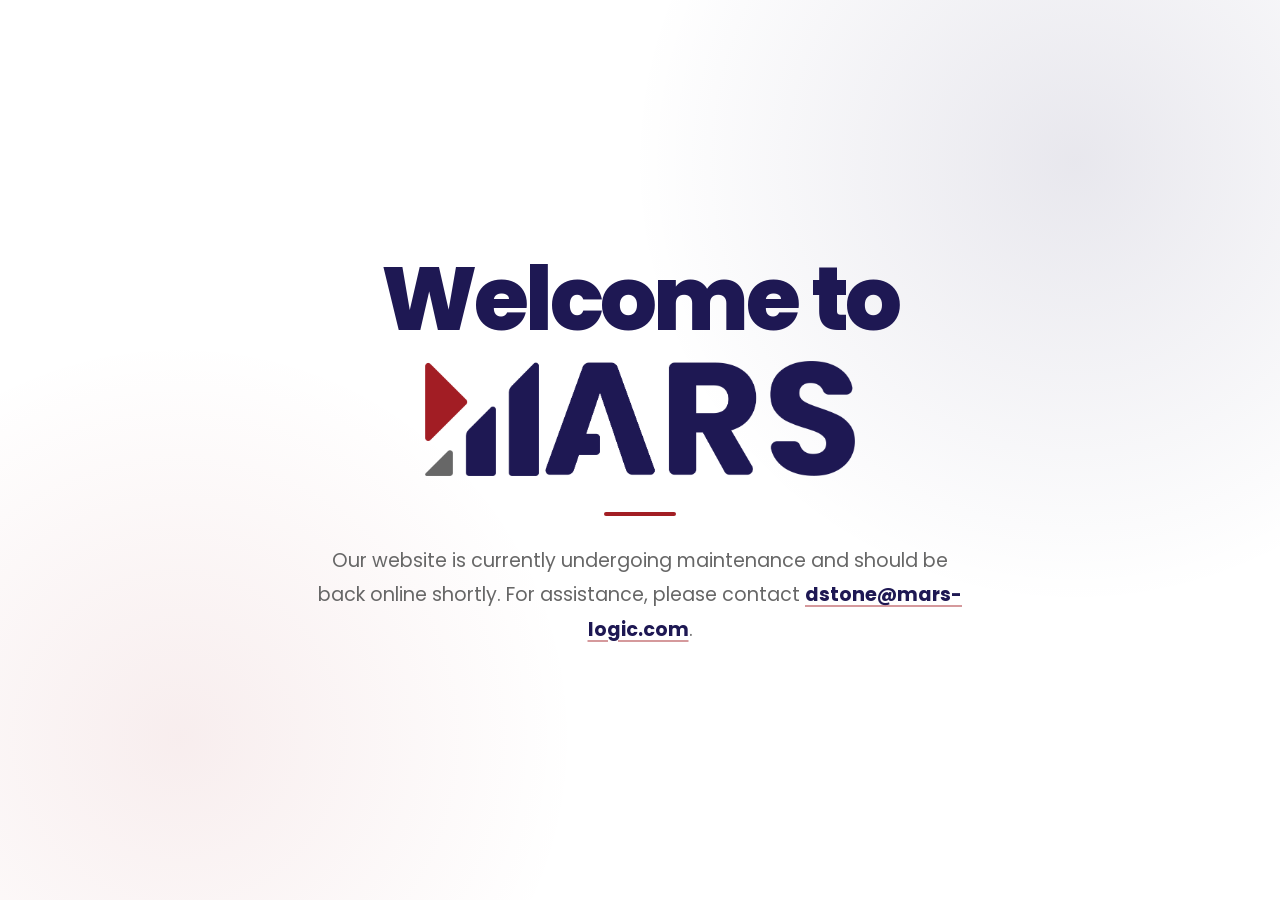
==== index.html @ 17c6100b "Publish temporary maintenance page" ====
<!doctype html>
<html lang="en">
<head>
  <meta charset="utf-8">
  <meta name="viewport" content="width=device-width, initial-scale=1">

  <title>MARS — Website Maintenance</title>
  <meta
    name="description"
    content="The MARS website is currently undergoing maintenance."
  >
  <meta name="theme-color" content="#1e1853">

  <link rel="canonical" href="https://mars-logic.com/">
  <link rel="icon" href="assets/logo-icon.png" type="image/png">

  <link rel="preconnect" href="https://fonts.googleapis.com">
  <link rel="preconnect" href="https://fonts.gstatic.com" crossorigin>
  <link
    href="https://fonts.googleapis.com/css2?family=Poppins:wght@400;600;700;800&display=swap"
    rel="stylesheet"
  >

  <style>
    :root {
      --white: #ffffff;
      --martian-red: #a21e24;
      --stellar-grey: #676767;
      --deep-space: #1e1853;
    }

    * {
      box-sizing: border-box;
    }

    html,
    body {
      min-height: 100%;
    }

    body {
      margin: 0;
      min-height: 100svh;
      display: grid;
      place-items: center;
      padding: 40px 24px;
      background:
        radial-gradient(
          circle at 84% 18%,
          rgba(30, 24, 83, 0.10),
          transparent 34%
        ),
        radial-gradient(
          circle at 14% 82%,
          rgba(162, 30, 36, 0.08),
          transparent 30%
        ),
        var(--white);
      font-family:
        "Poppins",
        system-ui,
        -apple-system,
        "Segoe UI",
        sans-serif;
      text-align: center;
    }

    main {
      width: min(760px, 100%);
    }

    h1 {
      margin: 0;
      display: flex;
      flex-direction: column;
      align-items: center;
      gap: 14px;
      color: var(--deep-space);
      font-size: clamp(2.6rem, 7vw, 5.75rem);
      font-weight: 800;
      line-height: 1.05;
      letter-spacing: -0.04em;
    }

    .logo {
      display: block;
      width: min(430px, 82vw);
      height: auto;
    }

    .rule {
      width: 72px;
      height: 4px;
      margin: 36px auto 28px;
      border: 0;
      border-radius: 999px;
      background: var(--martian-red);
    }

    .message {
      max-width: 660px;
      margin: 0 auto;
      color: var(--stellar-grey);
      font-size: clamp(1rem, 1.7vw, 1.2rem);
      line-height: 1.8;
    }

    .message a {
      color: var(--deep-space);
      font-weight: 700;
      text-decoration-color: rgba(162, 30, 36, 0.45);
      text-decoration-thickness: 2px;
      text-underline-offset: 4px;
    }

    .message a:hover,
    .message a:focus-visible {
      color: var(--martian-red);
    }

    .message a:focus-visible {
      outline: 2px solid var(--deep-space);
      outline-offset: 4px;
    }
  </style>
</head>

<body>
  <main>
    <h1>
      <span>Welcome to</span>
      <img
        class="logo"
        src="assets/logo.png"
        alt="MARS"
      >
    </h1>

    <hr class="rule">

    <p class="message">
      Our website is currently undergoing maintenance and should be back
      online shortly. For assistance, please contact
      <a href="mailto:dstone@mars-logic.com">dstone@mars-logic.com</a>.
    </p>
  </main>
</body>
</html>
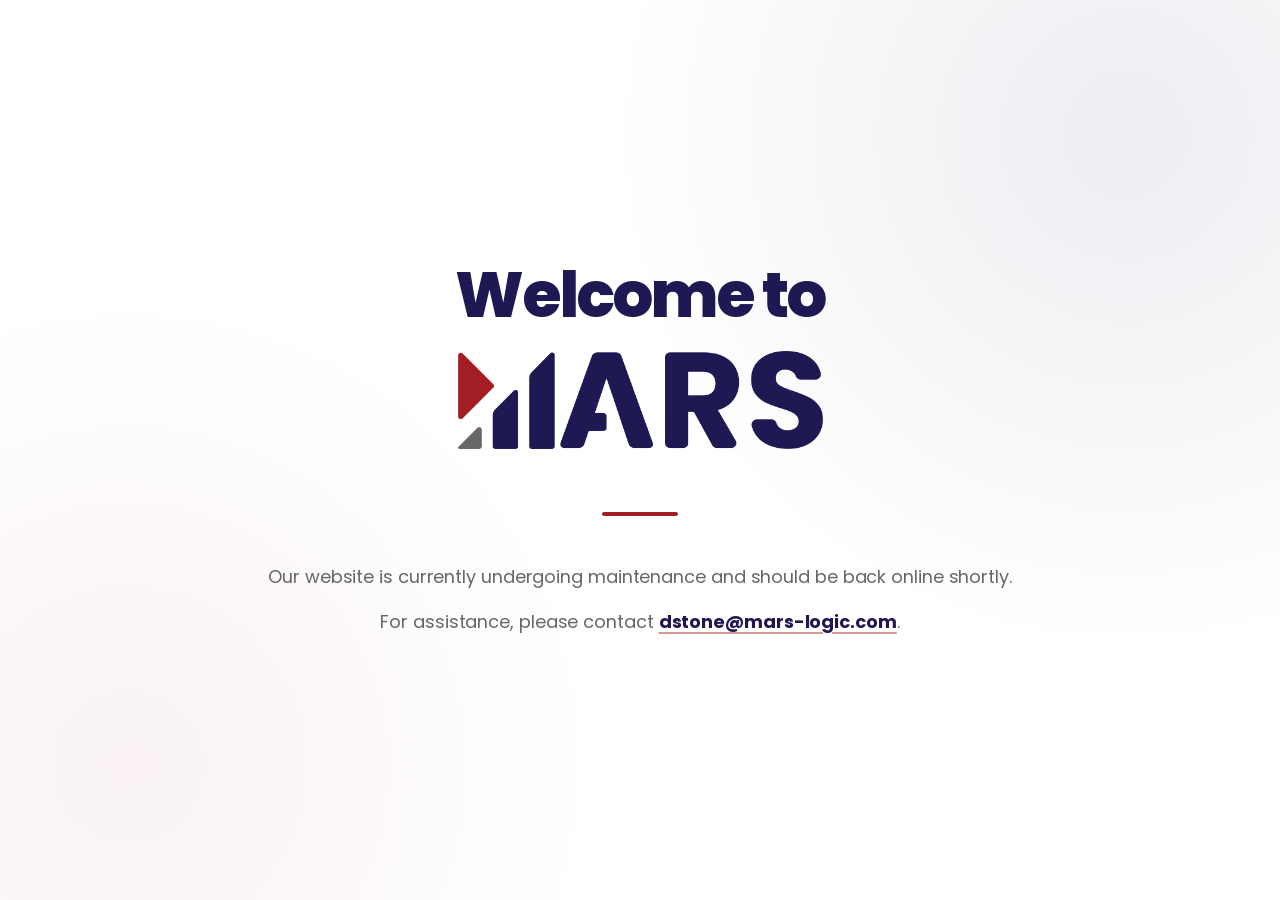
==== commit 212e86d5: "Improve maintenance page layout" ====
--- a/index.html
+++ b/index.html
@@ -5,10 +5,12 @@
   <meta name="viewport" content="width=device-width, initial-scale=1">
 
   <title>MARS — Website Maintenance</title>
+
   <meta
     name="description"
     content="The MARS website is currently undergoing maintenance."
   >
+
   <meta name="theme-color" content="#1e1853">
 
   <link rel="canonical" href="https://mars-logic.com/">
@@ -16,8 +18,9 @@
 
   <link rel="preconnect" href="https://fonts.googleapis.com">
   <link rel="preconnect" href="https://fonts.gstatic.com" crossorigin>
+
   <link
-    href="https://fonts.googleapis.com/css2?family=Poppins:wght@400;600;700;800&display=swap"
+    href="https://fonts.googleapis.com/css2?family=Poppins:wght@400;500;600;700;800&display=swap"
     rel="stylesheet"
   >
 
@@ -33,116 +36,187 @@
       box-sizing: border-box;
     }
 
-    html,
+    html {
+      min-height: 100%;
+    }
+
     body {
-      min-height: 100%;
-    }
-
-    body {
+      min-height: 100svh;
       margin: 0;
-      min-height: 100svh;
-      display: grid;
-      place-items: center;
-      padding: 40px 24px;
+      padding: clamp(48px, 8vh, 90px) 28px;
+
+      display: flex;
+      align-items: center;
+      justify-content: center;
+
       background:
         radial-gradient(
-          circle at 84% 18%,
-          rgba(30, 24, 83, 0.10),
+          circle at 88% 15%,
+          rgba(30, 24, 83, 0.08),
+          transparent 38%
+        ),
+        radial-gradient(
+          circle at 10% 85%,
+          rgba(162, 30, 36, 0.06),
           transparent 34%
         ),
-        radial-gradient(
-          circle at 14% 82%,
-          rgba(162, 30, 36, 0.08),
-          transparent 30%
-        ),
         var(--white);
+
+      color: var(--deep-space);
       font-family:
         "Poppins",
         system-ui,
         -apple-system,
         "Segoe UI",
         sans-serif;
+
       text-align: center;
     }
 
     main {
-      width: min(760px, 100%);
-    }
-
-    h1 {
-      margin: 0;
+      width: min(980px, 100%);
+      margin: 0 auto;
+    }
+
+    .welcome {
       display: flex;
       flex-direction: column;
       align-items: center;
-      gap: 14px;
+    }
+
+    .welcome-text {
+      margin: 0 0 24px;
+
       color: var(--deep-space);
-      font-size: clamp(2.6rem, 7vw, 5.75rem);
+      font-size: clamp(2.5rem, 5vw, 4.6rem);
       font-weight: 800;
-      line-height: 1.05;
-      letter-spacing: -0.04em;
+      line-height: 1;
+      letter-spacing: -0.045em;
     }
 
     .logo {
       display: block;
-      width: min(430px, 82vw);
+      width: clamp(250px, 30vw, 365px);
+      max-width: 78vw;
       height: auto;
     }
 
     .rule {
-      width: 72px;
+      width: 76px;
       height: 4px;
-      margin: 36px auto 28px;
+
+      margin:
+        clamp(52px, 7vh, 76px)
+        auto
+        clamp(40px, 5vh, 54px);
+
       border: 0;
       border-radius: 999px;
       background: var(--martian-red);
     }
 
     .message {
-      max-width: 660px;
+      width: min(860px, 100%);
       margin: 0 auto;
+
       color: var(--stellar-grey);
-      font-size: clamp(1rem, 1.7vw, 1.2rem);
-      line-height: 1.8;
+      font-size: clamp(1.05rem, 1.4vw, 1.2rem);
+      font-weight: 400;
+      line-height: 1.75;
+      letter-spacing: -0.005em;
+    }
+
+    .message p {
+      margin: 0;
+    }
+
+    .message p + p {
+      margin-top: 14px;
     }
 
     .message a {
+      display: inline-block;
+
       color: var(--deep-space);
       font-weight: 700;
+      white-space: nowrap;
+
       text-decoration-color: rgba(162, 30, 36, 0.45);
       text-decoration-thickness: 2px;
       text-underline-offset: 4px;
-    }
-
-    .message a:hover,
+
+      transition:
+        color 150ms ease,
+        text-decoration-color 150ms ease;
+    }
+
+    .message a:hover {
+      color: var(--martian-red);
+      text-decoration-color: var(--martian-red);
+    }
+
     .message a:focus-visible {
       color: var(--martian-red);
-    }
-
-    .message a:focus-visible {
       outline: 2px solid var(--deep-space);
-      outline-offset: 4px;
+      outline-offset: 5px;
+      border-radius: 2px;
+    }
+
+    @media (max-width: 600px) {
+      body {
+        padding: 64px 22px;
+      }
+
+      .welcome-text {
+        margin-bottom: 20px;
+      }
+
+      .logo {
+        width: min(290px, 78vw);
+      }
+
+      .rule {
+        margin-top: 46px;
+        margin-bottom: 36px;
+      }
+
+      .message {
+        font-size: 1rem;
+        line-height: 1.7;
+      }
+
+      .message p + p {
+        margin-top: 18px;
+      }
     }
   </style>
 </head>
 
 <body>
   <main>
-    <h1>
-      <span>Welcome to</span>
+    <div class="welcome">
+      <p class="welcome-text">Welcome to</p>
+
       <img
         class="logo"
         src="assets/logo.png"
         alt="MARS"
       >
-    </h1>
+    </div>
 
     <hr class="rule">
 
-    <p class="message">
-      Our website is currently undergoing maintenance and should be back
-      online shortly. For assistance, please contact
-      <a href="mailto:dstone@mars-logic.com">dstone@mars-logic.com</a>.
-    </p>
+    <div class="message">
+      <p>
+        Our website is currently undergoing maintenance and should be
+        back online shortly.
+      </p>
+
+      <p>
+        For assistance, please contact
+        <a href="mailto:dstone@mars-logic.com">dstone@mars-logic.com</a>.
+      </p>
+    </div>
   </main>
 </body>
 </html>
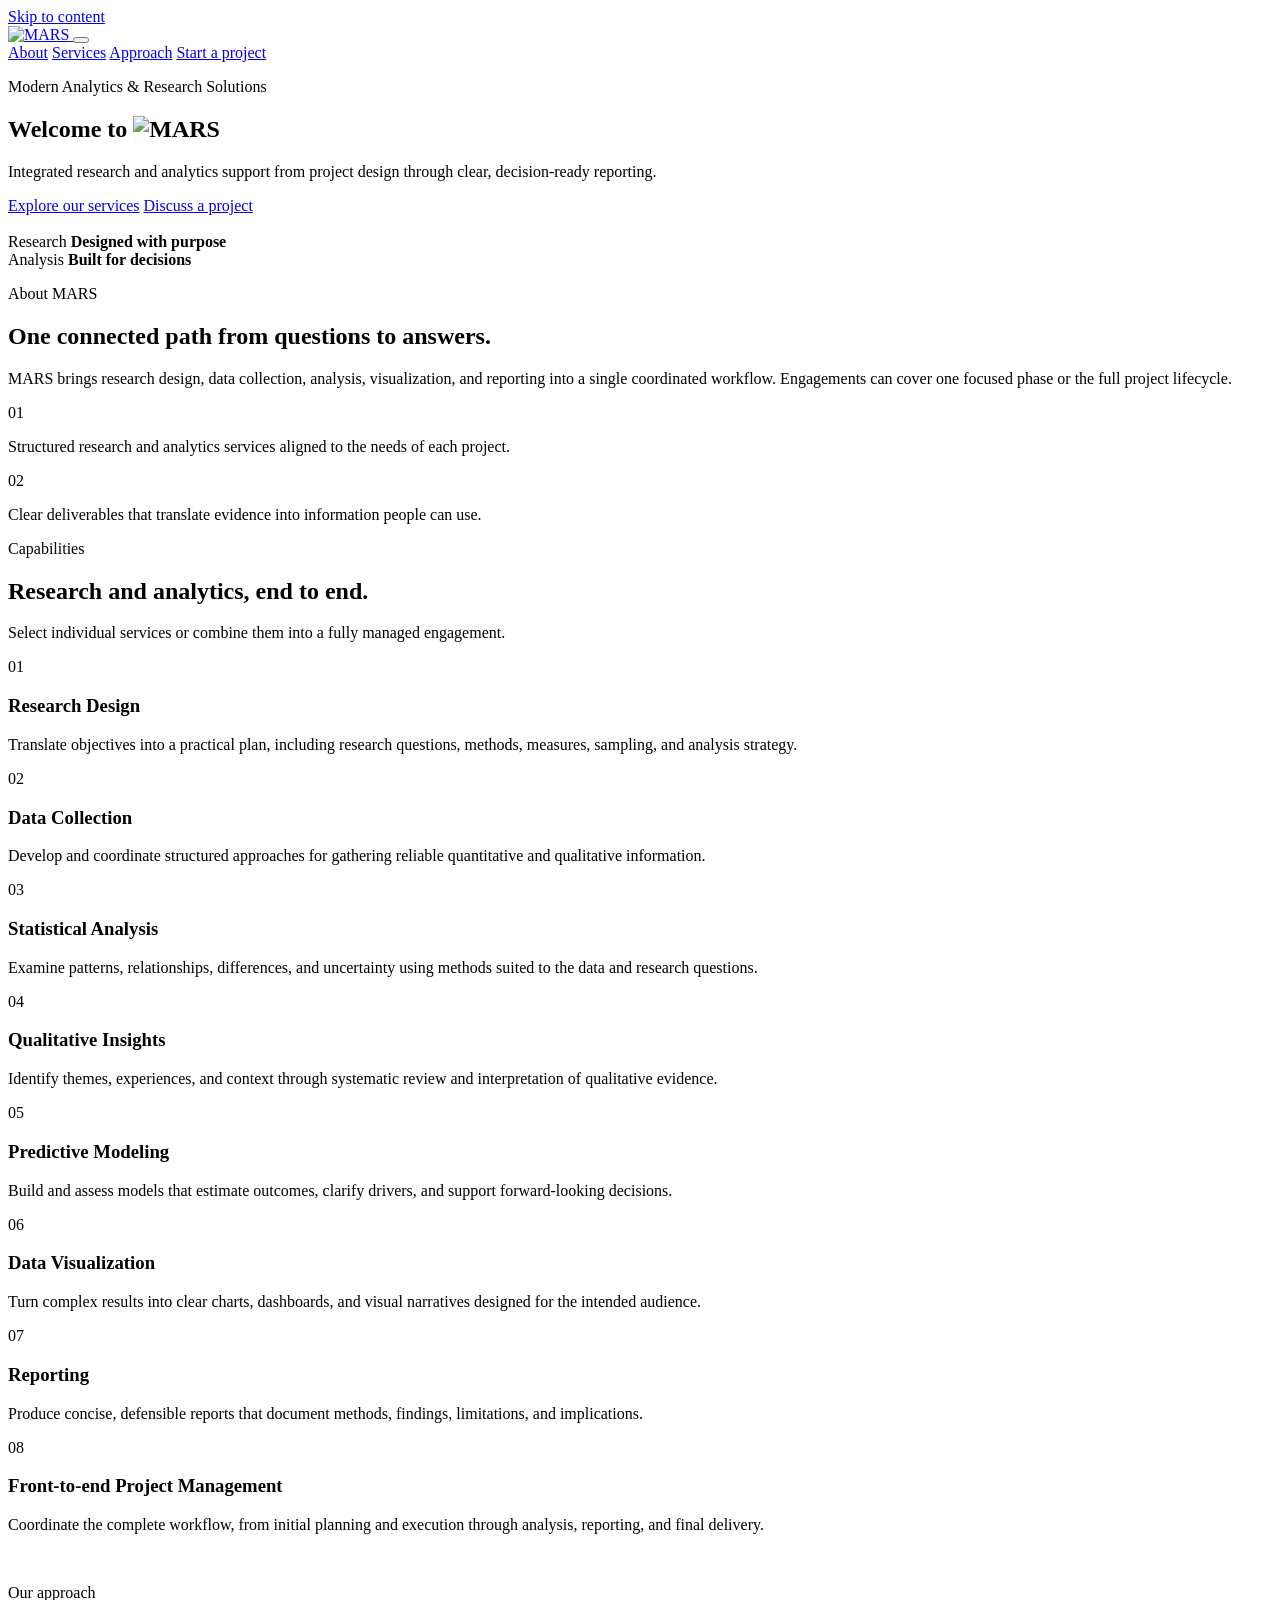
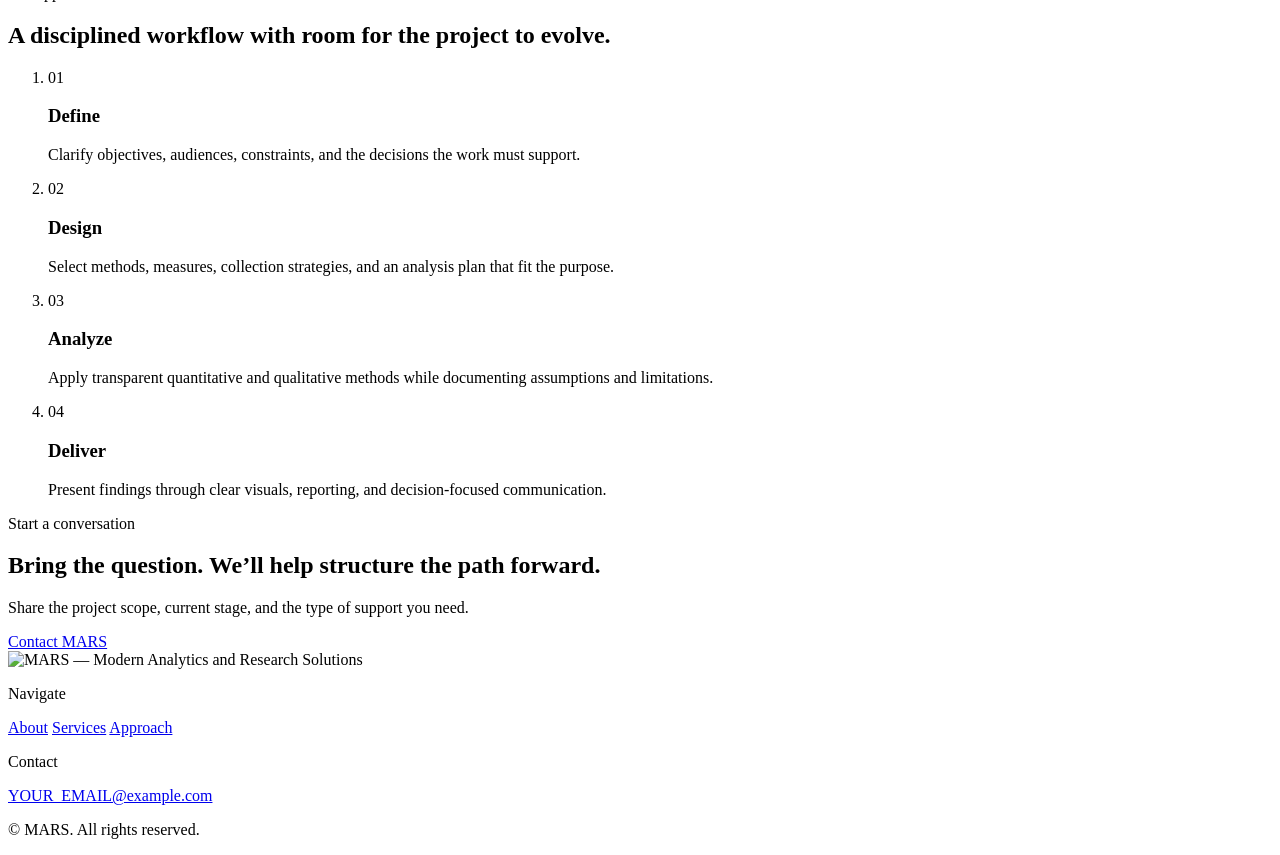
==== commit 998f368a: "Replace maintenance page with redesigned MARS website" ====
--- a/index.html
+++ b/index.html
@@ -1,222 +1,242 @@
-<!doctype html>
+<!DOCTYPE html>
 <html lang="en">
 <head>
-  <meta charset="utf-8">
-  <meta name="viewport" content="width=device-width, initial-scale=1">
-
-  <title>MARS — Website Maintenance</title>
-
-  <meta
-    name="description"
-    content="The MARS website is currently undergoing maintenance."
-  >
-
+  <meta charset="UTF-8">
+  <meta name="viewport" content="width=device-width, initial-scale=1.0">
+  <meta name="description" content="MARS — Modern Analytics & Research Solutions. Research design, data collection, analysis, modeling, visualization, reporting, and project management.">
   <meta name="theme-color" content="#1e1853">
-
-  <link rel="canonical" href="https://mars-logic.com/">
-  <link rel="icon" href="assets/logo-icon.png" type="image/png">
-
-  <link rel="preconnect" href="https://fonts.googleapis.com">
-  <link rel="preconnect" href="https://fonts.gstatic.com" crossorigin>
-
-  <link
-    href="https://fonts.googleapis.com/css2?family=Poppins:wght@400;500;600;700;800&display=swap"
-    rel="stylesheet"
-  >
-
-  <style>
-    :root {
-      --white: #ffffff;
-      --martian-red: #a21e24;
-      --stellar-grey: #676767;
-      --deep-space: #1e1853;
-    }
-
-    * {
-      box-sizing: border-box;
-    }
-
-    html {
-      min-height: 100%;
-    }
-
-    body {
-      min-height: 100svh;
-      margin: 0;
-      padding: clamp(48px, 8vh, 90px) 28px;
-
-      display: flex;
-      align-items: center;
-      justify-content: center;
-
-      background:
-        radial-gradient(
-          circle at 88% 15%,
-          rgba(30, 24, 83, 0.08),
-          transparent 38%
-        ),
-        radial-gradient(
-          circle at 10% 85%,
-          rgba(162, 30, 36, 0.06),
-          transparent 34%
-        ),
-        var(--white);
-
-      color: var(--deep-space);
-      font-family:
-        "Poppins",
-        system-ui,
-        -apple-system,
-        "Segoe UI",
-        sans-serif;
-
-      text-align: center;
-    }
-
-    main {
-      width: min(980px, 100%);
-      margin: 0 auto;
-    }
-
-    .welcome {
-      display: flex;
-      flex-direction: column;
-      align-items: center;
-    }
-
-    .welcome-text {
-      margin: 0 0 24px;
-
-      color: var(--deep-space);
-      font-size: clamp(2.5rem, 5vw, 4.6rem);
-      font-weight: 800;
-      line-height: 1;
-      letter-spacing: -0.045em;
-    }
-
-    .logo {
-      display: block;
-      width: clamp(250px, 30vw, 365px);
-      max-width: 78vw;
-      height: auto;
-    }
-
-    .rule {
-      width: 76px;
-      height: 4px;
-
-      margin:
-        clamp(52px, 7vh, 76px)
-        auto
-        clamp(40px, 5vh, 54px);
-
-      border: 0;
-      border-radius: 999px;
-      background: var(--martian-red);
-    }
-
-    .message {
-      width: min(860px, 100%);
-      margin: 0 auto;
-
-      color: var(--stellar-grey);
-      font-size: clamp(1.05rem, 1.4vw, 1.2rem);
-      font-weight: 400;
-      line-height: 1.75;
-      letter-spacing: -0.005em;
-    }
-
-    .message p {
-      margin: 0;
-    }
-
-    .message p + p {
-      margin-top: 14px;
-    }
-
-    .message a {
-      display: inline-block;
-
-      color: var(--deep-space);
-      font-weight: 700;
-      white-space: nowrap;
-
-      text-decoration-color: rgba(162, 30, 36, 0.45);
-      text-decoration-thickness: 2px;
-      text-underline-offset: 4px;
-
-      transition:
-        color 150ms ease,
-        text-decoration-color 150ms ease;
-    }
-
-    .message a:hover {
-      color: var(--martian-red);
-      text-decoration-color: var(--martian-red);
-    }
-
-    .message a:focus-visible {
-      color: var(--martian-red);
-      outline: 2px solid var(--deep-space);
-      outline-offset: 5px;
-      border-radius: 2px;
-    }
-
-    @media (max-width: 600px) {
-      body {
-        padding: 64px 22px;
-      }
-
-      .welcome-text {
-        margin-bottom: 20px;
-      }
-
-      .logo {
-        width: min(290px, 78vw);
-      }
-
-      .rule {
-        margin-top: 46px;
-        margin-bottom: 36px;
-      }
-
-      .message {
-        font-size: 1rem;
-        line-height: 1.7;
-      }
-
-      .message p + p {
-        margin-top: 18px;
-      }
-    }
-  </style>
+  <title>MARS | Modern Analytics & Research Solutions</title>
+
+  <link rel="icon" type="image/png" href="assets/images/mars-icon-color.png">
+  <link rel="stylesheet" href="css/styles.css">
+  <script src="js/script.js" defer></script>
 </head>
-
 <body>
-  <main>
-    <div class="welcome">
-      <p class="welcome-text">Welcome to</p>
-
-      <img
-        class="logo"
-        src="assets/logo.png"
-        alt="MARS"
-      >
+  <a class="skip-link" href="#main-content">Skip to content</a>
+
+  <header class="site-header" id="site-header">
+    <div class="container header-inner">
+      <a class="brand" href="#home" aria-label="MARS home">
+        <img src="assets/images/mars-wordmark-color.png" alt="MARS">
+      </a>
+
+      <button class="menu-toggle" type="button" aria-expanded="false" aria-controls="primary-navigation" aria-label="Open navigation">
+        <span></span>
+        <span></span>
+        <span></span>
+      </button>
+
+      <nav class="primary-navigation" id="primary-navigation" aria-label="Primary navigation">
+        <a href="#about">About</a>
+        <a href="#services">Services</a>
+        <a href="#approach">Approach</a>
+        <a class="nav-cta" href="#contact">Start a project</a>
+      </nav>
     </div>
-
-    <hr class="rule">
-
-    <div class="message">
-      <p>
-        Our website is currently undergoing maintenance and should be
-        back online shortly.
-      </p>
-
-      <p>
-        For assistance, please contact
-        <a href="mailto:dstone@mars-logic.com">dstone@mars-logic.com</a>.
-      </p>
+  </header>
+
+  <main id="main-content">
+    <section class="hero" id="home" aria-labelledby="hero-title">
+      <div class="hero-orbit hero-orbit-one" aria-hidden="true"></div>
+      <div class="hero-orbit hero-orbit-two" aria-hidden="true"></div>
+
+      <div class="container hero-grid">
+        <div class="hero-copy reveal">
+          <p class="eyebrow">Modern Analytics &amp; Research Solutions</p>
+          <h1 id="hero-title">
+            <span>Welcome to</span>
+            <img src="assets/images/mars-wordmark-color.png" alt="MARS">
+          </h1>
+          <p class="hero-intro">
+            Integrated research and analytics support from project design through clear, decision-ready reporting.
+          </p>
+          <div class="hero-actions">
+            <a class="button button-primary" href="#services">Explore our services</a>
+            <a class="button button-secondary" href="#contact">Discuss a project</a>
+          </div>
+        </div>
+
+        <div class="hero-visual reveal" aria-hidden="true">
+          <div class="planet">
+            <img src="assets/images/mars-icon-color.png" alt="">
+          </div>
+          <div class="data-card data-card-one">
+            <span class="data-label">Research</span>
+            <strong>Designed with purpose</strong>
+          </div>
+          <div class="data-card data-card-two">
+            <span class="data-label">Analysis</span>
+            <strong>Built for decisions</strong>
+          </div>
+        </div>
+      </div>
+    </section>
+
+    <section class="intro-section" id="about">
+      <div class="container intro-grid">
+        <div class="section-heading reveal">
+          <p class="eyebrow">About MARS</p>
+          <h2>One connected path from questions to answers.</h2>
+        </div>
+        <div class="intro-copy reveal">
+          <p>
+            MARS brings research design, data collection, analysis, visualization, and reporting into a single coordinated workflow. Engagements can cover one focused phase or the full project lifecycle.
+          </p>
+          <div class="statement">
+            <span class="statement-number">01</span>
+            <p>Structured research and analytics services aligned to the needs of each project.</p>
+          </div>
+          <div class="statement">
+            <span class="statement-number">02</span>
+            <p>Clear deliverables that translate evidence into information people can use.</p>
+          </div>
+        </div>
+      </div>
+    </section>
+
+    <section class="services-section" id="services" aria-labelledby="services-title">
+      <div class="container">
+        <div class="services-header reveal">
+          <div>
+            <p class="eyebrow eyebrow-light">Capabilities</p>
+            <h2 id="services-title">Research and analytics, end to end.</h2>
+          </div>
+          <p>
+            Select individual services or combine them into a fully managed engagement.
+          </p>
+        </div>
+
+        <div class="services-grid">
+          <article class="service-card reveal">
+            <span class="service-index">01</span>
+            <h3>Research Design</h3>
+            <p>Translate objectives into a practical plan, including research questions, methods, measures, sampling, and analysis strategy.</p>
+          </article>
+
+          <article class="service-card reveal">
+            <span class="service-index">02</span>
+            <h3>Data Collection</h3>
+            <p>Develop and coordinate structured approaches for gathering reliable quantitative and qualitative information.</p>
+          </article>
+
+          <article class="service-card reveal">
+            <span class="service-index">03</span>
+            <h3>Statistical Analysis</h3>
+            <p>Examine patterns, relationships, differences, and uncertainty using methods suited to the data and research questions.</p>
+          </article>
+
+          <article class="service-card reveal">
+            <span class="service-index">04</span>
+            <h3>Qualitative Insights</h3>
+            <p>Identify themes, experiences, and context through systematic review and interpretation of qualitative evidence.</p>
+          </article>
+
+          <article class="service-card reveal">
+            <span class="service-index">05</span>
+            <h3>Predictive Modeling</h3>
+            <p>Build and assess models that estimate outcomes, clarify drivers, and support forward-looking decisions.</p>
+          </article>
+
+          <article class="service-card reveal">
+            <span class="service-index">06</span>
+            <h3>Data Visualization</h3>
+            <p>Turn complex results into clear charts, dashboards, and visual narratives designed for the intended audience.</p>
+          </article>
+
+          <article class="service-card reveal">
+            <span class="service-index">07</span>
+            <h3>Reporting</h3>
+            <p>Produce concise, defensible reports that document methods, findings, limitations, and implications.</p>
+          </article>
+
+          <article class="service-card service-card-featured reveal">
+            <span class="service-index">08</span>
+            <h3>Front-to-end Project Management</h3>
+            <p>Coordinate the complete workflow, from initial planning and execution through analysis, reporting, and final delivery.</p>
+          </article>
+        </div>
+      </div>
+    </section>
+
+    <section class="approach-section" id="approach" aria-labelledby="approach-title">
+      <div class="container approach-grid">
+        <div class="approach-visual reveal" aria-hidden="true">
+          <div class="approach-mark">
+            <img src="assets/images/mars-icon-white.png" alt="">
+          </div>
+        </div>
+
+        <div class="approach-content reveal">
+          <p class="eyebrow">Our approach</p>
+          <h2 id="approach-title">A disciplined workflow with room for the project to evolve.</h2>
+
+          <ol class="process-list">
+            <li>
+              <span>01</span>
+              <div>
+                <h3>Define</h3>
+                <p>Clarify objectives, audiences, constraints, and the decisions the work must support.</p>
+              </div>
+            </li>
+            <li>
+              <span>02</span>
+              <div>
+                <h3>Design</h3>
+                <p>Select methods, measures, collection strategies, and an analysis plan that fit the purpose.</p>
+              </div>
+            </li>
+            <li>
+              <span>03</span>
+              <div>
+                <h3>Analyze</h3>
+                <p>Apply transparent quantitative and qualitative methods while documenting assumptions and limitations.</p>
+              </div>
+            </li>
+            <li>
+              <span>04</span>
+              <div>
+                <h3>Deliver</h3>
+                <p>Present findings through clear visuals, reporting, and decision-focused communication.</p>
+              </div>
+            </li>
+          </ol>
+        </div>
+      </div>
+    </section>
+
+    <section class="contact-section" id="contact" aria-labelledby="contact-title">
+      <div class="container contact-panel reveal">
+        <div class="contact-copy">
+          <p class="eyebrow eyebrow-light">Start a conversation</p>
+          <h2 id="contact-title">Bring the question. We’ll help structure the path forward.</h2>
+          <p>
+            Share the project scope, current stage, and the type of support you need.
+          </p>
+        </div>
+        <a class="button button-light" href="mailto:YOUR_EMAIL@example.com">Contact MARS</a>
+      </div>
+    </section>
+  </main>
+
+  <footer class="site-footer">
+    <div class="container footer-grid">
+      <div class="footer-brand">
+        <img src="assets/images/mars-logo-white.png" alt="MARS — Modern Analytics and Research Solutions">
+      </div>
+      <div>
+        <p class="footer-label">Navigate</p>
+        <a href="#about">About</a>
+        <a href="#services">Services</a>
+        <a href="#approach">Approach</a>
+      </div>
+      <div>
+        <p class="footer-label">Contact</p>
+        <a href="mailto:YOUR_EMAIL@example.com">YOUR_EMAIL@example.com</a>
+      </div>
+      <div class="footer-meta">
+        <p>&copy; <span id="current-year"></span> MARS. All rights reserved.</p>
+      </div>
     </div>
-  </main>
+  </footer>
 </body>
 </html>
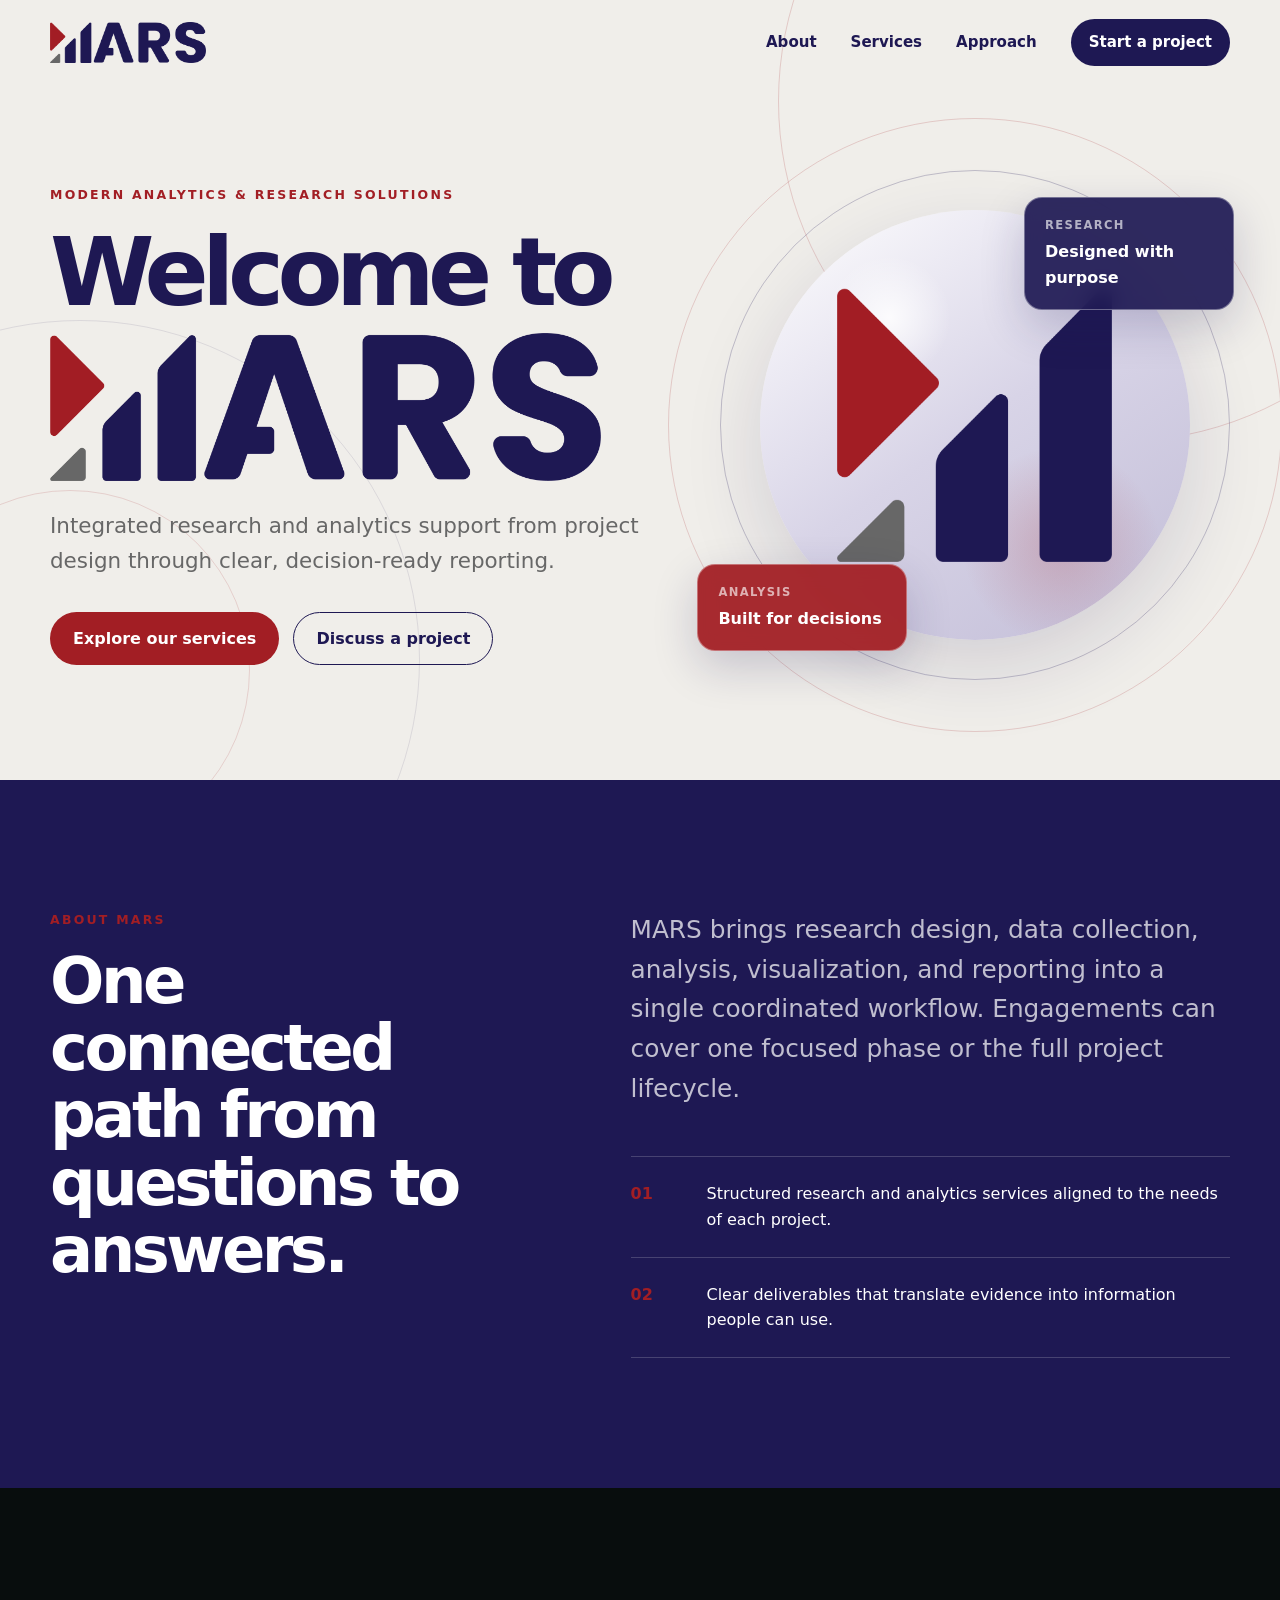
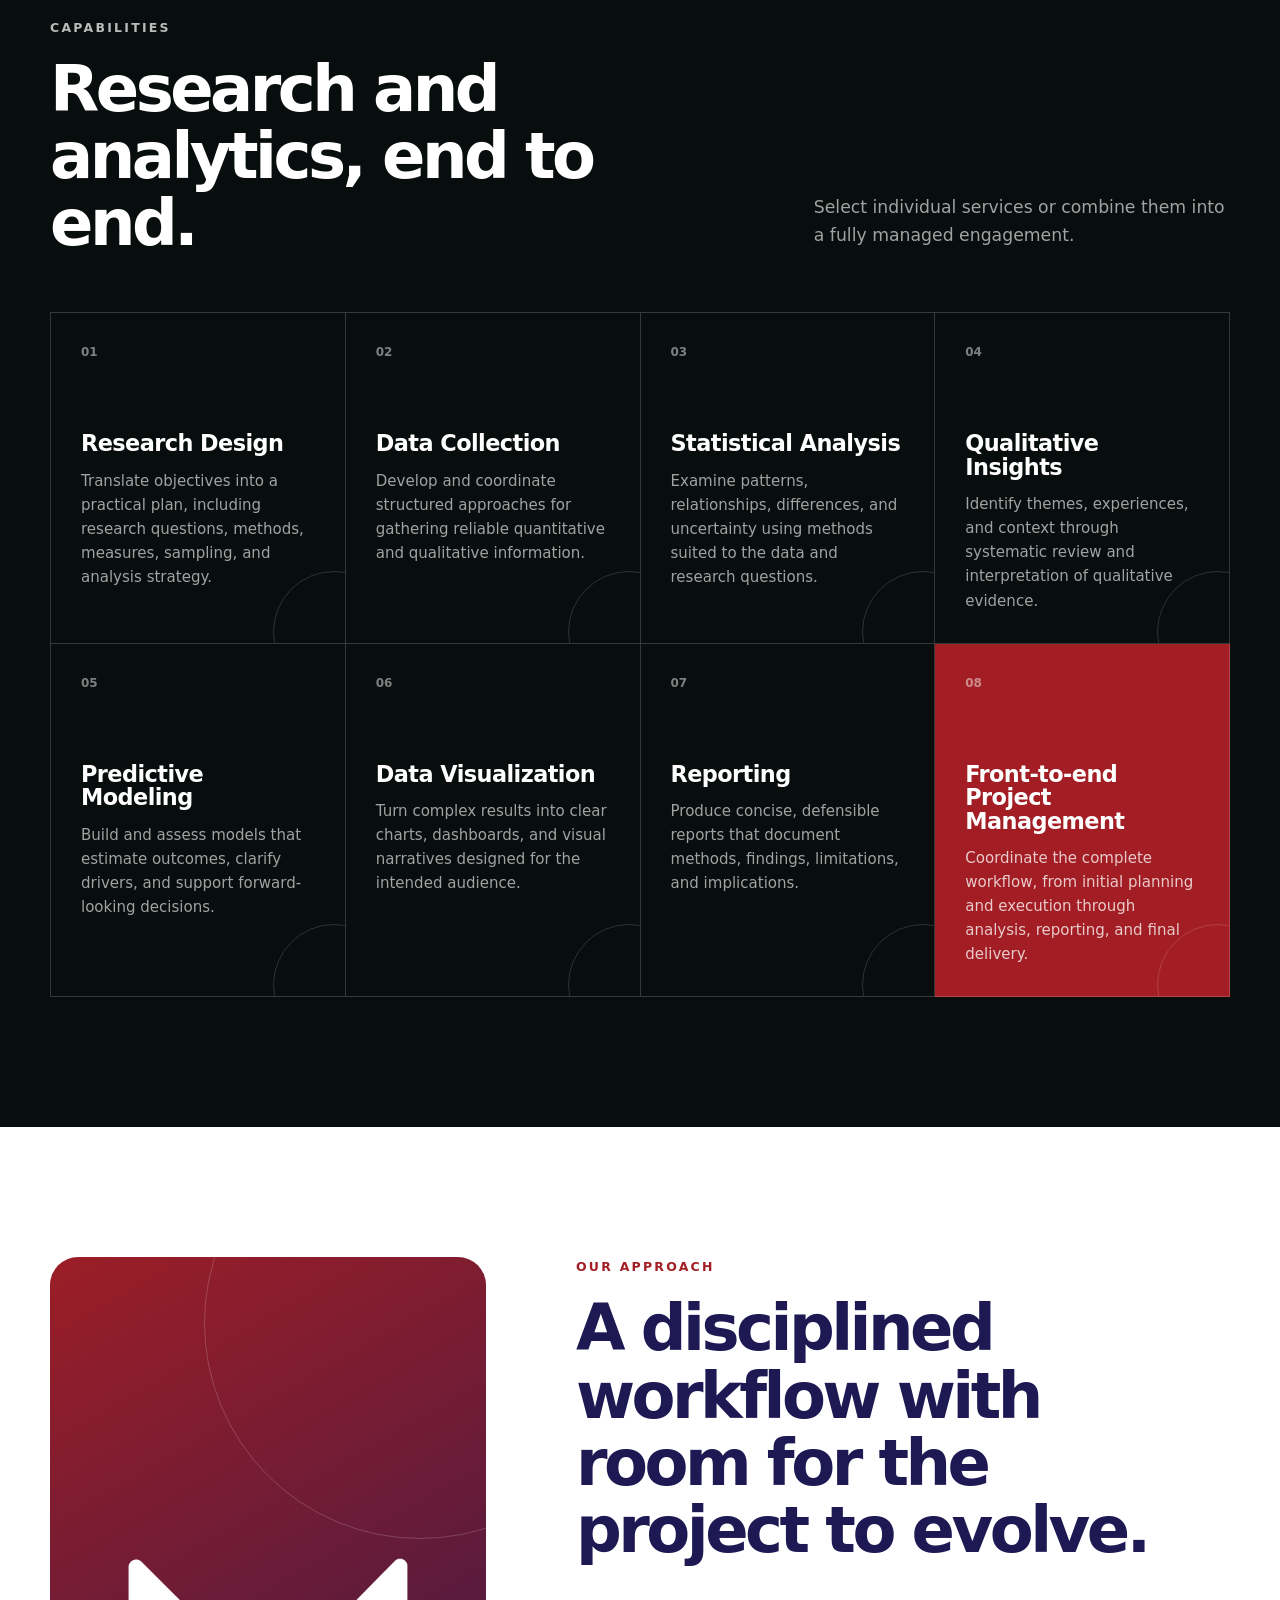
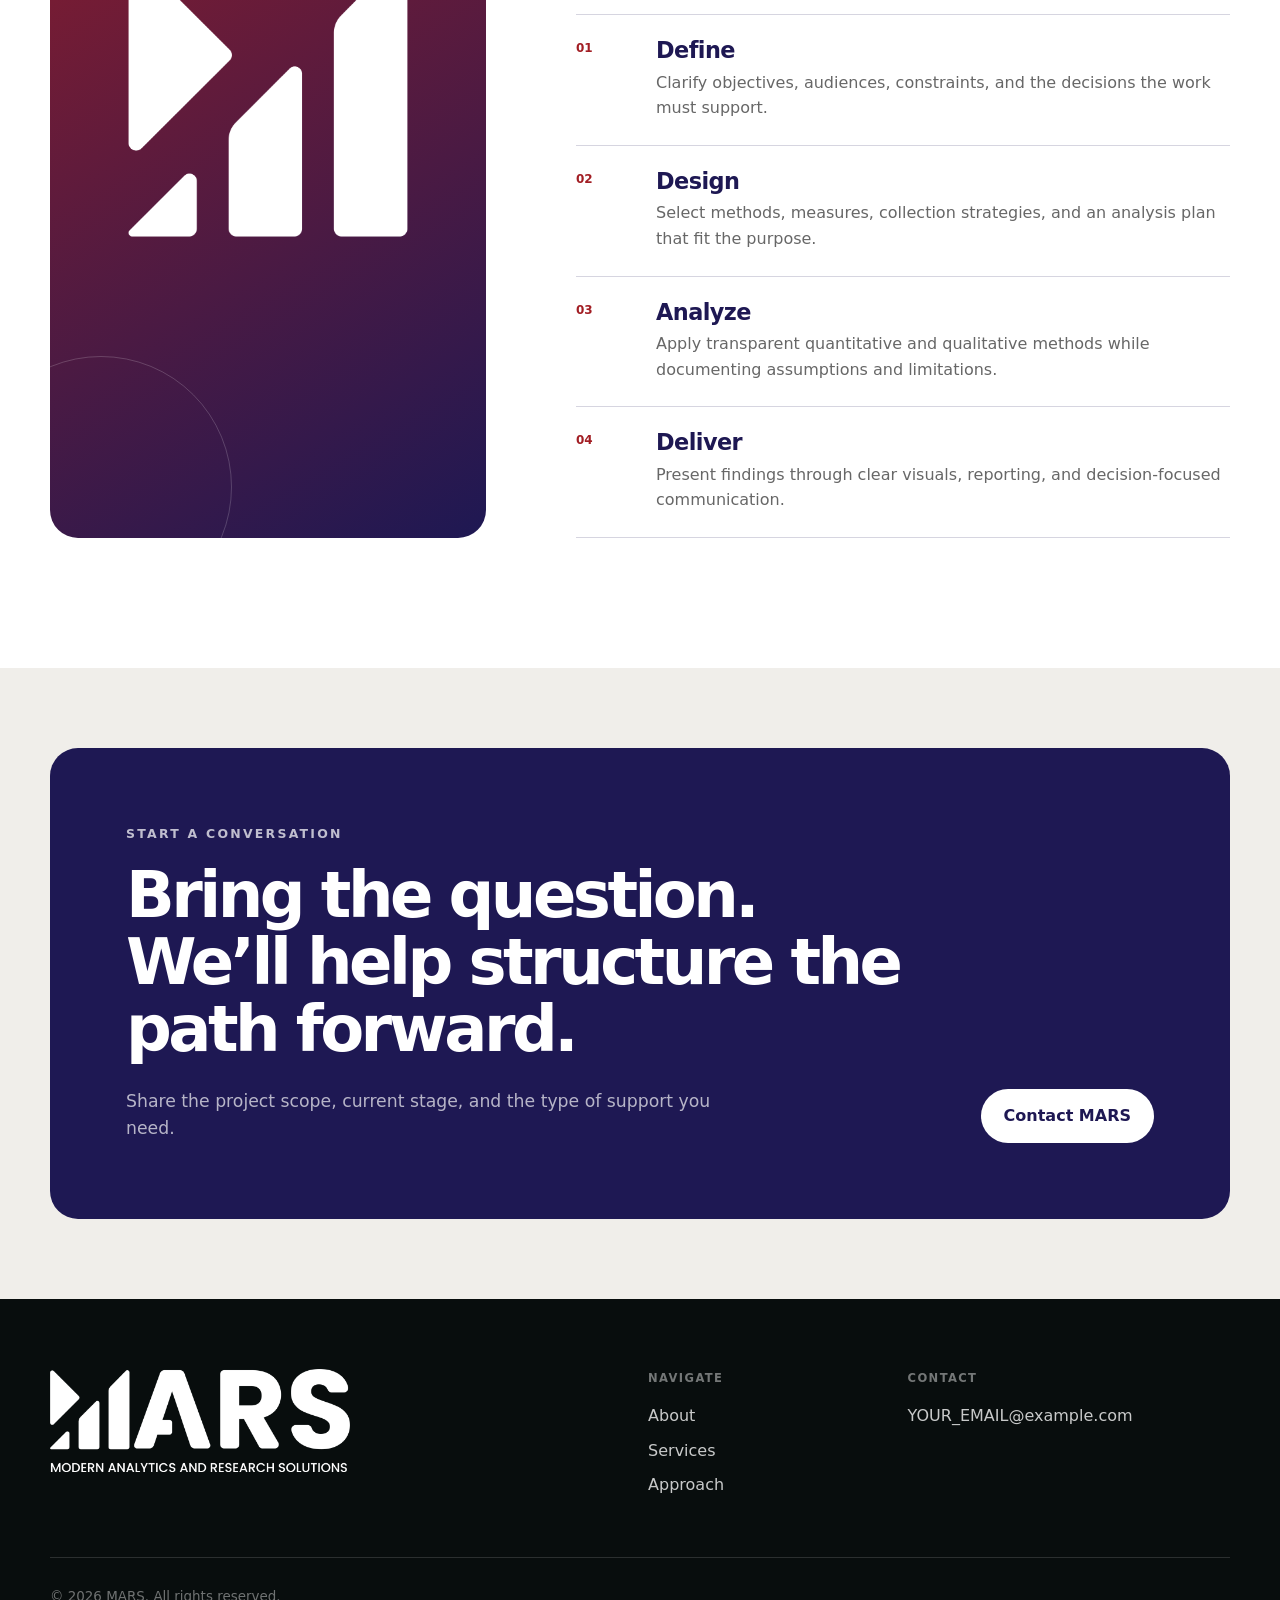
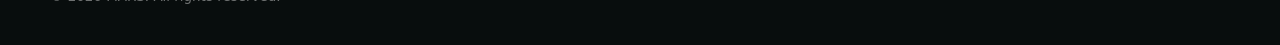
==== commit cf727537: "Fix website asset paths" ====
--- a/index.html
+++ b/index.html
@@ -7,9 +7,9 @@
   <meta name="theme-color" content="#1e1853">
   <title>MARS | Modern Analytics & Research Solutions</title>
 
-  <link rel="icon" type="image/png" href="assets/images/mars-icon-color.png">
-  <link rel="stylesheet" href="css/styles.css">
-  <script src="js/script.js" defer></script>
+  <link rel="icon" type="image/png" href="images/mars-icon-color.png">
+  <link rel="stylesheet" href="styles.css">
+  <script src="script.js" defer></script>
 </head>
 <body>
   <a class="skip-link" href="#main-content">Skip to content</a>
@@ -17,7 +17,7 @@
   <header class="site-header" id="site-header">
     <div class="container header-inner">
       <a class="brand" href="#home" aria-label="MARS home">
-        <img src="assets/images/mars-wordmark-color.png" alt="MARS">
+        <img src="images/mars-wordmark-color.png" alt="MARS">
       </a>
 
       <button class="menu-toggle" type="button" aria-expanded="false" aria-controls="primary-navigation" aria-label="Open navigation">
@@ -45,7 +45,7 @@
           <p class="eyebrow">Modern Analytics &amp; Research Solutions</p>
           <h1 id="hero-title">
             <span>Welcome to</span>
-            <img src="assets/images/mars-wordmark-color.png" alt="MARS">
+            <img src="images/mars-wordmark-color.png" alt="MARS">
           </h1>
           <p class="hero-intro">
             Integrated research and analytics support from project design through clear, decision-ready reporting.
@@ -58,7 +58,7 @@
 
         <div class="hero-visual reveal" aria-hidden="true">
           <div class="planet">
-            <img src="assets/images/mars-icon-color.png" alt="">
+            <img src="images/mars-icon-color.png" alt="">
           </div>
           <div class="data-card data-card-one">
             <span class="data-label">Research</span>
@@ -162,7 +162,7 @@
       <div class="container approach-grid">
         <div class="approach-visual reveal" aria-hidden="true">
           <div class="approach-mark">
-            <img src="assets/images/mars-icon-white.png" alt="">
+            <img src="images/mars-icon-white.png" alt="">
           </div>
         </div>
 
@@ -221,7 +221,7 @@
   <footer class="site-footer">
     <div class="container footer-grid">
       <div class="footer-brand">
-        <img src="assets/images/mars-logo-white.png" alt="MARS — Modern Analytics and Research Solutions">
+        <img src="images/mars-logo-white.png" alt="MARS — Modern Analytics and Research Solutions">
       </div>
       <div>
         <p class="footer-label">Navigate</p>
--- a/styles.css
+++ b/styles.css
@@ -0,0 +1,954 @@
+:root {
+  --martian-red: #a21e24;
+  --stellar-grey: #676767;
+  --deep-space: #1e1853;
+  --star-dust: #f0eeea;
+  --white: #ffffff;
+  --ink: #080d0d;
+  --border: rgba(30, 24, 83, 0.18);
+  --shadow: 0 28px 80px rgba(30, 24, 83, 0.14);
+  --container: 1180px;
+  --header-height: 86px;
+}
+
+* {
+  box-sizing: border-box;
+}
+
+html {
+  scroll-behavior: smooth;
+  scroll-padding-top: calc(var(--header-height) + 20px);
+}
+
+body {
+  margin: 0;
+  color: var(--deep-space);
+  background: var(--star-dust);
+  font-family: Inter, ui-sans-serif, system-ui, -apple-system, BlinkMacSystemFont, "Segoe UI", sans-serif;
+  font-size: 16px;
+  line-height: 1.6;
+  overflow-x: hidden;
+}
+
+body.menu-open {
+  overflow: hidden;
+}
+
+img {
+  display: block;
+  max-width: 100%;
+}
+
+a {
+  color: inherit;
+  text-decoration: none;
+}
+
+button,
+a {
+  -webkit-tap-highlight-color: transparent;
+}
+
+button {
+  font: inherit;
+}
+
+h1,
+h2,
+h3,
+p {
+  margin-top: 0;
+}
+
+h1,
+h2,
+h3 {
+  line-height: 1.05;
+}
+
+h2 {
+  margin-bottom: 0;
+  font-size: clamp(2.3rem, 5vw, 4.8rem);
+  letter-spacing: -0.055em;
+}
+
+h3 {
+  margin-bottom: 0.8rem;
+  font-size: 1.4rem;
+  letter-spacing: -0.025em;
+}
+
+.container {
+  width: min(calc(100% - 40px), var(--container));
+  margin-inline: auto;
+}
+
+.skip-link {
+  position: fixed;
+  z-index: 999;
+  top: 12px;
+  left: 12px;
+  padding: 10px 16px;
+  color: var(--white);
+  background: var(--deep-space);
+  transform: translateY(-160%);
+  transition: transform 180ms ease;
+}
+
+.skip-link:focus {
+  transform: translateY(0);
+}
+
+.site-header {
+  position: fixed;
+  z-index: 100;
+  top: 0;
+  right: 0;
+  left: 0;
+  height: var(--header-height);
+  border-bottom: 1px solid transparent;
+  transition: background-color 220ms ease, border-color 220ms ease, box-shadow 220ms ease;
+}
+
+.site-header.is-scrolled {
+  border-color: var(--border);
+  background: rgba(240, 238, 234, 0.92);
+  box-shadow: 0 10px 35px rgba(30, 24, 83, 0.08);
+  backdrop-filter: blur(16px);
+}
+
+.header-inner {
+  display: flex;
+  height: 100%;
+  align-items: center;
+  justify-content: space-between;
+}
+
+.brand {
+  display: inline-flex;
+  align-items: center;
+}
+
+.brand img {
+  width: 156px;
+  height: auto;
+}
+
+.primary-navigation {
+  display: flex;
+  align-items: center;
+  gap: 34px;
+  font-size: 0.94rem;
+  font-weight: 700;
+}
+
+.primary-navigation > a:not(.nav-cta) {
+  position: relative;
+}
+
+.primary-navigation > a:not(.nav-cta)::after {
+  position: absolute;
+  right: 0;
+  bottom: -6px;
+  left: 0;
+  height: 2px;
+  background: var(--martian-red);
+  content: "";
+  transform: scaleX(0);
+  transform-origin: right;
+  transition: transform 180ms ease;
+}
+
+.primary-navigation > a:not(.nav-cta):hover::after,
+.primary-navigation > a:not(.nav-cta):focus-visible::after {
+  transform: scaleX(1);
+  transform-origin: left;
+}
+
+.nav-cta {
+  padding: 11px 18px;
+  color: var(--white);
+  background: var(--deep-space);
+  border-radius: 999px;
+  transition: background-color 180ms ease, transform 180ms ease;
+}
+
+.nav-cta:hover,
+.nav-cta:focus-visible {
+  background: var(--martian-red);
+  transform: translateY(-2px);
+}
+
+.menu-toggle {
+  display: none;
+  width: 44px;
+  height: 44px;
+  padding: 10px;
+  border: 0;
+  background: transparent;
+  cursor: pointer;
+}
+
+.menu-toggle span {
+  display: block;
+  height: 2px;
+  margin: 5px 0;
+  background: var(--deep-space);
+  transition: transform 180ms ease, opacity 180ms ease;
+}
+
+.hero {
+  position: relative;
+  min-height: 780px;
+  padding: 170px 0 100px;
+  overflow: hidden;
+}
+
+.hero::before {
+  position: absolute;
+  top: -240px;
+  right: -180px;
+  width: 680px;
+  height: 680px;
+  border: 1px solid rgba(162, 30, 36, 0.18);
+  border-radius: 50%;
+  content: "";
+}
+
+.hero-grid {
+  position: relative;
+  z-index: 2;
+  display: grid;
+  min-height: 510px;
+  align-items: center;
+  grid-template-columns: minmax(0, 1.08fr) minmax(360px, 0.92fr);
+  gap: 70px;
+}
+
+.eyebrow {
+  margin-bottom: 18px;
+  color: var(--martian-red);
+  font-size: 0.78rem;
+  font-weight: 800;
+  letter-spacing: 0.18em;
+  text-transform: uppercase;
+}
+
+.eyebrow-light {
+  color: rgba(255, 255, 255, 0.72);
+}
+
+.hero h1 {
+  margin-bottom: 28px;
+  font-size: clamp(3.5rem, 7.4vw, 7.8rem);
+  letter-spacing: -0.07em;
+}
+
+.hero h1 span {
+  display: block;
+}
+
+.hero h1 img {
+  width: min(590px, 92%);
+  margin-top: 0.12em;
+}
+
+.hero-intro {
+  max-width: 650px;
+  margin-bottom: 34px;
+  color: var(--stellar-grey);
+  font-size: clamp(1.08rem, 1.8vw, 1.34rem);
+}
+
+.hero-actions {
+  display: flex;
+  flex-wrap: wrap;
+  gap: 14px;
+}
+
+.button {
+  display: inline-flex;
+  min-height: 52px;
+  align-items: center;
+  justify-content: center;
+  padding: 13px 22px;
+  border: 1px solid transparent;
+  border-radius: 999px;
+  font-weight: 800;
+  transition: transform 180ms ease, background-color 180ms ease, color 180ms ease, border-color 180ms ease;
+}
+
+.button:hover,
+.button:focus-visible {
+  transform: translateY(-3px);
+}
+
+.button-primary {
+  color: var(--white);
+  background: var(--martian-red);
+}
+
+.button-primary:hover,
+.button-primary:focus-visible {
+  background: var(--deep-space);
+}
+
+.button-secondary {
+  border-color: var(--deep-space);
+  color: var(--deep-space);
+  background: transparent;
+}
+
+.button-secondary:hover,
+.button-secondary:focus-visible {
+  color: var(--white);
+  background: var(--deep-space);
+}
+
+.button-light {
+  flex: 0 0 auto;
+  color: var(--deep-space);
+  background: var(--white);
+}
+
+.button-light:hover,
+.button-light:focus-visible {
+  color: var(--white);
+  background: var(--martian-red);
+}
+
+.hero-visual {
+  position: relative;
+  min-height: 500px;
+}
+
+.planet {
+  position: absolute;
+  top: 50%;
+  left: 50%;
+  display: grid;
+  width: min(430px, 90%);
+  aspect-ratio: 1;
+  place-items: center;
+  border-radius: 50%;
+  background:
+    radial-gradient(circle at 30% 25%, rgba(255, 255, 255, 0.85), transparent 14%),
+    radial-gradient(circle at 70% 78%, rgba(162, 30, 36, 0.2), transparent 22%),
+    linear-gradient(145deg, #ffffff, #d8d4e7 50%, #c2bdd7);
+  box-shadow: var(--shadow);
+  transform: translate(-50%, -50%);
+}
+
+.planet::before,
+.planet::after {
+  position: absolute;
+  border: 1px solid rgba(30, 24, 83, 0.24);
+  border-radius: 50%;
+  content: "";
+}
+
+.planet::before {
+  inset: -40px;
+}
+
+.planet::after {
+  inset: -92px;
+  border-color: rgba(162, 30, 36, 0.18);
+}
+
+.planet img {
+  width: 64%;
+}
+
+.data-card {
+  position: absolute;
+  z-index: 3;
+  width: 210px;
+  padding: 18px 20px;
+  border: 1px solid rgba(255, 255, 255, 0.34);
+  border-radius: 18px;
+  color: var(--white);
+  background: rgba(30, 24, 83, 0.92);
+  box-shadow: 0 16px 45px rgba(30, 24, 83, 0.2);
+  backdrop-filter: blur(10px);
+}
+
+.data-card-one {
+  top: 22px;
+  right: -4px;
+}
+
+.data-card-two {
+  bottom: 24px;
+  left: -22px;
+  background: rgba(162, 30, 36, 0.94);
+}
+
+.data-label {
+  display: block;
+  margin-bottom: 5px;
+  color: rgba(255, 255, 255, 0.64);
+  font-size: 0.72rem;
+  font-weight: 800;
+  letter-spacing: 0.12em;
+  text-transform: uppercase;
+}
+
+.hero-orbit {
+  position: absolute;
+  border: 1px solid rgba(30, 24, 83, 0.1);
+  border-radius: 50%;
+}
+
+.hero-orbit-one {
+  bottom: -220px;
+  left: -260px;
+  width: 680px;
+  height: 680px;
+}
+
+.hero-orbit-two {
+  bottom: -70px;
+  left: -110px;
+  width: 360px;
+  height: 360px;
+  border-color: rgba(162, 30, 36, 0.15);
+}
+
+.intro-section {
+  padding: 130px 0;
+  color: var(--white);
+  background: var(--deep-space);
+}
+
+.intro-grid {
+  display: grid;
+  grid-template-columns: 0.9fr 1.1fr;
+  gap: 90px;
+}
+
+.intro-copy > p {
+  margin-bottom: 48px;
+  color: rgba(255, 255, 255, 0.72);
+  font-size: clamp(1.15rem, 2.1vw, 1.55rem);
+}
+
+.statement {
+  display: grid;
+  padding: 24px 0;
+  border-top: 1px solid rgba(255, 255, 255, 0.18);
+  grid-template-columns: 56px 1fr;
+  gap: 20px;
+}
+
+.statement:last-child {
+  border-bottom: 1px solid rgba(255, 255, 255, 0.18);
+}
+
+.statement p {
+  margin-bottom: 0;
+}
+
+.statement-number {
+  color: var(--martian-red);
+  font-weight: 900;
+}
+
+.services-section {
+  padding: 130px 0;
+  color: var(--white);
+  background: var(--ink);
+}
+
+.services-header {
+  display: grid;
+  align-items: end;
+  margin-bottom: 55px;
+  grid-template-columns: 1.25fr 0.75fr;
+  gap: 70px;
+}
+
+.services-header > p {
+  margin-bottom: 8px;
+  color: rgba(255, 255, 255, 0.62);
+  font-size: 1.08rem;
+}
+
+.services-grid {
+  display: grid;
+  grid-template-columns: repeat(4, minmax(0, 1fr));
+  border-top: 1px solid rgba(255, 255, 255, 0.18);
+  border-left: 1px solid rgba(255, 255, 255, 0.18);
+}
+
+.service-card {
+  position: relative;
+  min-height: 310px;
+  padding: 30px;
+  border-right: 1px solid rgba(255, 255, 255, 0.18);
+  border-bottom: 1px solid rgba(255, 255, 255, 0.18);
+  overflow: hidden;
+  transition: background-color 220ms ease, transform 220ms ease;
+}
+
+.service-card::after {
+  position: absolute;
+  right: -50px;
+  bottom: -50px;
+  width: 120px;
+  height: 120px;
+  border: 1px solid rgba(255, 255, 255, 0.15);
+  border-radius: 50%;
+  content: "";
+  transition: transform 240ms ease;
+}
+
+.service-card:hover {
+  z-index: 2;
+  background: var(--deep-space);
+  transform: translateY(-6px);
+}
+
+.service-card:hover::after {
+  transform: scale(1.45);
+}
+
+.service-card-featured {
+  background: var(--martian-red);
+}
+
+.service-index {
+  display: block;
+  margin-bottom: 70px;
+  color: rgba(255, 255, 255, 0.48);
+  font-size: 0.75rem;
+  font-weight: 800;
+}
+
+.service-card p {
+  margin-bottom: 0;
+  color: rgba(255, 255, 255, 0.62);
+  font-size: 0.94rem;
+}
+
+.service-card-featured p {
+  color: rgba(255, 255, 255, 0.76);
+}
+
+.approach-section {
+  padding: 130px 0;
+  background: var(--white);
+}
+
+.approach-grid {
+  display: grid;
+  align-items: stretch;
+  grid-template-columns: 0.8fr 1.2fr;
+  gap: 90px;
+}
+
+.approach-visual {
+  position: relative;
+  min-height: 690px;
+  border-radius: 28px;
+  background:
+    linear-gradient(150deg, rgba(162, 30, 36, 0.95), rgba(30, 24, 83, 0.95)),
+    var(--deep-space);
+  overflow: hidden;
+}
+
+.approach-visual::before,
+.approach-visual::after {
+  position: absolute;
+  border: 1px solid rgba(255, 255, 255, 0.18);
+  border-radius: 50%;
+  content: "";
+}
+
+.approach-visual::before {
+  top: -150px;
+  right: -150px;
+  width: 430px;
+  height: 430px;
+}
+
+.approach-visual::after {
+  bottom: -80px;
+  left: -80px;
+  width: 260px;
+  height: 260px;
+}
+
+.approach-mark {
+  position: absolute;
+  top: 50%;
+  left: 50%;
+  width: 64%;
+  transform: translate(-50%, -50%);
+}
+
+.approach-content h2 {
+  margin-bottom: 50px;
+}
+
+.process-list {
+  margin: 0;
+  padding: 0;
+  list-style: none;
+}
+
+.process-list li {
+  display: grid;
+  padding: 24px 0;
+  border-top: 1px solid var(--border);
+  grid-template-columns: 60px 1fr;
+  gap: 20px;
+}
+
+.process-list li:last-child {
+  border-bottom: 1px solid var(--border);
+}
+
+.process-list > li > span {
+  color: var(--martian-red);
+  font-size: 0.75rem;
+  font-weight: 900;
+}
+
+.process-list h3 {
+  margin-bottom: 7px;
+}
+
+.process-list p {
+  margin-bottom: 0;
+  color: var(--stellar-grey);
+}
+
+.contact-section {
+  padding: 80px 0;
+  background: var(--star-dust);
+}
+
+.contact-panel {
+  display: flex;
+  min-height: 370px;
+  align-items: flex-end;
+  justify-content: space-between;
+  padding: clamp(36px, 6vw, 76px);
+  border-radius: 28px;
+  color: var(--white);
+  background: var(--deep-space);
+  gap: 50px;
+}
+
+.contact-copy {
+  max-width: 790px;
+}
+
+.contact-copy h2 {
+  margin-bottom: 24px;
+}
+
+.contact-copy > p:last-child {
+  max-width: 620px;
+  margin-bottom: 0;
+  color: rgba(255, 255, 255, 0.68);
+  font-size: 1.08rem;
+}
+
+.site-footer {
+  padding: 70px 0 38px;
+  color: var(--white);
+  background: var(--ink);
+}
+
+.footer-grid {
+  display: grid;
+  grid-template-columns: 1.7fr 0.65fr 1fr;
+  gap: 50px;
+}
+
+.footer-brand img {
+  width: 300px;
+}
+
+.footer-label {
+  margin-bottom: 16px;
+  color: rgba(255, 255, 255, 0.44);
+  font-size: 0.72rem;
+  font-weight: 800;
+  letter-spacing: 0.12em;
+  text-transform: uppercase;
+}
+
+.site-footer a {
+  display: block;
+  width: fit-content;
+  margin-bottom: 9px;
+  color: rgba(255, 255, 255, 0.78);
+}
+
+.site-footer a:hover,
+.site-footer a:focus-visible {
+  color: var(--white);
+}
+
+.footer-meta {
+  grid-column: 1 / -1;
+  padding-top: 28px;
+  border-top: 1px solid rgba(255, 255, 255, 0.14);
+  color: rgba(255, 255, 255, 0.42);
+  font-size: 0.84rem;
+}
+
+.footer-meta p {
+  margin-bottom: 0;
+}
+
+.reveal {
+  opacity: 0;
+  transform: translateY(26px);
+  transition: opacity 650ms ease, transform 650ms ease;
+}
+
+.reveal.is-visible {
+  opacity: 1;
+  transform: translateY(0);
+}
+
+:focus-visible {
+  outline: 3px solid rgba(162, 30, 36, 0.55);
+  outline-offset: 4px;
+}
+
+@media (max-width: 1020px) {
+  .hero-grid,
+  .intro-grid,
+  .approach-grid {
+    gap: 55px;
+  }
+
+  .hero-grid {
+    grid-template-columns: 1fr 0.82fr;
+  }
+
+  .services-grid {
+    grid-template-columns: repeat(2, minmax(0, 1fr));
+  }
+
+  .approach-grid {
+    grid-template-columns: 0.72fr 1.28fr;
+  }
+
+  .footer-grid {
+    grid-template-columns: 1.4fr 0.7fr 1fr;
+  }
+}
+
+@media (max-width: 820px) {
+  :root {
+    --header-height: 74px;
+  }
+
+  .container {
+    width: min(calc(100% - 30px), var(--container));
+  }
+
+  .brand img {
+    width: 130px;
+  }
+
+  .menu-toggle {
+    display: block;
+    z-index: 102;
+  }
+
+  .menu-toggle[aria-expanded="true"] span:nth-child(1) {
+    transform: translateY(7px) rotate(45deg);
+  }
+
+  .menu-toggle[aria-expanded="true"] span:nth-child(2) {
+    opacity: 0;
+  }
+
+  .menu-toggle[aria-expanded="true"] span:nth-child(3) {
+    transform: translateY(-7px) rotate(-45deg);
+  }
+
+  .primary-navigation {
+    position: fixed;
+    z-index: 101;
+    inset: 0;
+    display: flex;
+    align-items: flex-start;
+    justify-content: center;
+    flex-direction: column;
+    padding: 110px 34px 40px;
+    color: var(--white);
+    background: var(--deep-space);
+    font-size: 1.7rem;
+    gap: 22px;
+    transform: translateX(100%);
+    transition: transform 220ms ease;
+  }
+
+  .primary-navigation.is-open {
+    transform: translateX(0);
+  }
+
+  .primary-navigation .nav-cta {
+    margin-top: 14px;
+    background: var(--martian-red);
+  }
+
+  .menu-toggle[aria-expanded="true"] span {
+    background: var(--white);
+  }
+
+  .hero {
+    min-height: auto;
+    padding: 145px 0 90px;
+  }
+
+  .hero-grid,
+  .intro-grid,
+  .approach-grid,
+  .services-header {
+    grid-template-columns: 1fr;
+  }
+
+  .hero-visual {
+    min-height: 500px;
+  }
+
+  .intro-grid,
+  .services-header,
+  .approach-grid {
+    gap: 45px;
+  }
+
+  .intro-section,
+  .services-section,
+  .approach-section {
+    padding: 95px 0;
+  }
+
+  .approach-visual {
+    min-height: 480px;
+  }
+
+  .contact-panel {
+    align-items: flex-start;
+    flex-direction: column;
+  }
+
+  .footer-grid {
+    grid-template-columns: 1fr 1fr;
+  }
+
+  .footer-brand {
+    grid-column: 1 / -1;
+  }
+}
+
+@media (max-width: 560px) {
+  h2 {
+    font-size: clamp(2.2rem, 12vw, 3.6rem);
+  }
+
+  .hero h1 {
+    font-size: clamp(3.2rem, 17vw, 5rem);
+  }
+
+  .hero h1 img {
+    width: 100%;
+  }
+
+  .hero-actions {
+    align-items: stretch;
+    flex-direction: column;
+  }
+
+  .button {
+    width: 100%;
+  }
+
+  .hero-visual {
+    min-height: 400px;
+  }
+
+  .planet {
+    width: 78%;
+  }
+
+  .planet::before {
+    inset: -25px;
+  }
+
+  .planet::after {
+    inset: -55px;
+  }
+
+  .data-card {
+    width: 170px;
+    padding: 14px 16px;
+    font-size: 0.86rem;
+  }
+
+  .data-card-one {
+    right: 0;
+  }
+
+  .data-card-two {
+    left: 0;
+  }
+
+  .services-grid {
+    grid-template-columns: 1fr;
+  }
+
+  .service-card {
+    min-height: 280px;
+  }
+
+  .approach-visual {
+    min-height: 390px;
+  }
+
+  .contact-panel {
+    min-height: 440px;
+  }
+
+  .footer-grid {
+    grid-template-columns: 1fr;
+  }
+
+  .footer-brand,
+  .footer-meta {
+    grid-column: auto;
+  }
+
+  .footer-brand img {
+    width: 250px;
+  }
+}
+
+@media (prefers-reduced-motion: reduce) {
+  html {
+    scroll-behavior: auto;
+  }
+
+  *,
+  *::before,
+  *::after {
+    scroll-behavior: auto !important;
+    transition-duration: 0.01ms !important;
+    animation-duration: 0.01ms !important;
+    animation-iteration-count: 1 !important;
+  }
+
+  .reveal {
+    opacity: 1;
+    transform: none;
+  }
+}
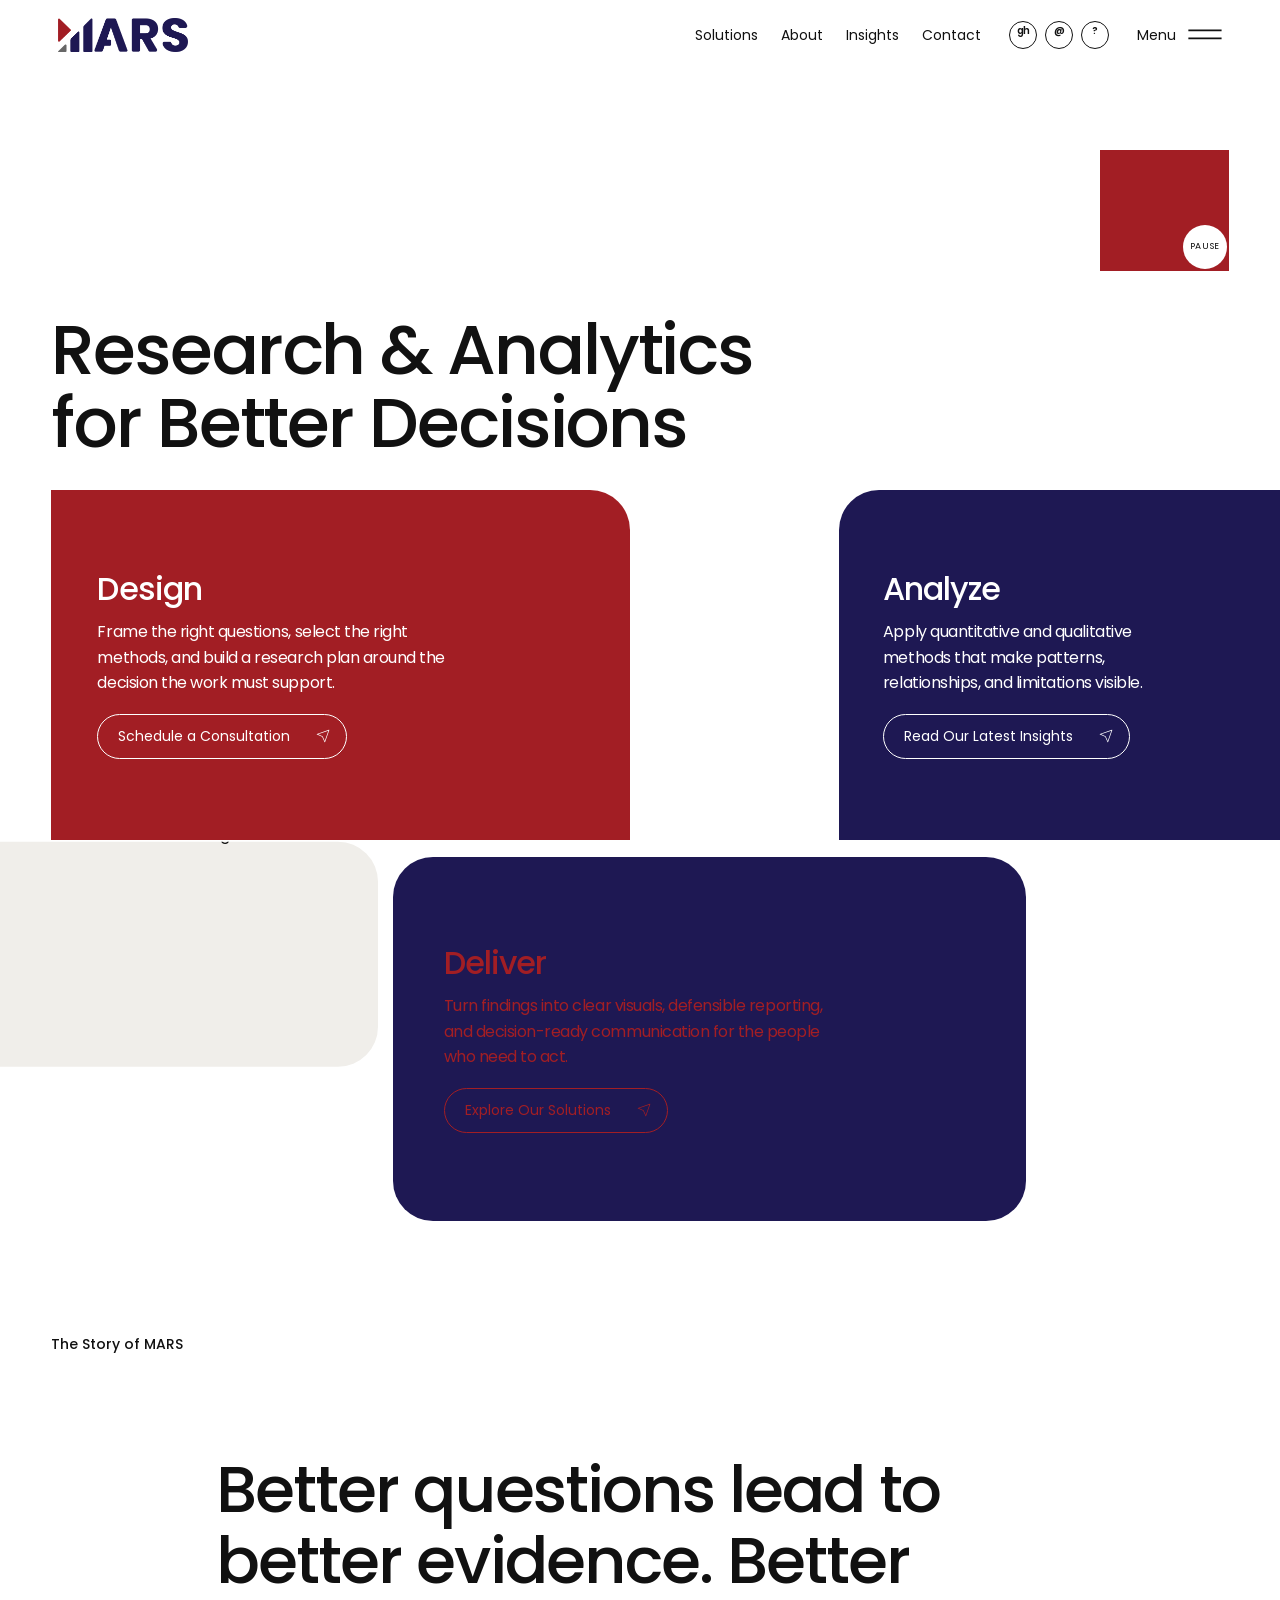
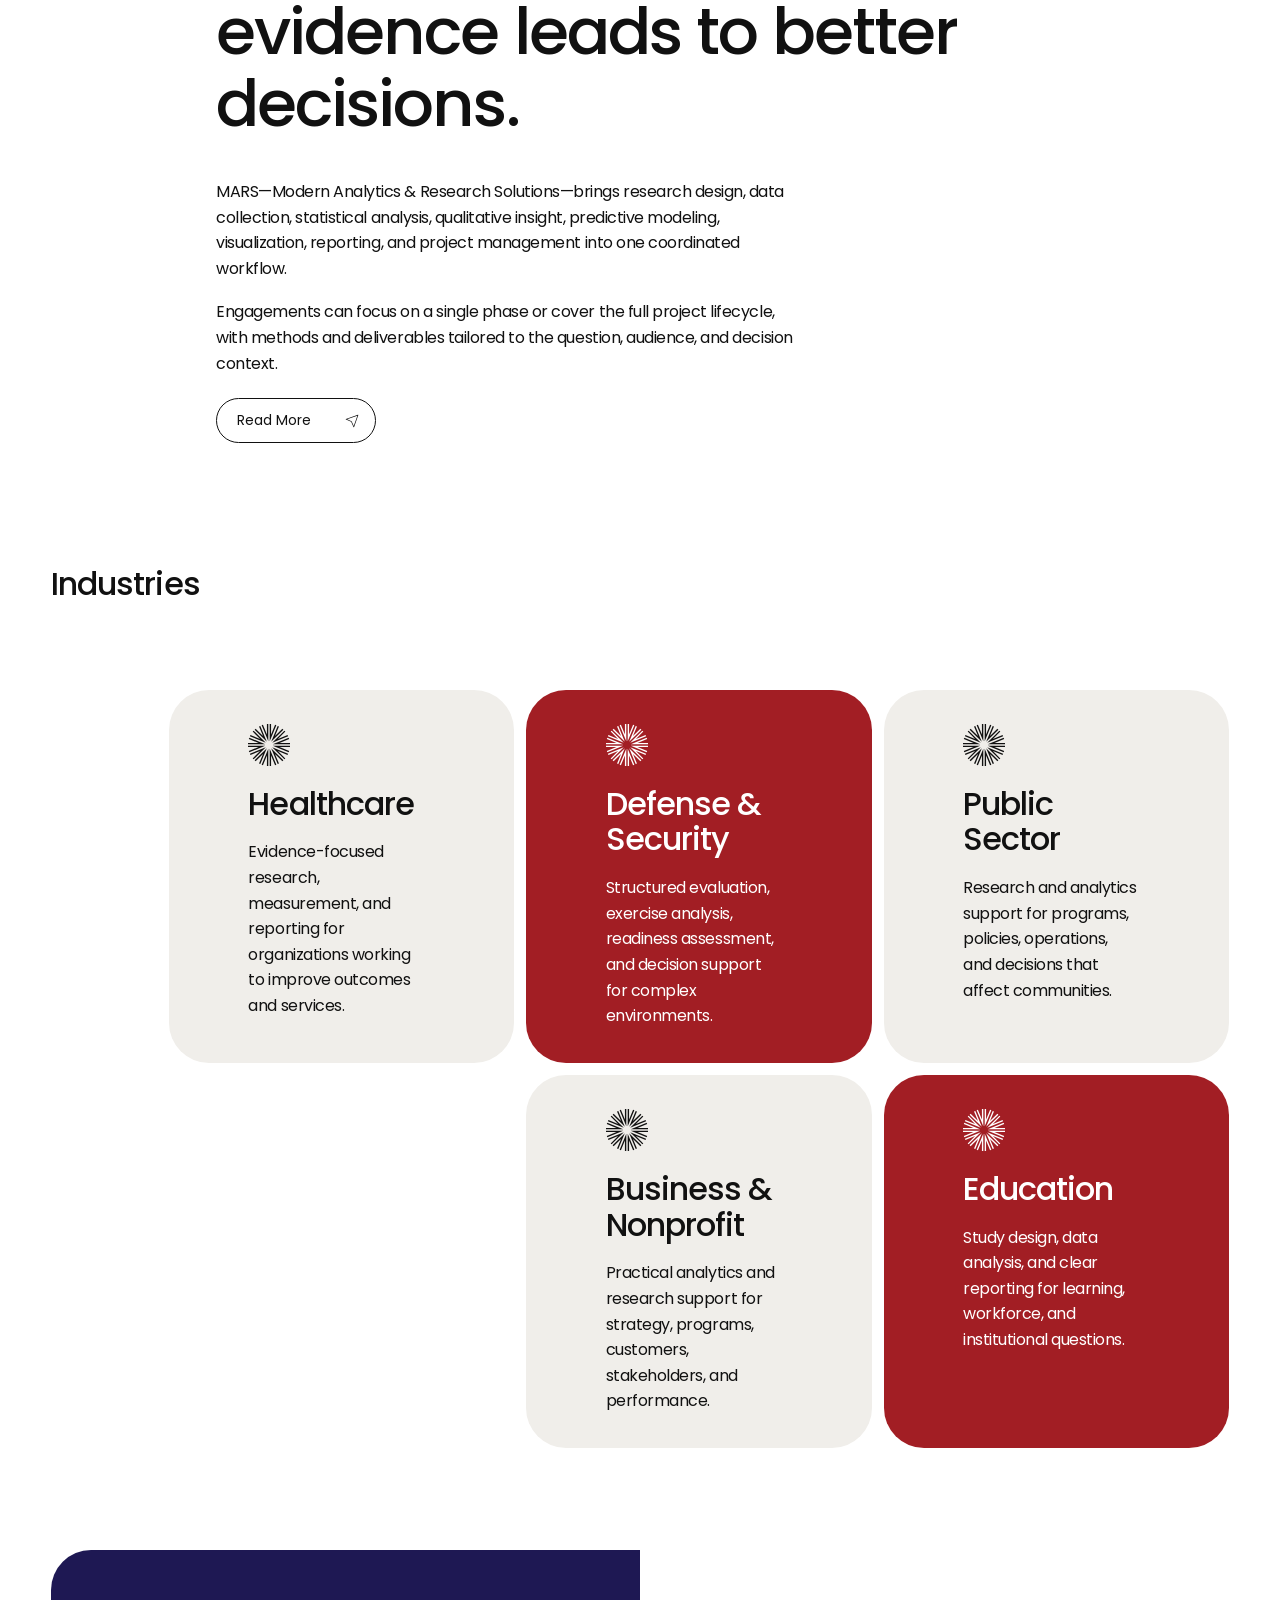
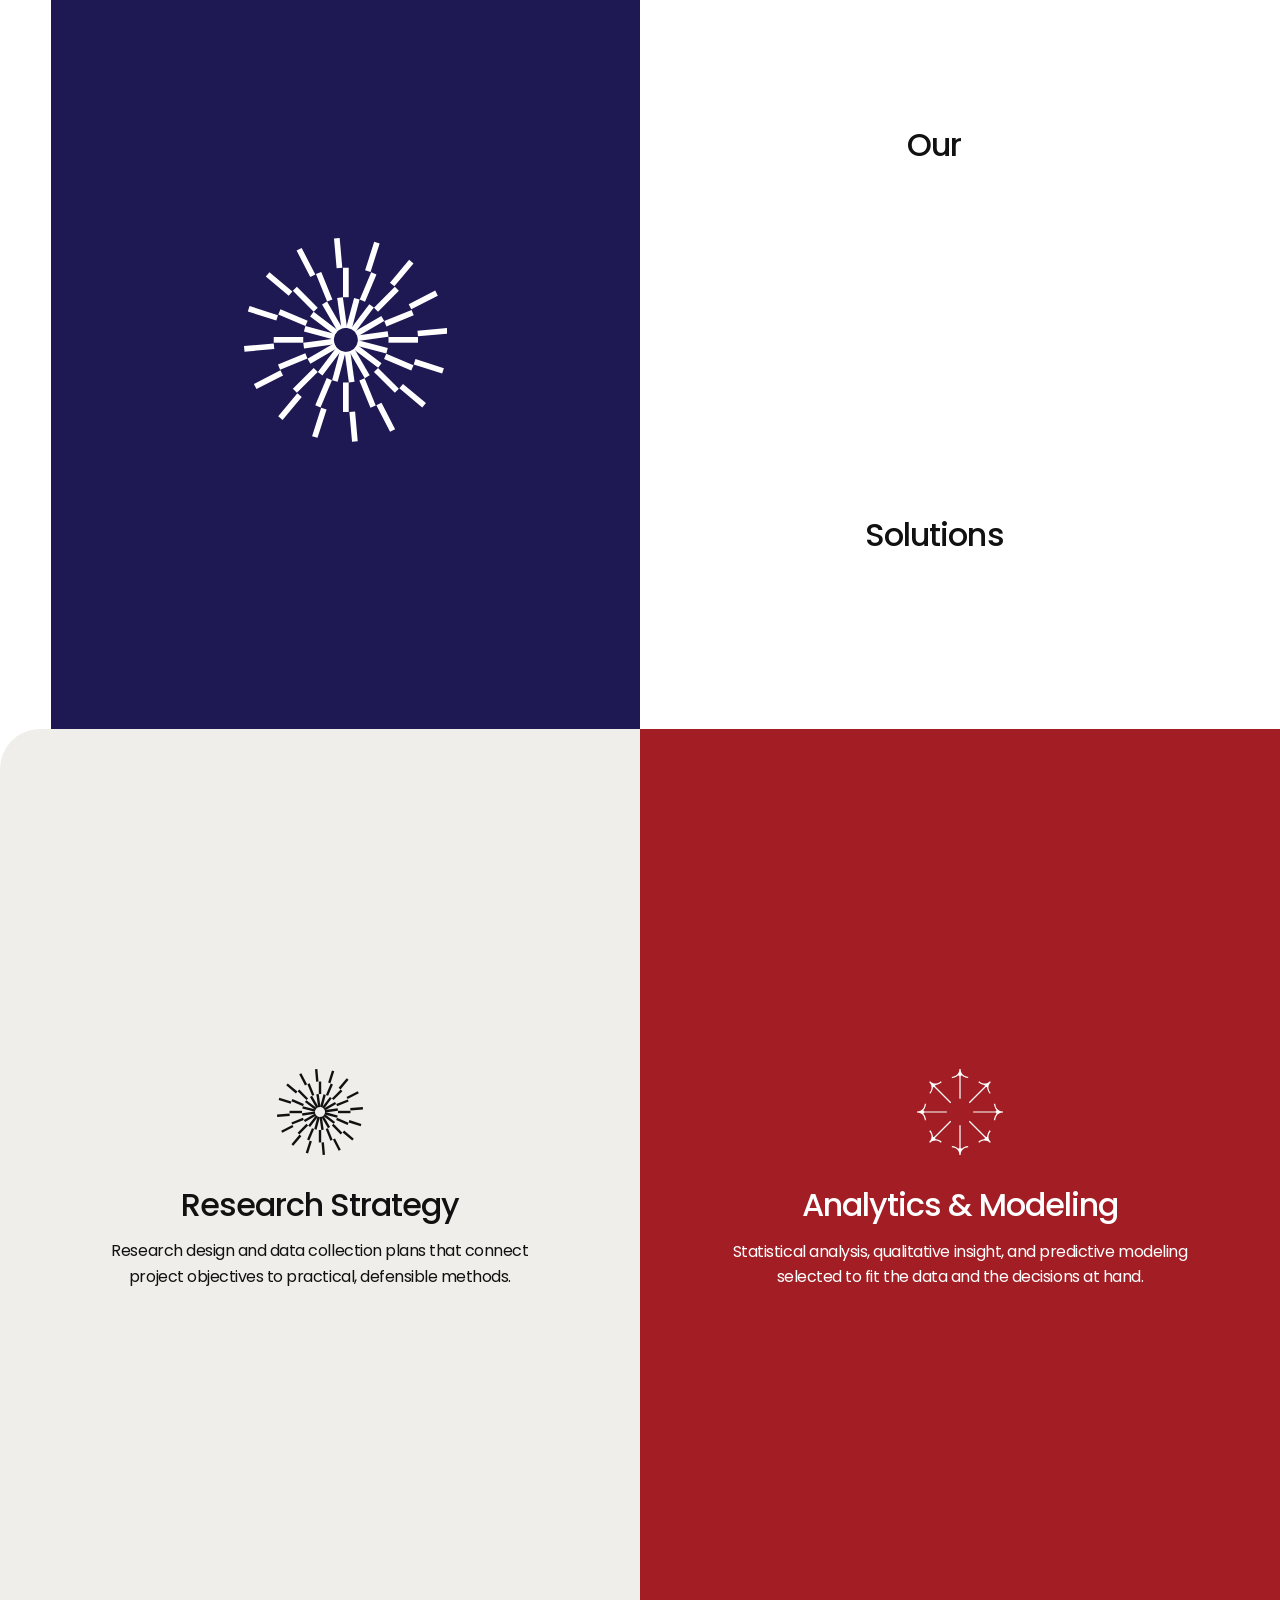
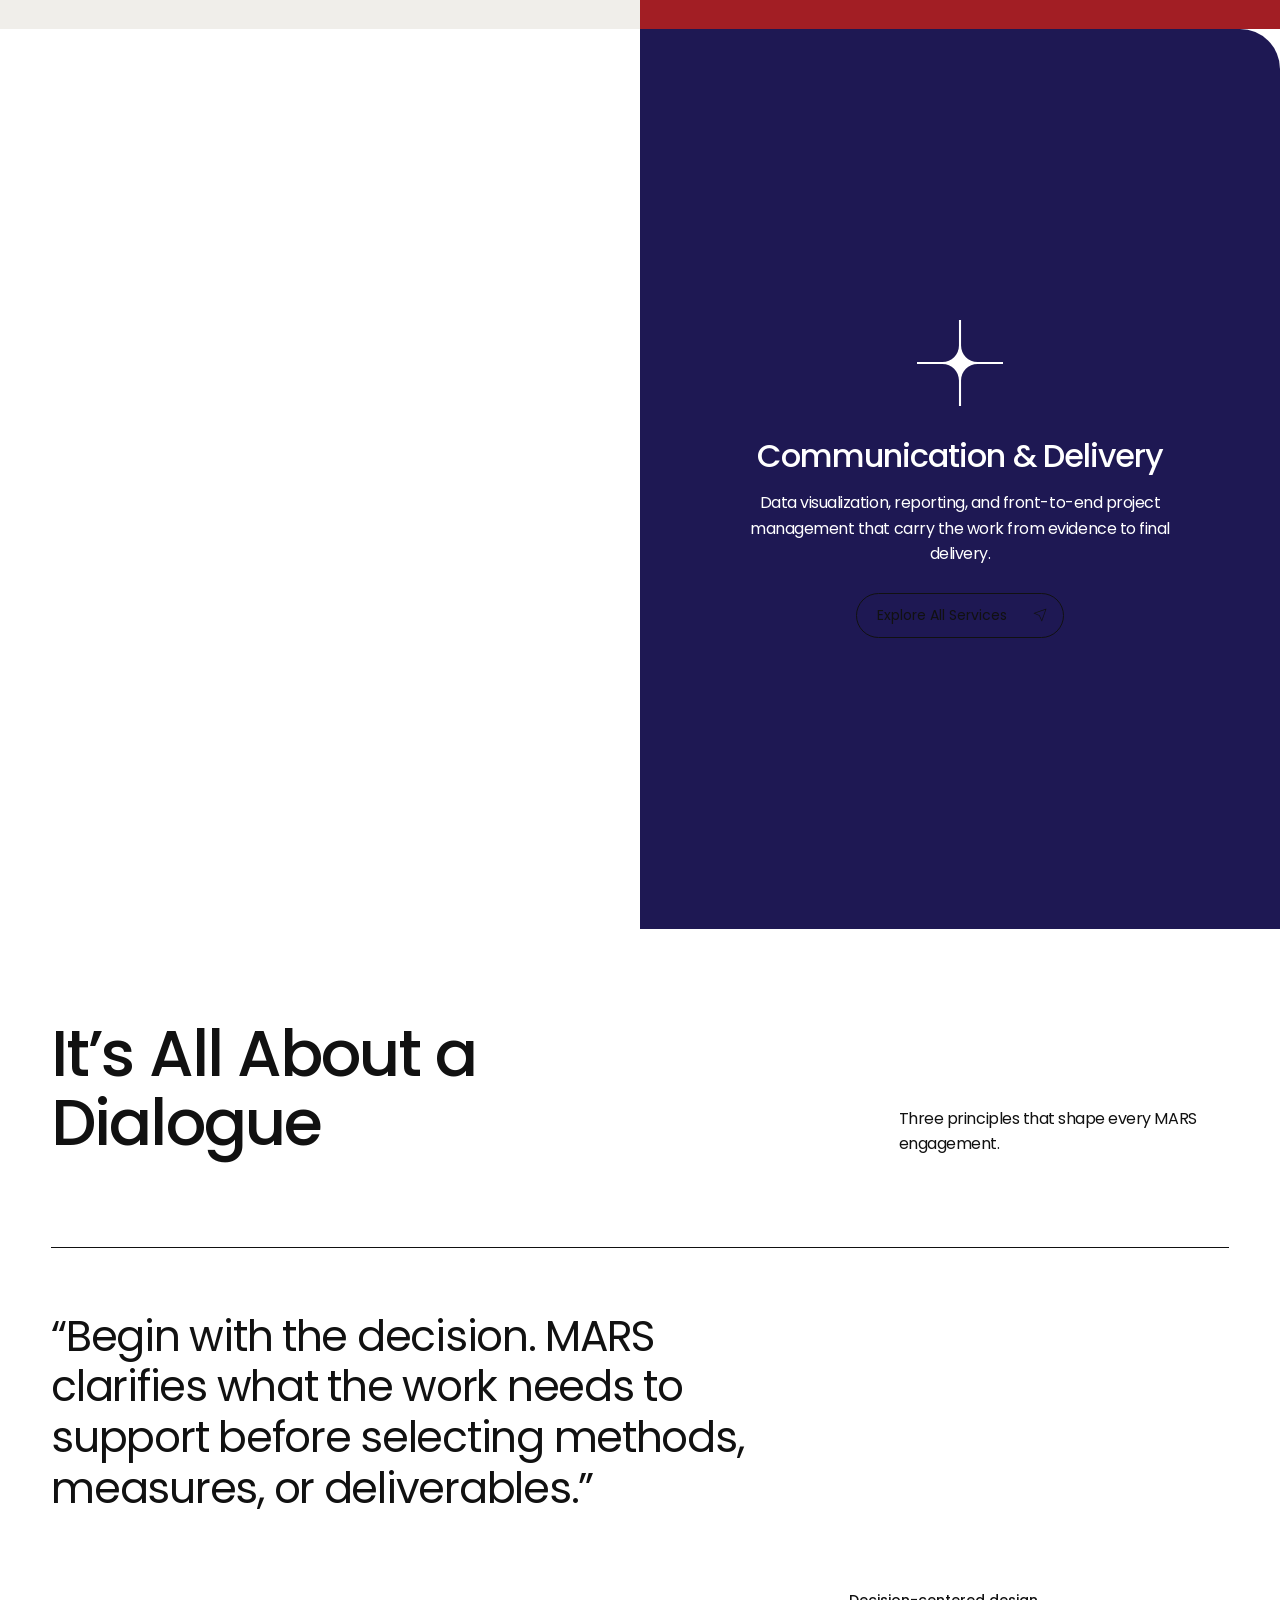
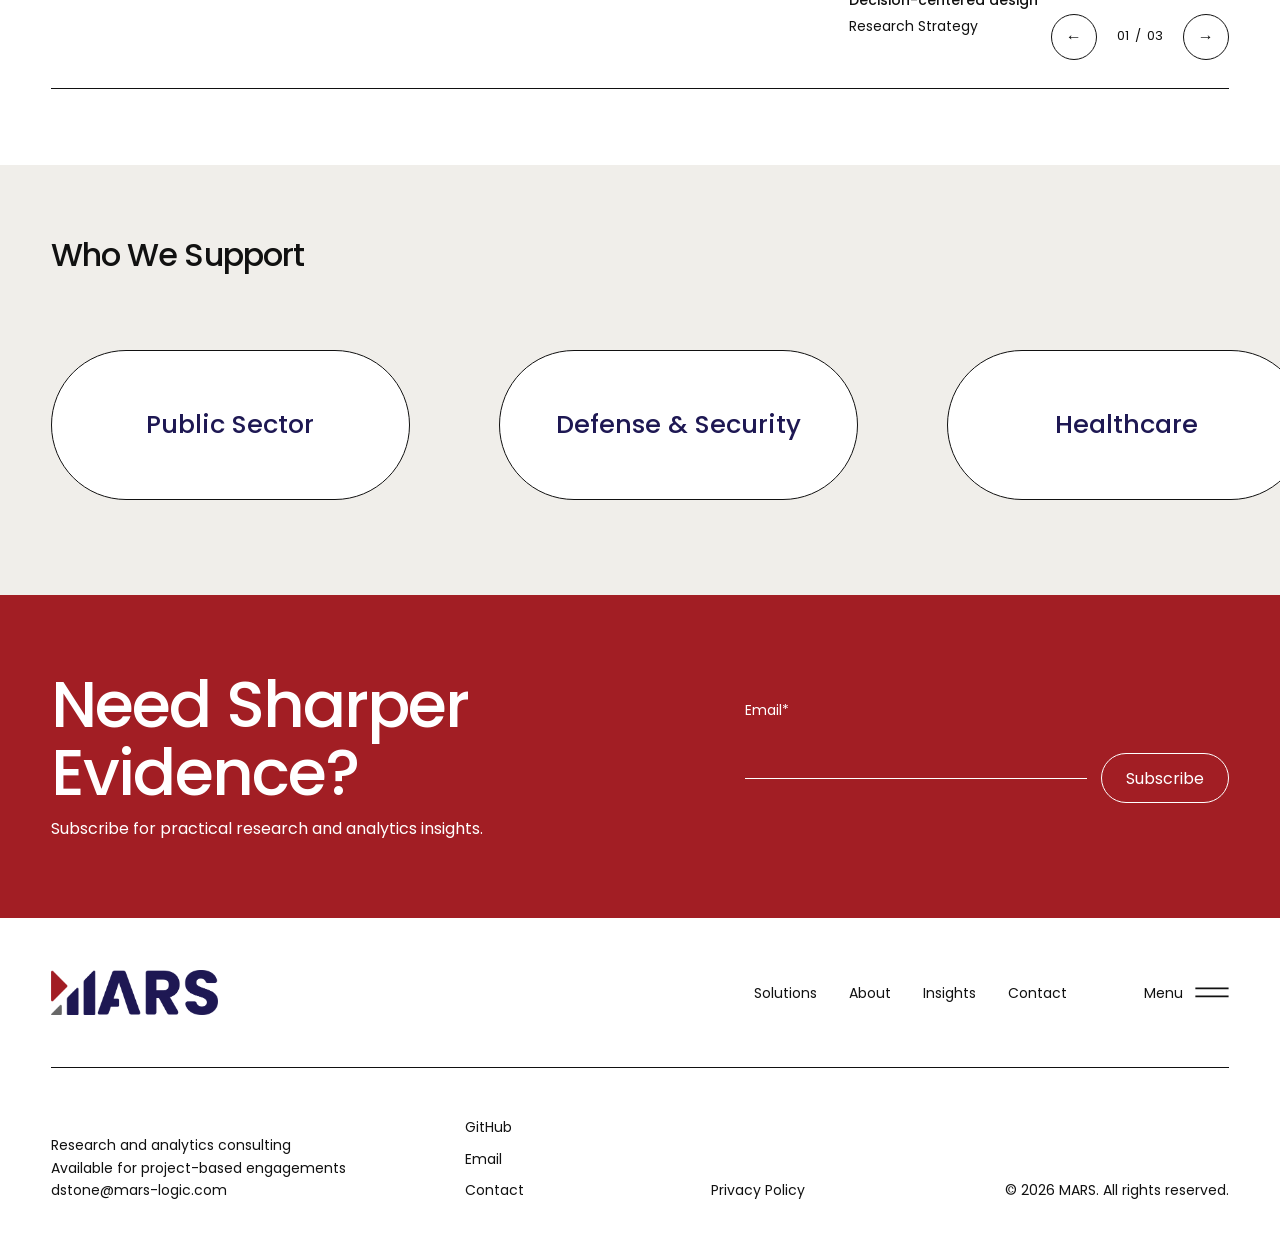
==== commit 3accb19a: "Replace site with complete MARS template rebuild" ====
--- a/index.html
+++ b/index.html
@@ -3,240 +3,503 @@
 <head>
   <meta charset="UTF-8">
   <meta name="viewport" content="width=device-width, initial-scale=1.0">
-  <meta name="description" content="MARS — Modern Analytics & Research Solutions. Research design, data collection, analysis, modeling, visualization, reporting, and project management.">
+  <meta name="description" content="MARS provides integrated research design, data collection, analysis, modeling, visualization, reporting, and project management.">
   <meta name="theme-color" content="#1e1853">
-  <title>MARS | Modern Analytics & Research Solutions</title>
-
-  <link rel="icon" type="image/png" href="images/mars-icon-color.png">
+  <meta name="color-scheme" content="light">
+  <meta property="og:type" content="website">
+  <meta property="og:site_name" content="MARS">
+  <meta property="og:title" content="MARS | Modern Analytics &amp; Research Solutions">
+  <meta property="og:description" content="MARS provides integrated research design, data collection, analysis, modeling, visualization, reporting, and project management.">
+  <meta property="og:url" content="https://www.mars-logic.com/">
+  <meta property="og:image" content="https://www.mars-logic.com/images/og-image.png">
+  <meta name="twitter:card" content="summary">
+  <title>MARS | Modern Analytics &amp; Research Solutions</title>
+  <link rel="canonical" href="https://www.mars-logic.com/">
+  <link rel="icon" type="image/png" href="images/favicon-192.png">
+  <link rel="apple-touch-icon" sizes="192x192" href="images/favicon-192.png">
+  <link rel="manifest" href="site.webmanifest">
+  <link rel="preconnect" href="https://fonts.googleapis.com">
+  <link rel="preconnect" href="https://fonts.gstatic.com" crossorigin>
+  <link href="https://fonts.googleapis.com/css2?family=Poppins:wght@400;500;600;700&display=swap" rel="stylesheet">
   <link rel="stylesheet" href="styles.css">
   <script src="script.js" defer></script>
 </head>
-<body>
-  <a class="skip-link" href="#main-content">Skip to content</a>
-
-  <header class="site-header" id="site-header">
-    <div class="container header-inner">
-      <a class="brand" href="#home" aria-label="MARS home">
-        <img src="images/mars-wordmark-color.png" alt="MARS">
-      </a>
-
-      <button class="menu-toggle" type="button" aria-expanded="false" aria-controls="primary-navigation" aria-label="Open navigation">
-        <span></span>
-        <span></span>
-        <span></span>
-      </button>
-
-      <nav class="primary-navigation" id="primary-navigation" aria-label="Primary navigation">
-        <a href="#about">About</a>
-        <a href="#services">Services</a>
-        <a href="#approach">Approach</a>
-        <a class="nav-cta" href="#contact">Start a project</a>
-      </nav>
-    </div>
-  </header>
-
-  <main id="main-content">
-    <section class="hero" id="home" aria-labelledby="hero-title">
-      <div class="hero-orbit hero-orbit-one" aria-hidden="true"></div>
-      <div class="hero-orbit hero-orbit-two" aria-hidden="true"></div>
-
-      <div class="container hero-grid">
-        <div class="hero-copy reveal">
-          <p class="eyebrow">Modern Analytics &amp; Research Solutions</p>
-          <h1 id="hero-title">
-            <span>Welcome to</span>
-            <img src="images/mars-wordmark-color.png" alt="MARS">
-          </h1>
-          <p class="hero-intro">
-            Integrated research and analytics support from project design through clear, decision-ready reporting.
-          </p>
-          <div class="hero-actions">
-            <a class="button button-primary" href="#services">Explore our services</a>
-            <a class="button button-secondary" href="#contact">Discuss a project</a>
-          </div>
-        </div>
-
-        <div class="hero-visual reveal" aria-hidden="true">
-          <div class="planet">
-            <img src="images/mars-icon-color.png" alt="">
-          </div>
-          <div class="data-card data-card-one">
-            <span class="data-label">Research</span>
-            <strong>Designed with purpose</strong>
-          </div>
-          <div class="data-card data-card-two">
-            <span class="data-label">Analysis</span>
-            <strong>Built for decisions</strong>
-          </div>
-        </div>
-      </div>
-    </section>
-
-    <section class="intro-section" id="about">
-      <div class="container intro-grid">
-        <div class="section-heading reveal">
-          <p class="eyebrow">About MARS</p>
-          <h2>One connected path from questions to answers.</h2>
-        </div>
-        <div class="intro-copy reveal">
-          <p>
-            MARS brings research design, data collection, analysis, visualization, and reporting into a single coordinated workflow. Engagements can cover one focused phase or the full project lifecycle.
-          </p>
-          <div class="statement">
-            <span class="statement-number">01</span>
-            <p>Structured research and analytics services aligned to the needs of each project.</p>
-          </div>
-          <div class="statement">
-            <span class="statement-number">02</span>
-            <p>Clear deliverables that translate evidence into information people can use.</p>
-          </div>
-        </div>
-      </div>
-    </section>
-
-    <section class="services-section" id="services" aria-labelledby="services-title">
-      <div class="container">
-        <div class="services-header reveal">
-          <div>
-            <p class="eyebrow eyebrow-light">Capabilities</p>
-            <h2 id="services-title">Research and analytics, end to end.</h2>
-          </div>
-          <p>
-            Select individual services or combine them into a fully managed engagement.
-          </p>
-        </div>
-
-        <div class="services-grid">
-          <article class="service-card reveal">
-            <span class="service-index">01</span>
-            <h3>Research Design</h3>
-            <p>Translate objectives into a practical plan, including research questions, methods, measures, sampling, and analysis strategy.</p>
-          </article>
-
-          <article class="service-card reveal">
-            <span class="service-index">02</span>
-            <h3>Data Collection</h3>
-            <p>Develop and coordinate structured approaches for gathering reliable quantitative and qualitative information.</p>
-          </article>
-
-          <article class="service-card reveal">
-            <span class="service-index">03</span>
-            <h3>Statistical Analysis</h3>
-            <p>Examine patterns, relationships, differences, and uncertainty using methods suited to the data and research questions.</p>
-          </article>
-
-          <article class="service-card reveal">
-            <span class="service-index">04</span>
-            <h3>Qualitative Insights</h3>
-            <p>Identify themes, experiences, and context through systematic review and interpretation of qualitative evidence.</p>
-          </article>
-
-          <article class="service-card reveal">
-            <span class="service-index">05</span>
-            <h3>Predictive Modeling</h3>
-            <p>Build and assess models that estimate outcomes, clarify drivers, and support forward-looking decisions.</p>
-          </article>
-
-          <article class="service-card reveal">
-            <span class="service-index">06</span>
-            <h3>Data Visualization</h3>
-            <p>Turn complex results into clear charts, dashboards, and visual narratives designed for the intended audience.</p>
-          </article>
-
-          <article class="service-card reveal">
-            <span class="service-index">07</span>
-            <h3>Reporting</h3>
-            <p>Produce concise, defensible reports that document methods, findings, limitations, and implications.</p>
-          </article>
-
-          <article class="service-card service-card-featured reveal">
-            <span class="service-index">08</span>
-            <h3>Front-to-end Project Management</h3>
-            <p>Coordinate the complete workflow, from initial planning and execution through analysis, reporting, and final delivery.</p>
-          </article>
-        </div>
-      </div>
-    </section>
-
-    <section class="approach-section" id="approach" aria-labelledby="approach-title">
-      <div class="container approach-grid">
-        <div class="approach-visual reveal" aria-hidden="true">
-          <div class="approach-mark">
-            <img src="images/mars-icon-white.png" alt="">
-          </div>
-        </div>
-
-        <div class="approach-content reveal">
-          <p class="eyebrow">Our approach</p>
-          <h2 id="approach-title">A disciplined workflow with room for the project to evolve.</h2>
-
-          <ol class="process-list">
-            <li>
-              <span>01</span>
-              <div>
-                <h3>Define</h3>
-                <p>Clarify objectives, audiences, constraints, and the decisions the work must support.</p>
-              </div>
-            </li>
-            <li>
-              <span>02</span>
-              <div>
-                <h3>Design</h3>
-                <p>Select methods, measures, collection strategies, and an analysis plan that fit the purpose.</p>
-              </div>
-            </li>
-            <li>
-              <span>03</span>
-              <div>
-                <h3>Analyze</h3>
-                <p>Apply transparent quantitative and qualitative methods while documenting assumptions and limitations.</p>
-              </div>
-            </li>
-            <li>
-              <span>04</span>
-              <div>
-                <h3>Deliver</h3>
-                <p>Present findings through clear visuals, reporting, and decision-focused communication.</p>
-              </div>
-            </li>
-          </ol>
-        </div>
-      </div>
-    </section>
-
-    <section class="contact-section" id="contact" aria-labelledby="contact-title">
-      <div class="container contact-panel reveal">
-        <div class="contact-copy">
-          <p class="eyebrow eyebrow-light">Start a conversation</p>
-          <h2 id="contact-title">Bring the question. We’ll help structure the path forward.</h2>
-          <p>
-            Share the project scope, current stage, and the type of support you need.
-          </p>
-        </div>
-        <a class="button button-light" href="mailto:YOUR_EMAIL@example.com">Contact MARS</a>
-      </div>
-    </section>
-  </main>
-
-  <footer class="site-footer">
-    <div class="container footer-grid">
-      <div class="footer-brand">
-        <img src="images/mars-logo-white.png" alt="MARS — Modern Analytics and Research Solutions">
-      </div>
-      <div>
-        <p class="footer-label">Navigate</p>
-        <a href="#about">About</a>
-        <a href="#services">Services</a>
-        <a href="#approach">Approach</a>
-      </div>
-      <div>
-        <p class="footer-label">Contact</p>
-        <a href="mailto:YOUR_EMAIL@example.com">YOUR_EMAIL@example.com</a>
-      </div>
-      <div class="footer-meta">
-        <p>&copy; <span id="current-year"></span> MARS. All rights reserved.</p>
-      </div>
-    </div>
-  </footer>
+<body class="page page--home" data-page="home">
+<a class="skip-link" href="#main-content">Skip to content</a>
+<header class="site-header" data-site-header="" id="site-header">
+<div class="site-header__inner">
+<a aria-label="MARS home" class="site-brand" href="index.html"><img alt="MARS" src="images/mars-wordmark-color.png"/></a>
+<div class="site-header__right">
+<nav aria-label="Primary navigation" class="desktop-nav"><ul class="desktop-nav__list"><li><a href="solutions.html">Solutions</a></li><li><a href="about.html">About</a></li><li><a href="insights.html">Insights</a></li><li><a href="contact.html">Contact</a></li></ul></nav>
+<ul aria-label="MARS links" class="social-links social-links--header">
+<li><a aria-label="MARS on GitHub" href="https://github.com/DataByMARS" rel="noopener noreferrer" target="_blank">GitHub</a></li>
+<li><a aria-label="Email MARS" href="mailto:dstone@mars-logic.com">Email</a></li>
+<li><a aria-label="Contact MARS" href="contact.html">Contact</a></li>
+</ul>
+<button aria-controls="site-menu" aria-expanded="false" class="menu-open" data-menu-open="" type="button"><span class="menu-open__label">Menu</span><svg aria-hidden="true" class="menu-open__icon" viewbox="0 0 45 28"><path d="M44.462 7.285v2.408H.46V7.285z"></path><path d="M44.462 17.723v2.408H.46v-2.408z"></path></svg></button>
+</div>
+</div>
+<div aria-hidden="true" aria-label="Site navigation" aria-modal="true" class="site-menu" data-site-menu="" id="site-menu" role="dialog">
+<div class="site-menu__backdrop" data-menu-close=""></div>
+<div class="site-menu__panel" role="document">
+<div class="site-menu__topbar">
+<a aria-label="MARS home" class="site-brand site-brand--menu" href="index.html"><img alt="MARS" src="images/mars-wordmark-white.png"/></a>
+<button aria-label="Close navigation" class="menu-close" data-menu-close="" type="button"><span>Close</span><svg aria-hidden="true" viewbox="0 0 200 200"><path d="M166.333 38.892 160.442 33 99.667 93.775 38.892 33 33 38.892l60.775 60.775L33 160.442l5.892 5.891 60.775-60.775 60.775 60.775 5.891-5.891-60.775-60.775 60.775-60.775Z"></path></svg></button>
+</div>
+<nav aria-label="Overlay navigation" class="overlay-nav"><ol class="overlay-nav__list"><li><span>01</span><a href="solutions.html">Solutions</a></li><li><span>02</span><a href="about.html">About</a></li><li><span>03</span><a href="insights.html">Insights</a></li><li><span>04</span><a href="contact.html">Contact</a></li></ol></nav>
+<div class="site-menu__footer"><a href="mailto:dstone@mars-logic.com">dstone@mars-logic.com</a><ul aria-label="MARS links" class="social-links social-links--menu"><li><a href="https://github.com/DataByMARS" rel="noopener noreferrer" target="_blank">GitHub</a></li><li><a href="mailto:dstone@mars-logic.com">Email</a></li><li><a href="contact.html">Contact</a></li></ul></div>
+</div>
+</div>
+</header>
+<main id="main-content">
+<!-- Hero: title plus looping square video, matching the template's first screen. -->
+<section aria-labelledby="hero-title" class="hero-section" data-template-section="hero">
+<div class="hero-section__inner">
+<h1 data-motion="hero-title" id="hero-title">Research &amp; Analytics for Better Decisions</h1>
+<div class="hero-media" data-motion="hero-media" data-video-player="">
+<video aria-label="Decorative abstract motion graphic" autoplay="" class="hero-media__video" loop="" muted="" playsinline="" poster="https://static.wixstatic.com/media/c837a6_3852ddf135a044d8abb5b899e429de06f000.png" preload="metadata" referrerpolicy="no-referrer">
+<source src="https://video.wixstatic.com/video/c837a6_3852ddf135a044d8abb5b899e429de06/720p/mp4/file.mp4" type="video/mp4"/>
+</video>
+<button aria-label="Pause decorative video" aria-pressed="false" class="video-toggle" data-video-toggle="" type="button">
+<span aria-hidden="true" class="video-toggle__play">Play</span>
+<span aria-hidden="true" class="video-toggle__pause">Pause</span>
+</button>
+</div>
+</div>
+</section>
+<!-- React / Revitalize / Relaunch translated into a MARS three-step message. -->
+<section aria-label="How MARS supports a project" class="feature-section feature-section--pair" data-template-section="feature-pair">
+<div class="feature-grid feature-grid--pair">
+<article class="feature-panel feature-panel--one" data-motion="feature-panel">
+<div class="feature-panel__body">
+<h2>Design</h2>
+<p>Frame the right questions, select the right methods, and build a research plan around the decision the work must support.</p>
+</div>
+<a class="button-link" href="contact.html">
+<span>Schedule a Consultation</span>
+<svg aria-hidden="true" class="button-link__icon" focusable="false" viewbox="0 0 200 200">
+<path d="M169.996 34.048c.001-.064-.001-.128-.003-.192a4.05 4.05 0 0 0-.05-.527 3.921 3.921 0 0 0-.191-.643 3.889 3.889 0 0 0-.366-.656 3.941 3.941 0 0 0-.451-.552 3.925 3.925 0 0 0-.727-.563 3.988 3.988 0 0 0-.48-.252 3.995 3.995 0 0 0-.641-.19 3.975 3.975 0 0 0-.522-.05 3.948 3.948 0 0 0-.648.062l-.036.004a3.835 3.835 0 0 0-.548.149L32.656 76.441a3.973 3.973 0 0 0-.302 7.378l58.033 25.792 25.793 58.033a3.97 3.97 0 0 0 7.378-.302l45.991-132.073a3.89 3.89 0 0 0 .447-1.221ZM119.191 155.086l-21.896-49.264a3.971 3.971 0 0 0-2.014-2.014L46.017 81.912l113.6-39.572-40.426 112.746Z"></path>
+</svg>
+</a>
+</article>
+<article class="feature-panel feature-panel--two" data-motion="feature-panel">
+<div class="feature-panel__body">
+<h2>Analyze</h2>
+<p>Apply quantitative and qualitative methods that make patterns, relationships, and limitations visible.</p>
+</div>
+<a class="button-link" href="insights.html">
+<span>Read Our Latest Insights</span>
+<svg aria-hidden="true" class="button-link__icon" focusable="false" viewbox="0 0 200 200">
+<path d="M169.996 34.048c.001-.064-.001-.128-.003-.192a4.05 4.05 0 0 0-.05-.527 3.921 3.921 0 0 0-.191-.643 3.889 3.889 0 0 0-.366-.656 3.941 3.941 0 0 0-.451-.552 3.925 3.925 0 0 0-.727-.563 3.988 3.988 0 0 0-.48-.252 3.995 3.995 0 0 0-.641-.19 3.975 3.975 0 0 0-.522-.05 3.948 3.948 0 0 0-.648.062l-.036.004a3.835 3.835 0 0 0-.548.149L32.656 76.441a3.973 3.973 0 0 0-.302 7.378l58.033 25.792 25.793 58.033a3.97 3.97 0 0 0 7.378-.302l45.991-132.073a3.89 3.89 0 0 0 .447-1.221ZM119.191 155.086l-21.896-49.264a3.971 3.971 0 0 0-2.014-2.014L46.017 81.912l113.6-39.572-40.426 112.746Z"></path>
+</svg>
+</a>
+</article>
+</div>
+</section>
+<section class="feature-section feature-section--wide" data-template-section="feature-wide">
+<div class="feature-wide" data-motion="feature-wide">
+<div class="feature-wide__media" data-parallax="image">
+<img alt="Professionals collaborating around a table" decoding="async" loading="lazy" referrerpolicy="no-referrer" src="https://static.wixstatic.com/media/c837a6_5e19bd47c2dc45398993d8c780db299a~mv2.jpg"/>
+</div>
+<article class="feature-panel feature-panel--three">
+<div class="feature-panel__body">
+<h2>Deliver</h2>
+<p>Turn findings into clear visuals, defensible reporting, and decision-ready communication for the people who need to act.</p>
+</div>
+<a class="button-link" href="solutions.html">
+<span>Explore Our Solutions</span>
+<svg aria-hidden="true" class="button-link__icon" focusable="false" viewbox="0 0 200 200">
+<path d="M169.996 34.048c.001-.064-.001-.128-.003-.192a4.05 4.05 0 0 0-.05-.527 3.921 3.921 0 0 0-.191-.643 3.889 3.889 0 0 0-.366-.656 3.941 3.941 0 0 0-.451-.552 3.925 3.925 0 0 0-.727-.563 3.988 3.988 0 0 0-.48-.252 3.995 3.995 0 0 0-.641-.19 3.975 3.975 0 0 0-.522-.05 3.948 3.948 0 0 0-.648.062l-.036.004a3.835 3.835 0 0 0-.548.149L32.656 76.441a3.973 3.973 0 0 0-.302 7.378l58.033 25.792 25.793 58.033a3.97 3.97 0 0 0 7.378-.302l45.991-132.073a3.89 3.89 0 0 0 .447-1.221ZM119.191 155.086l-21.896-49.264a3.971 3.971 0 0 0-2.014-2.014L46.017 81.912l113.6-39.572-40.426 112.746Z"></path>
+</svg>
+</a>
+</article>
+</div>
+</section>
+<!-- Story section. -->
+<section aria-labelledby="story-title" class="story-section" data-template-section="story">
+<div class="story-section__inner">
+<p class="section-label">The Story of MARS</p>
+<div class="story-section__content">
+<h2 data-motion="story-heading" id="story-title">Better questions lead to better evidence. Better evidence leads to better decisions.</h2>
+<div class="story-section__copy" data-motion="story-copy">
+<p>MARS—Modern Analytics &amp; Research Solutions—brings research design, data collection, statistical analysis, qualitative insight, predictive modeling, visualization, reporting, and project management into one coordinated workflow.</p>
+<p>Engagements can focus on a single phase or cover the full project lifecycle, with methods and deliverables tailored to the question, audience, and decision context.</p>
+<a class="button-link button-link--dark" href="about.html">
+<span>Read More</span>
+<svg aria-hidden="true" class="button-link__icon" focusable="false" viewbox="0 0 200 200">
+<path d="M169.996 34.048c.001-.064-.001-.128-.003-.192a4.05 4.05 0 0 0-.05-.527 3.921 3.921 0 0 0-.191-.643 3.889 3.889 0 0 0-.366-.656 3.941 3.941 0 0 0-.451-.552 3.925 3.925 0 0 0-.727-.563 3.988 3.988 0 0 0-.48-.252 3.995 3.995 0 0 0-.641-.19 3.975 3.975 0 0 0-.522-.05 3.948 3.948 0 0 0-.648.062l-.036.004a3.835 3.835 0 0 0-.548.149L32.656 76.441a3.973 3.973 0 0 0-.302 7.378l58.033 25.792 25.793 58.033a3.97 3.97 0 0 0 7.378-.302l45.991-132.073a3.89 3.89 0 0 0 .447-1.221ZM119.191 155.086l-21.896-49.264a3.971 3.971 0 0 0-2.014-2.014L46.017 81.912l113.6-39.572-40.426 112.746Z"></path>
+</svg>
+</a>
+</div>
+</div>
+</div>
+</section>
+<!-- Five-card industry row. -->
+<section aria-labelledby="industries-title" class="industries-section" data-template-section="industries">
+<div class="industries-section__inner">
+<h2 id="industries-title">Industries</h2>
+<div class="industries-grid">
+<article class="industry-card" data-motion="industry-card">
+<div class="industry-card__icon"><svg aria-hidden="true" aria-label="" class="industry-card__icon-svg" data-bbox="20 20 160 160" data-type="shape" focusable="false" preserveaspectratio="xMidYMid meet" role="presentation" viewbox="20 20 160 160" xmlns="http://www.w3.org/2000/svg">
+<g>
+<path d="m72.052 25.173 4.777-2.057 15.342 36.848-.1-39.957L97.309 20v65.506L72.052 25.173z"></path>
+<path d="m127.948 25.173-4.777-2.057-15.342 36.848.1-39.957-5.238-.007v65.506l25.257-60.333z"></path>
+<path d="m127.948 174.827-4.777 2.057-15.342-36.848.1 39.957-5.238.007v-65.506l25.257 60.333z"></path>
+<path d="m72.052 174.827 4.777 2.057 15.342-36.848-.1 39.957 5.238.007v-65.506l-25.257 60.333z"></path>
+<path d="m174.827 72.052 2.057 4.777-36.848 15.342 39.957-.1.007 5.238h-65.506l60.333-25.257z"></path>
+<path d="m174.827 127.948 2.057-4.777-36.848-15.342 39.957.1.007-5.238h-65.506l60.333 25.257z"></path>
+<path d="m25.173 127.948-2.057-4.777 36.848-15.342-39.957.1-.007-5.238h65.506l-60.333 25.257z"></path>
+<path d="m25.173 72.052-2.057 4.777 36.848 15.342-39.957-.1L20 97.309h65.506L25.173 72.052z"></path>
+<path d="m133.148 27.327 4.832 1.924-15.206 36.904 28.183-28.325 3.709 3.699-46.32 46.319 24.802-60.521z"></path>
+<path d="m172.673 66.852-1.924-4.832-36.904 15.206 28.325-28.183-3.699-3.709-46.319 46.32 60.521-24.802z"></path>
+<path d="m66.852 172.673-4.832-1.924 15.206-36.904-28.183 28.325-3.709-3.699 46.32-46.319-24.802 60.521z"></path>
+<path d="m27.327 133.148 1.924 4.832 36.904-15.206-28.325 28.183 3.699 3.709 46.319-46.32-60.521 24.802z"></path>
+<path d="m172.673 133.148-1.924 4.832-36.904-15.206 28.325 28.183-3.699 3.709-46.319-46.32 60.521 24.802z"></path>
+<path d="m133.148 172.673 4.832-1.924-15.206-36.904 28.183 28.325 3.709-3.699-46.32-46.319 24.802 60.521z"></path>
+<path d="m27.327 66.852 1.924-4.832 36.904 15.206L37.83 49.043l3.699-3.709 46.319 46.32-60.521-24.802z"></path>
+<path d="m66.852 27.327-4.832 1.924 15.206 36.904L49.043 37.83l-3.709 3.699 46.32 46.319-24.802-60.521z"></path>
+</g>
+</svg></div>
+<h3>Public Sector</h3>
+<p>Research and analytics support for programs, policies, operations, and decisions that affect communities.</p>
+</article>
+<article class="industry-card" data-motion="industry-card">
+<div class="industry-card__icon"><svg aria-hidden="true" aria-label="" class="industry-card__icon-svg" data-bbox="20 20 160 160" data-type="shape" focusable="false" preserveaspectratio="xMidYMid meet" role="presentation" viewbox="20 20 160 160" xmlns="http://www.w3.org/2000/svg">
+<g>
+<path d="m72.052 25.173 4.777-2.057 15.342 36.848-.1-39.957L97.309 20v65.506L72.052 25.173z"></path>
+<path d="m127.948 25.173-4.777-2.057-15.342 36.848.1-39.957-5.238-.007v65.506l25.257-60.333z"></path>
+<path d="m127.948 174.827-4.777 2.057-15.342-36.848.1 39.957-5.238.007v-65.506l25.257 60.333z"></path>
+<path d="m72.052 174.827 4.777 2.057 15.342-36.848-.1 39.957 5.238.007v-65.506l-25.257 60.333z"></path>
+<path d="m174.827 72.052 2.057 4.777-36.848 15.342 39.957-.1.007 5.238h-65.506l60.333-25.257z"></path>
+<path d="m174.827 127.948 2.057-4.777-36.848-15.342 39.957.1.007-5.238h-65.506l60.333 25.257z"></path>
+<path d="m25.173 127.948-2.057-4.777 36.848-15.342-39.957.1-.007-5.238h65.506l-60.333 25.257z"></path>
+<path d="m25.173 72.052-2.057 4.777 36.848 15.342-39.957-.1L20 97.309h65.506L25.173 72.052z"></path>
+<path d="m133.148 27.327 4.832 1.924-15.206 36.904 28.183-28.325 3.709 3.699-46.32 46.319 24.802-60.521z"></path>
+<path d="m172.673 66.852-1.924-4.832-36.904 15.206 28.325-28.183-3.699-3.709-46.319 46.32 60.521-24.802z"></path>
+<path d="m66.852 172.673-4.832-1.924 15.206-36.904-28.183 28.325-3.709-3.699 46.32-46.319-24.802 60.521z"></path>
+<path d="m27.327 133.148 1.924 4.832 36.904-15.206-28.325 28.183 3.699 3.709 46.319-46.32-60.521 24.802z"></path>
+<path d="m172.673 133.148-1.924 4.832-36.904-15.206 28.325 28.183-3.699 3.709-46.319-46.32 60.521 24.802z"></path>
+<path d="m133.148 172.673 4.832-1.924-15.206-36.904 28.183 28.325 3.709-3.699-46.32-46.319 24.802 60.521z"></path>
+<path d="m27.327 66.852 1.924-4.832 36.904 15.206L37.83 49.043l3.699-3.709 46.319 46.32-60.521-24.802z"></path>
+<path d="m66.852 27.327-4.832 1.924 15.206 36.904L49.043 37.83l-3.709 3.699 46.32 46.319-24.802-60.521z"></path>
+</g>
+</svg></div>
+<h3>Defense &amp; Security</h3>
+<p>Structured evaluation, exercise analysis, readiness assessment, and decision support for complex environments.</p>
+</article>
+<article class="industry-card" data-motion="industry-card">
+<div class="industry-card__icon"><svg aria-hidden="true" aria-label="" class="industry-card__icon-svg" data-bbox="20 20 160 160" data-type="shape" focusable="false" preserveaspectratio="xMidYMid meet" role="presentation" viewbox="20 20 160 160" xmlns="http://www.w3.org/2000/svg">
+<g>
+<path d="m72.052 25.173 4.777-2.057 15.342 36.848-.1-39.957L97.309 20v65.506L72.052 25.173z"></path>
+<path d="m127.948 25.173-4.777-2.057-15.342 36.848.1-39.957-5.238-.007v65.506l25.257-60.333z"></path>
+<path d="m127.948 174.827-4.777 2.057-15.342-36.848.1 39.957-5.238.007v-65.506l25.257 60.333z"></path>
+<path d="m72.052 174.827 4.777 2.057 15.342-36.848-.1 39.957 5.238.007v-65.506l-25.257 60.333z"></path>
+<path d="m174.827 72.052 2.057 4.777-36.848 15.342 39.957-.1.007 5.238h-65.506l60.333-25.257z"></path>
+<path d="m174.827 127.948 2.057-4.777-36.848-15.342 39.957.1.007-5.238h-65.506l60.333 25.257z"></path>
+<path d="m25.173 127.948-2.057-4.777 36.848-15.342-39.957.1-.007-5.238h65.506l-60.333 25.257z"></path>
+<path d="m25.173 72.052-2.057 4.777 36.848 15.342-39.957-.1L20 97.309h65.506L25.173 72.052z"></path>
+<path d="m133.148 27.327 4.832 1.924-15.206 36.904 28.183-28.325 3.709 3.699-46.32 46.319 24.802-60.521z"></path>
+<path d="m172.673 66.852-1.924-4.832-36.904 15.206 28.325-28.183-3.699-3.709-46.319 46.32 60.521-24.802z"></path>
+<path d="m66.852 172.673-4.832-1.924 15.206-36.904-28.183 28.325-3.709-3.699 46.32-46.319-24.802 60.521z"></path>
+<path d="m27.327 133.148 1.924 4.832 36.904-15.206-28.325 28.183 3.699 3.709 46.319-46.32-60.521 24.802z"></path>
+<path d="m172.673 133.148-1.924 4.832-36.904-15.206 28.325 28.183-3.699 3.709-46.319-46.32 60.521 24.802z"></path>
+<path d="m133.148 172.673 4.832-1.924-15.206-36.904 28.183 28.325 3.709-3.699-46.32-46.319 24.802 60.521z"></path>
+<path d="m27.327 66.852 1.924-4.832 36.904 15.206L37.83 49.043l3.699-3.709 46.319 46.32-60.521-24.802z"></path>
+<path d="m66.852 27.327-4.832 1.924 15.206 36.904L49.043 37.83l-3.709 3.699 46.32 46.319-24.802-60.521z"></path>
+</g>
+</svg></div>
+<h3>Healthcare</h3>
+<p>Evidence-focused research, measurement, and reporting for organizations working to improve outcomes and services.</p>
+</article>
+<article class="industry-card" data-motion="industry-card">
+<div class="industry-card__icon"><svg aria-hidden="true" aria-label="" class="industry-card__icon-svg" data-bbox="20 20 160 160" data-type="shape" focusable="false" preserveaspectratio="xMidYMid meet" role="presentation" viewbox="20 20 160 160" xmlns="http://www.w3.org/2000/svg">
+<g>
+<path d="m72.052 25.173 4.777-2.057 15.342 36.848-.1-39.957L97.309 20v65.506L72.052 25.173z"></path>
+<path d="m127.948 25.173-4.777-2.057-15.342 36.848.1-39.957-5.238-.007v65.506l25.257-60.333z"></path>
+<path d="m127.948 174.827-4.777 2.057-15.342-36.848.1 39.957-5.238.007v-65.506l25.257 60.333z"></path>
+<path d="m72.052 174.827 4.777 2.057 15.342-36.848-.1 39.957 5.238.007v-65.506l-25.257 60.333z"></path>
+<path d="m174.827 72.052 2.057 4.777-36.848 15.342 39.957-.1.007 5.238h-65.506l60.333-25.257z"></path>
+<path d="m174.827 127.948 2.057-4.777-36.848-15.342 39.957.1.007-5.238h-65.506l60.333 25.257z"></path>
+<path d="m25.173 127.948-2.057-4.777 36.848-15.342-39.957.1-.007-5.238h65.506l-60.333 25.257z"></path>
+<path d="m25.173 72.052-2.057 4.777 36.848 15.342-39.957-.1L20 97.309h65.506L25.173 72.052z"></path>
+<path d="m133.148 27.327 4.832 1.924-15.206 36.904 28.183-28.325 3.709 3.699-46.32 46.319 24.802-60.521z"></path>
+<path d="m172.673 66.852-1.924-4.832-36.904 15.206 28.325-28.183-3.699-3.709-46.319 46.32 60.521-24.802z"></path>
+<path d="m66.852 172.673-4.832-1.924 15.206-36.904-28.183 28.325-3.709-3.699 46.32-46.319-24.802 60.521z"></path>
+<path d="m27.327 133.148 1.924 4.832 36.904-15.206-28.325 28.183 3.699 3.709 46.319-46.32-60.521 24.802z"></path>
+<path d="m172.673 133.148-1.924 4.832-36.904-15.206 28.325 28.183-3.699 3.709-46.319-46.32 60.521 24.802z"></path>
+<path d="m133.148 172.673 4.832-1.924-15.206-36.904 28.183 28.325 3.709-3.699-46.32-46.319 24.802 60.521z"></path>
+<path d="m27.327 66.852 1.924-4.832 36.904 15.206L37.83 49.043l3.699-3.709 46.319 46.32-60.521-24.802z"></path>
+<path d="m66.852 27.327-4.832 1.924 15.206 36.904L49.043 37.83l-3.709 3.699 46.32 46.319-24.802-60.521z"></path>
+</g>
+</svg></div>
+<h3>Education</h3>
+<p>Study design, data analysis, and clear reporting for learning, workforce, and institutional questions.</p>
+</article>
+<article class="industry-card" data-motion="industry-card">
+<div class="industry-card__icon"><svg aria-hidden="true" aria-label="" class="industry-card__icon-svg" data-bbox="20 20 160 160" data-type="shape" focusable="false" preserveaspectratio="xMidYMid meet" role="presentation" viewbox="20 20 160 160" xmlns="http://www.w3.org/2000/svg">
+<g>
+<path d="m72.052 25.173 4.777-2.057 15.342 36.848-.1-39.957L97.309 20v65.506L72.052 25.173z"></path>
+<path d="m127.948 25.173-4.777-2.057-15.342 36.848.1-39.957-5.238-.007v65.506l25.257-60.333z"></path>
+<path d="m127.948 174.827-4.777 2.057-15.342-36.848.1 39.957-5.238.007v-65.506l25.257 60.333z"></path>
+<path d="m72.052 174.827 4.777 2.057 15.342-36.848-.1 39.957 5.238.007v-65.506l-25.257 60.333z"></path>
+<path d="m174.827 72.052 2.057 4.777-36.848 15.342 39.957-.1.007 5.238h-65.506l60.333-25.257z"></path>
+<path d="m174.827 127.948 2.057-4.777-36.848-15.342 39.957.1.007-5.238h-65.506l60.333 25.257z"></path>
+<path d="m25.173 127.948-2.057-4.777 36.848-15.342-39.957.1-.007-5.238h65.506l-60.333 25.257z"></path>
+<path d="m25.173 72.052-2.057 4.777 36.848 15.342-39.957-.1L20 97.309h65.506L25.173 72.052z"></path>
+<path d="m133.148 27.327 4.832 1.924-15.206 36.904 28.183-28.325 3.709 3.699-46.32 46.319 24.802-60.521z"></path>
+<path d="m172.673 66.852-1.924-4.832-36.904 15.206 28.325-28.183-3.699-3.709-46.319 46.32 60.521-24.802z"></path>
+<path d="m66.852 172.673-4.832-1.924 15.206-36.904-28.183 28.325-3.709-3.699 46.32-46.319-24.802 60.521z"></path>
+<path d="m27.327 133.148 1.924 4.832 36.904-15.206-28.325 28.183 3.699 3.709 46.319-46.32-60.521 24.802z"></path>
+<path d="m172.673 133.148-1.924 4.832-36.904-15.206 28.325 28.183-3.699 3.709-46.319-46.32 60.521 24.802z"></path>
+<path d="m133.148 172.673 4.832-1.924-15.206-36.904 28.183 28.325 3.709-3.699-46.32-46.319 24.802 60.521z"></path>
+<path d="m27.327 66.852 1.924-4.832 36.904 15.206L37.83 49.043l3.699-3.709 46.319 46.32-60.521-24.802z"></path>
+<path d="m66.852 27.327-4.832 1.924 15.206 36.904L49.043 37.83l-3.709 3.699 46.32 46.319-24.802-60.521z"></path>
+</g>
+</svg></div>
+<h3>Business &amp; Nonprofit</h3>
+<p>Practical analytics and research support for strategy, programs, customers, stakeholders, and performance.</p>
+</article>
+</div>
+</div>
+</section>
+<!-- Solutions title band. -->
+<section aria-labelledby="solutions-title" class="solutions-heading" data-template-section="solutions-heading">
+<div aria-hidden="true" class="solutions-heading__mark">
+<svg aria-hidden="true" aria-label="" class="solution-card__icon-svg" data-bbox="19.997 20.004 160.004 160.003" data-type="shape" focusable="false" preserveaspectratio="none" role="presentation" viewbox="19.997 20.004 160.004 160.003" xmlns="http://www.w3.org/2000/svg">
+<g>
+<path d="m95.142 20.004 2.07 23.374-4.46.395-2.07-23.374 4.46-.395z"></path>
+<path d="m107.247 156.238 2.07 23.374-4.46.395-2.07-23.374 4.46-.395z"></path>
+<path d="m179.606 90.69.395 4.46-23.375 2.07-.395-4.459 23.375-2.07z"></path>
+<path d="m43.371 102.794.395 4.46-23.374 2.07-.395-4.46 23.374-2.07z"></path>
+<path d="m149.703 37.123 3.433 2.873-15.06 17.995-3.433-2.872 15.06-17.996z"></path>
+<path d="m61.924 142.019 3.432 2.872-15.059 17.997-3.432-2.873 15.059-17.996z"></path>
+<path d="m144.88 134.645 17.997 15.059-2.872 3.433-17.997-15.06 2.872-3.432z"></path>
+<path d="m39.992 46.873 17.996 15.059-2.873 3.433L37.12 50.306l2.873-3.433z"></path>
+<path d="m122.261 23.008 4.265 1.363-7.141 22.337-4.265-1.363 7.141-22.337z"></path>
+<path d="m80.609 153.29 4.264 1.362-7.14 22.338-4.265-1.363 7.14-22.338z"></path>
+<path d="m154.65 115.121 22.337 7.141-1.363 4.265-22.337-7.141 1.363-4.265z"></path>
+<path d="m24.37 73.468 22.337 7.141-1.364 4.264-22.337-7.14 1.363-4.265z"></path>
+<path d="m170.185 61.302 2.052 3.98-20.845 10.745-2.051-3.979 20.844-10.746z"></path>
+<path d="m48.607 123.974 2.051 3.98-20.844 10.745-2.052-3.98 20.845-10.745z"></path>
+<path d="m127.955 149.341 10.745 20.845-3.98 2.05-10.745-20.844 3.98-2.05z"></path>
+<path d="m65.282 27.762 10.745 20.845-3.98 2.051-10.744-20.844 3.979-2.052z"></path>
+<path d="M102.238 43.349v23.17h-4.476v-23.17h4.476z"></path>
+<path d="M102.238 133.481v23.17h-4.476v-23.17h4.476z"></path>
+<path d="M156.651 97.762v4.477h-23.17v-4.477h23.17z"></path>
+<path d="M66.519 97.762v4.477h-23.17v-4.477h23.17z"></path>
+<path d="m138.474 58.36 3.166 3.166-16.383 16.383-3.166-3.166 16.383-16.383z"></path>
+<path d="m74.74 122.091 3.166 3.166-16.382 16.383-3.166-3.165L74.74 122.09z"></path>
+<path d="m125.255 122.09 16.383 16.383-3.165 3.166-16.383-16.383 3.165-3.166z"></path>
+<path d="m61.524 58.36 16.383 16.382-3.166 3.166-16.383-16.383 3.166-3.166z"></path>
+<path d="m119.907 46.898 4.126 1.736-8.985 21.363-4.126-1.735 8.985-21.364z"></path>
+<path d="m84.952 130.008 4.126 1.735-8.983 21.364-4.127-1.735 8.984-21.364z"></path>
+<path d="m131.745 110.925 21.363 8.985-1.735 4.127-21.364-8.985 1.736-4.127z"></path>
+<path d="m48.636 75.973 21.363 8.985-1.736 4.127L46.9 80.1l1.736-4.127z"></path>
+<path d="m151.622 76.531 1.691 4.145-21.46 8.755-1.691-4.146 21.46-8.754z"></path>
+<path d="m68.142 110.58 1.691 4.145-21.46 8.754-1.69-4.145 21.46-8.754z"></path>
+<path d="m114.721 130.162 8.754 21.46-4.145 1.69-8.753-21.46 4.144-1.69z"></path>
+<path d="m80.67 46.685 8.783 21.53-4.145 1.69-8.782-21.53 4.144-1.69z"></path>
+<path d="m97.623 66.529 3.317 23.948-4.433.614-3.317-23.948 4.433-.614z"></path>
+<path d="m103.494 108.909 3.317 23.948-4.434.614-3.317-23.948 4.434-.614z"></path>
+<path d="m132.858 93.185.615 4.435-23.948 3.32-.615-4.435 23.948-3.32z"></path>
+<path d="m90.479 99.057.614 4.434-23.948 3.32-.614-4.435 23.948-3.32z"></path>
+<path d="m118.416 71.951 3.57 2.701-14.59 19.28-3.568-2.701 14.588-19.28z"></path>
+<path d="m92.6 106.068 3.568 2.701-14.588 19.28-3.57-2.701 14.59-19.28z"></path>
+<path d="m108.77 103.837 19.28 14.589-2.702 3.57-19.28-14.59 2.702-3.57z"></path>
+<path d="m74.651 78.02 19.28 14.588-2.702 3.57L71.95 81.59l2.702-3.57z"></path>
+<path d="m106.462 67.062 4.326 1.153-6.227 23.369-4.326-1.153 6.227-23.37z"></path>
+<path d="m95.444 108.412 4.326 1.153-6.228 23.37-4.326-1.153 6.228-23.37z"></path>
+<path d="m109.568 100.228 23.37 6.228-1.154 4.326-23.37-6.228 1.154-4.326z"></path>
+<path d="m68.218 89.21 23.369 6.228-1.153 4.326-23.37-6.228 1.154-4.326z"></path>
+<path d="m127.86 81.285 2.243 3.874-20.93 12.118-2.243-3.873 20.93-12.119z"></path>
+<path d="m90.827 102.731 2.243 3.874-20.93 12.118-2.242-3.873 20.93-12.119z"></path>
+<path d="m106.603 106.925 12.12 20.928-3.874 2.244-12.12-20.929 3.874-2.243z"></path>
+<path d="m85.193 69.96 12.083 20.864-3.874 2.243-12.083-20.863 3.874-2.243z"></path>
+</g>
+</svg>
+</div>
+<h2 id="solutions-title"><span>Our</span> Solutions</h2>
+</section>
+<!-- Three solution panels, preserving the template's split-panel sequence. -->
+<section class="solutions-section solutions-section--pair" data-template-section="solutions-pair">
+<div class="solution-grid solution-grid--pair">
+<article class="solution-card solution-card--research" data-motion="solution-card">
+<div class="solution-card__icon"><svg aria-hidden="true" aria-label="" class="solution-card__icon-svg" data-bbox="19.997 20.004 160.004 160.003" data-type="shape" focusable="false" preserveaspectratio="none" role="presentation" viewbox="19.997 20.004 160.004 160.003" xmlns="http://www.w3.org/2000/svg">
+<g>
+<path d="m95.142 20.004 2.07 23.374-4.46.395-2.07-23.374 4.46-.395z"></path>
+<path d="m107.247 156.238 2.07 23.374-4.46.395-2.07-23.374 4.46-.395z"></path>
+<path d="m179.606 90.69.395 4.46-23.375 2.07-.395-4.459 23.375-2.07z"></path>
+<path d="m43.371 102.794.395 4.46-23.374 2.07-.395-4.46 23.374-2.07z"></path>
+<path d="m149.703 37.123 3.433 2.873-15.06 17.995-3.433-2.872 15.06-17.996z"></path>
+<path d="m61.924 142.019 3.432 2.872-15.059 17.997-3.432-2.873 15.059-17.996z"></path>
+<path d="m144.88 134.645 17.997 15.059-2.872 3.433-17.997-15.06 2.872-3.432z"></path>
+<path d="m39.992 46.873 17.996 15.059-2.873 3.433L37.12 50.306l2.873-3.433z"></path>
+<path d="m122.261 23.008 4.265 1.363-7.141 22.337-4.265-1.363 7.141-22.337z"></path>
+<path d="m80.609 153.29 4.264 1.362-7.14 22.338-4.265-1.363 7.14-22.338z"></path>
+<path d="m154.65 115.121 22.337 7.141-1.363 4.265-22.337-7.141 1.363-4.265z"></path>
+<path d="m24.37 73.468 22.337 7.141-1.364 4.264-22.337-7.14 1.363-4.265z"></path>
+<path d="m170.185 61.302 2.052 3.98-20.845 10.745-2.051-3.979 20.844-10.746z"></path>
+<path d="m48.607 123.974 2.051 3.98-20.844 10.745-2.052-3.98 20.845-10.745z"></path>
+<path d="m127.955 149.341 10.745 20.845-3.98 2.05-10.745-20.844 3.98-2.05z"></path>
+<path d="m65.282 27.762 10.745 20.845-3.98 2.051-10.744-20.844 3.979-2.052z"></path>
+<path d="M102.238 43.349v23.17h-4.476v-23.17h4.476z"></path>
+<path d="M102.238 133.481v23.17h-4.476v-23.17h4.476z"></path>
+<path d="M156.651 97.762v4.477h-23.17v-4.477h23.17z"></path>
+<path d="M66.519 97.762v4.477h-23.17v-4.477h23.17z"></path>
+<path d="m138.474 58.36 3.166 3.166-16.383 16.383-3.166-3.166 16.383-16.383z"></path>
+<path d="m74.74 122.091 3.166 3.166-16.382 16.383-3.166-3.165L74.74 122.09z"></path>
+<path d="m125.255 122.09 16.383 16.383-3.165 3.166-16.383-16.383 3.165-3.166z"></path>
+<path d="m61.524 58.36 16.383 16.382-3.166 3.166-16.383-16.383 3.166-3.166z"></path>
+<path d="m119.907 46.898 4.126 1.736-8.985 21.363-4.126-1.735 8.985-21.364z"></path>
+<path d="m84.952 130.008 4.126 1.735-8.983 21.364-4.127-1.735 8.984-21.364z"></path>
+<path d="m131.745 110.925 21.363 8.985-1.735 4.127-21.364-8.985 1.736-4.127z"></path>
+<path d="m48.636 75.973 21.363 8.985-1.736 4.127L46.9 80.1l1.736-4.127z"></path>
+<path d="m151.622 76.531 1.691 4.145-21.46 8.755-1.691-4.146 21.46-8.754z"></path>
+<path d="m68.142 110.58 1.691 4.145-21.46 8.754-1.69-4.145 21.46-8.754z"></path>
+<path d="m114.721 130.162 8.754 21.46-4.145 1.69-8.753-21.46 4.144-1.69z"></path>
+<path d="m80.67 46.685 8.783 21.53-4.145 1.69-8.782-21.53 4.144-1.69z"></path>
+<path d="m97.623 66.529 3.317 23.948-4.433.614-3.317-23.948 4.433-.614z"></path>
+<path d="m103.494 108.909 3.317 23.948-4.434.614-3.317-23.948 4.434-.614z"></path>
+<path d="m132.858 93.185.615 4.435-23.948 3.32-.615-4.435 23.948-3.32z"></path>
+<path d="m90.479 99.057.614 4.434-23.948 3.32-.614-4.435 23.948-3.32z"></path>
+<path d="m118.416 71.951 3.57 2.701-14.59 19.28-3.568-2.701 14.588-19.28z"></path>
+<path d="m92.6 106.068 3.568 2.701-14.588 19.28-3.57-2.701 14.59-19.28z"></path>
+<path d="m108.77 103.837 19.28 14.589-2.702 3.57-19.28-14.59 2.702-3.57z"></path>
+<path d="m74.651 78.02 19.28 14.588-2.702 3.57L71.95 81.59l2.702-3.57z"></path>
+<path d="m106.462 67.062 4.326 1.153-6.227 23.369-4.326-1.153 6.227-23.37z"></path>
+<path d="m95.444 108.412 4.326 1.153-6.228 23.37-4.326-1.153 6.228-23.37z"></path>
+<path d="m109.568 100.228 23.37 6.228-1.154 4.326-23.37-6.228 1.154-4.326z"></path>
+<path d="m68.218 89.21 23.369 6.228-1.153 4.326-23.37-6.228 1.154-4.326z"></path>
+<path d="m127.86 81.285 2.243 3.874-20.93 12.118-2.243-3.873 20.93-12.119z"></path>
+<path d="m90.827 102.731 2.243 3.874-20.93 12.118-2.242-3.873 20.93-12.119z"></path>
+<path d="m106.603 106.925 12.12 20.928-3.874 2.244-12.12-20.929 3.874-2.243z"></path>
+<path d="m85.193 69.96 12.083 20.864-3.874 2.243-12.083-20.863 3.874-2.243z"></path>
+</g>
+</svg></div>
+<h3>Research Strategy</h3>
+<p>Research design and data collection plans that connect project objectives to practical, defensible methods.</p>
+</article>
+<article class="solution-card solution-card--analytics" data-motion="solution-card">
+<div class="solution-card__icon"><svg aria-hidden="true" aria-label="" class="solution-card__icon-svg" data-bbox="20 20 160.001 160.001" data-type="shape" focusable="false" preserveaspectratio="none" role="presentation" viewbox="20 20 160.001 160.001" xmlns="http://www.w3.org/2000/svg">
+<g>
+<path d="m115.174 164.401-.032-1.126c-.166.005-4.102.14-8.082 2.243a16.186 16.186 0 0 0-2.742 1.82c-1.271 1.05-3.193.123-3.193-1.525v-41.366h-2.253v41.349c0 1.649-1.923 2.575-3.193 1.525a15.943 15.943 0 0 0-2.744-1.82c-3.981-2.097-7.918-2.221-8.084-2.225l-.06 2.252c.036.001 3.641.126 7.16 2.002 4.591 2.448 6.919 6.644 6.919 12.471h2.254c0-5.81 2.328-10 6.92-12.455 3.52-1.882 7.126-2.017 7.162-2.018l-.032-1.127z"></path>
+<path d="m84.826 35.599.032 1.126c.166-.005 4.102-.14 8.082-2.243a16.186 16.186 0 0 0 2.742-1.82c1.271-1.05 3.193-.123 3.193 1.525v41.366h2.253V34.205c0-1.649 1.923-2.575 3.193-1.525a15.943 15.943 0 0 0 2.744 1.82c3.981 2.097 7.918 2.221 8.084 2.225l.06-2.252c-.036-.001-3.641-.126-7.16-2.002-4.591-2.448-6.919-6.644-6.919-12.471h-2.254c0 5.81-2.328 10-6.92 12.455-3.52 1.882-7.126 2.017-7.162 2.018l.032 1.126z"></path>
+<path d="m35.599 115.174 1.126-.032c-.005-.166-.14-4.102-2.243-8.082a16.186 16.186 0 0 0-1.82-2.742c-1.05-1.271-.123-3.193 1.525-3.193h41.366v-2.253H34.205c-1.649 0-2.575-1.923-1.525-3.193a15.943 15.943 0 0 0 1.82-2.744c2.097-3.981 2.221-7.918 2.225-8.084l-2.252-.06c-.001.036-.126 3.641-2.002 7.16C30.023 96.542 25.827 98.87 20 98.87v2.254c5.81 0 10 2.328 12.455 6.92 1.882 3.52 2.017 7.126 2.018 7.162l1.126-.032z"></path>
+<path d="m164.401 84.826-1.126.032c.005.166.14 4.102 2.243 8.082.474.896 1.07 1.834 1.82 2.742 1.05 1.271.123 3.193-1.525 3.193h-41.366v2.253h41.349c1.649 0 2.575 1.923 1.525 3.193a15.943 15.943 0 0 0-1.82 2.744c-2.097 3.981-2.221 7.918-2.225 8.084l2.252.06c.001-.036.126-3.641 2.002-7.16 2.448-4.591 6.644-6.919 12.471-6.919v-2.254c-5.81 0-10-2.328-12.455-6.92-1.882-3.52-2.017-7.126-2.018-7.162l-1.127.032z"></path>
+<path d="m65.191 156.268.773-.819c-.12-.114-2.999-2.801-7.3-4.129a16.175 16.175 0 0 0-3.226-.652c-1.641-.156-2.345-2.171-1.179-3.336l29.25-29.25-1.593-1.593-29.238 29.238c-1.166 1.166-3.18.462-3.336-1.18a16.03 16.03 0 0 0-.653-3.227c-1.332-4.298-4.029-7.169-4.143-7.289l-1.635 1.55c.025.026 2.486 2.663 3.648 6.479 1.516 4.977.195 9.59-3.926 13.711l.001.001 1.592 1.592.001.001c4.108-4.108 8.717-5.425 13.701-3.914 3.82 1.159 6.465 3.613 6.491 3.637l.772-.82z"></path>
+<path d="m134.809 43.732-.773.819c.12.114 2.999 2.801 7.3 4.129.969.299 2.054.54 3.226.652 1.641.156 2.345 2.171 1.179 3.336l-29.25 29.25 1.593 1.593 29.238-29.238c1.166-1.166 3.18-.462 3.336 1.18a16.03 16.03 0 0 0 .653 3.227c1.332 4.298 4.029 7.169 4.143 7.289l1.635-1.55c-.025-.026-2.486-2.663-3.648-6.478-1.516-4.977-.195-9.59 3.926-13.711l-.001-.001-1.592-1.592-.001-.001c-4.108 4.108-8.717 5.425-13.701 3.914-3.82-1.159-6.465-3.613-6.491-3.637l-.772.819z"></path>
+<path d="m43.732 65.191.819.773c.114-.12 2.801-2.999 4.129-7.3.299-.969.54-2.054.652-3.226.156-1.641 2.171-2.345 3.336-1.179l29.25 29.25 1.593-1.593-29.238-29.238c-1.166-1.166-.462-3.18 1.18-3.336a16.03 16.03 0 0 0 3.227-.653c4.298-1.332 7.169-4.029 7.289-4.143l-1.55-1.635c-.026.025-2.663 2.486-6.478 3.648-4.977 1.516-9.59.195-13.711-3.926l-.001.001-1.592 1.592-.001.001c4.108 4.108 5.425 8.717 3.914 13.701-1.159 3.82-3.613 6.465-3.637 6.491l.819.772z"></path>
+<path d="m156.268 134.809-.819-.773c-.114.12-2.801 2.999-4.129 7.3-.299.969-.54 2.054-.652 3.226-.156 1.641-2.171 2.345-3.336 1.179l-29.25-29.25-1.593 1.593 29.238 29.238c1.166 1.166.462 3.18-1.18 3.336a16.03 16.03 0 0 0-3.227.653c-4.298 1.332-7.169 4.029-7.289 4.143l1.55 1.635c.026-.025 2.663-2.486 6.479-3.648 4.977-1.516 9.59-.195 13.711 3.926l.001-.001 1.592-1.592.001-.001c-4.108-4.108-5.425-8.717-3.914-13.701 1.159-3.82 3.613-6.465 3.637-6.491l-.82-.772z"></path>
+</g>
+</svg></div>
+<h3>Analytics &amp; Modeling</h3>
+<p>Statistical analysis, qualitative insight, and predictive modeling selected to fit the data and the decisions at hand.</p>
+</article>
+</div>
+</section>
+<section class="solutions-section solutions-section--wide" data-template-section="solutions-wide">
+<div class="solution-wide" data-motion="solution-wide">
+<div class="solution-wide__media" data-parallax="image">
+<img alt="Team reviewing analytical work" decoding="async" loading="lazy" referrerpolicy="no-referrer" src="https://static.wixstatic.com/media/c837a6_84362f37497046e881dba2e96bbb9d76~mv2.jpg"/>
+</div>
+<article class="solution-card solution-card--delivery">
+<div class="solution-card__icon"><svg aria-hidden="true" aria-label="" class="solution-card__icon-svg" data-bbox="20 20 160 160" data-type="shape" focusable="false" preserveaspectratio="none" role="presentation" viewbox="20 20 160 160" xmlns="http://www.w3.org/2000/svg">
+<g>
+<path d="M180 98.056h-47.423c-16.919 0-30.634-13.715-30.634-30.634V20h-3.887v47.422c0 16.919-13.715 30.634-30.634 30.634H20v3.887h47.423c16.919 0 30.634 13.715 30.634 30.634V180h3.887v-47.423c0-16.919 13.715-30.634 30.634-30.634H180v-3.887z"></path>
+</g>
+</svg></div>
+<h3>Communication &amp; Delivery</h3>
+<p>Data visualization, reporting, and front-to-end project management that carry the work from evidence to final delivery.</p>
+<a class="button-link button-link--dark" href="solutions.html">
+<span>Explore All Services</span>
+<svg aria-hidden="true" class="button-link__icon" focusable="false" viewbox="0 0 200 200">
+<path d="M169.996 34.048c.001-.064-.001-.128-.003-.192a4.05 4.05 0 0 0-.05-.527 3.921 3.921 0 0 0-.191-.643 3.889 3.889 0 0 0-.366-.656 3.941 3.941 0 0 0-.451-.552 3.925 3.925 0 0 0-.727-.563 3.988 3.988 0 0 0-.48-.252 3.995 3.995 0 0 0-.641-.19 3.975 3.975 0 0 0-.522-.05 3.948 3.948 0 0 0-.648.062l-.036.004a3.835 3.835 0 0 0-.548.149L32.656 76.441a3.973 3.973 0 0 0-.302 7.378l58.033 25.792 25.793 58.033a3.97 3.97 0 0 0 7.378-.302l45.991-132.073a3.89 3.89 0 0 0 .447-1.221ZM119.191 155.086l-21.896-49.264a3.971 3.971 0 0 0-2.014-2.014L46.017 81.912l113.6-39.572-40.426 112.746Z"></path>
+</svg>
+</a>
+</article>
+</div>
+</section>
+<!-- Testimonial-style slider. Copy is intentionally non-attributed until approved client quotes are available. -->
+<section aria-labelledby="dialogue-title" class="dialogue-section" data-template-section="dialogue">
+<div class="dialogue-section__header">
+<h2 id="dialogue-title">It’s All About a Dialogue</h2>
+<p>Three principles that shape every MARS engagement.</p>
+</div>
+<div class="testimonial-slider" data-testimonial-slider="">
+<div aria-live="polite" class="testimonial-slider__viewport">
+<div class="testimonial-slider__track" data-slider-track="">
+<article aria-hidden="false" class="testimonial-slide" data-slide="">
+<blockquote>“Begin with the decision. MARS clarifies what the work needs to support before selecting methods, measures, or deliverables.”</blockquote>
+<footer>
+<strong>Decision-centered design</strong>
+<span>Research Strategy</span>
+</footer>
+</article>
+<article aria-hidden="true" class="testimonial-slide" data-slide="">
+<blockquote>“Keep the reasoning visible. Methods, assumptions, uncertainty, and limitations remain clear throughout the project.”</blockquote>
+<footer>
+<strong>Analytical transparency</strong>
+<span>Analysis &amp; Modeling</span>
+</footer>
+</article>
+<article aria-hidden="true" class="testimonial-slide" data-slide="">
+<blockquote>“Build for use. Results are translated into visuals and reporting designed for the audience that must understand and act.”</blockquote>
+<footer>
+<strong>Decision-ready delivery</strong>
+<span>Visualization &amp; Reporting</span>
+</footer>
+</article>
+</div>
+</div>
+<div class="testimonial-slider__controls">
+<button aria-label="Previous statement" data-slider-prev="" type="button">
+<span aria-hidden="true">←</span>
+</button>
+<div aria-hidden="true" class="testimonial-slider__count">
+<span data-slider-current="">01</span>
+<span>/</span>
+<span>03</span>
+</div>
+<button aria-label="Next statement" data-slider-next="" type="button">
+<span aria-hidden="true">→</span>
+</button>
+</div>
+</div>
+</section>
+<!-- Client-logo marquee from the source template. Replace with approved client marks before public use. -->
+<section aria-labelledby="clients-title" class="clients-section sectors-section" data-template-section="clients">
+<h2 id="clients-title">Who We Support</h2>
+<div class="clients-marquee" data-marquee="">
+<ul aria-label="Teams and organizations MARS supports" class="clients-marquee__track sector-mark-track">
+<li class="client-mark sector-mark"><span>Public Sector</span></li>
+<li class="client-mark sector-mark"><span>Defense &amp; Security</span></li>
+<li class="client-mark sector-mark"><span>Healthcare</span></li>
+<li class="client-mark sector-mark"><span>Education</span></li>
+<li class="client-mark sector-mark"><span>Mission-Driven Organizations</span></li>
+</ul>
+</div>
+</section>
+<!-- Newsletter and footer share the final template block. -->
+<section aria-labelledby="newsletter-title" class="newsletter-section" data-template-section="newsletter">
+<div class="newsletter-section__copy"><h2 id="newsletter-title">Need Sharper Evidence?</h2><p>Subscribe for practical research and analytics insights.</p></div>
+<form action="mailto:dstone@mars-logic.com" class="newsletter-form" data-mailto-subject="MARS newsletter subscription request" data-newsletter-form="" enctype="text/plain" method="post" novalidate="">
+<div class="form-field"><label for="newsletter-email">Email<span aria-hidden="true">*</span></label><input autocomplete="email" id="newsletter-email" name="email" required="" type="email"/><p aria-live="polite" class="form-field__error" id="newsletter-email-error"></p></div>
+<button type="submit">Subscribe</button><p aria-live="polite" class="form-status" data-form-status=""></p>
+</form>
+</section>
+</main>
+<footer class="site-footer">
+<div class="site-footer__top">
+<a aria-label="MARS home" class="site-brand site-brand--footer" href="index.html"><img alt="MARS" src="images/mars-wordmark-color.png"/></a>
+<nav aria-label="Footer navigation" class="footer-nav"><ul><li><a href="solutions.html">Solutions</a></li><li><a href="about.html">About</a></li><li><a href="insights.html">Insights</a></li><li><a href="contact.html">Contact</a></li></ul></nav>
+<button aria-controls="site-menu" aria-expanded="false" class="menu-open menu-open--footer" data-menu-open="" type="button"><span>Menu</span><svg aria-hidden="true" viewbox="0 0 45 28"><path d="M44.462 7.285v2.408H.46V7.285z"></path><path d="M44.462 17.723v2.408H.46v-2.408z"></path></svg></button>
+</div>
+<div class="site-footer__details">
+<div class="site-footer__contact"><p>Research and analytics consulting</p><p>Available for project-based engagements</p><a href="mailto:dstone@mars-logic.com">dstone@mars-logic.com</a></div>
+<ul aria-label="MARS links" class="social-links social-links--footer"><li><a href="https://github.com/DataByMARS" rel="noopener noreferrer" target="_blank">GitHub</a></li><li><a href="mailto:dstone@mars-logic.com">Email</a></li><li><a href="contact.html">Contact</a></li></ul>
+<a class="privacy-link" href="privacy-policy.html">Privacy Policy</a>
+<p class="copyright">© <span data-current-year="">2026</span> MARS. All rights reserved.</p>
+</div>
+</footer>
 </body>
-</html>
+</html>
--- a/styles.css
+++ b/styles.css
@@ -1,42 +1,77 @@
+/*
+  MARS — homepage styles
+  Visual system follows Wix template 3301 (Business Consulting Agency).
+  Typeface and brand palette are the intended substitutions.
+  No gradients are used.
+*/
+
 :root {
   --martian-red: #a21e24;
+  --martian-red-dark: #85181d;
   --stellar-grey: #676767;
   --deep-space: #1e1853;
   --star-dust: #f0eeea;
-  --white: #ffffff;
-  --ink: #080d0d;
-  --border: rgba(30, 24, 83, 0.18);
-  --shadow: 0 28px 80px rgba(30, 24, 83, 0.14);
-  --container: 1180px;
-  --header-height: 86px;
-}
-
-* {
+  --paper: #ffffff;
+  --ink: #111111;
+  --muted-panel: #eeeeee;
+  --line: rgba(17, 17, 17, 0.18);
+
+  --page-gutter: 4vw;
+  --header-height: 70px;
+  --section-radius: 40px;
+  --copy-size: 16px;
+  --copy-leading: 1.6;
+  --display-tracking: -0.03em;
+}
+
+/* ---------- Reset ---------- */
+*,
+*::before,
+*::after {
   box-sizing: border-box;
 }
 
 html {
   scroll-behavior: smooth;
-  scroll-padding-top: calc(var(--header-height) + 20px);
+  scroll-padding-top: var(--header-height);
 }
 
 body {
   margin: 0;
-  color: var(--deep-space);
-  background: var(--star-dust);
-  font-family: Inter, ui-sans-serif, system-ui, -apple-system, BlinkMacSystemFont, "Segoe UI", sans-serif;
-  font-size: 16px;
-  line-height: 1.6;
+  min-width: 320px;
   overflow-x: hidden;
-}
-
-body.menu-open {
+  background: var(--paper);
+  color: var(--ink);
+  font-family: "Poppins", Arial, Helvetica, sans-serif;
+  font-size: var(--copy-size);
+  line-height: var(--copy-leading);
+  -webkit-font-smoothing: antialiased;
+  text-rendering: optimizeLegibility;
+}
+
+body.menu-is-open {
   overflow: hidden;
 }
 
-img {
+img,
+svg,
+video {
   display: block;
   max-width: 100%;
+}
+
+button,
+input {
+  font: inherit;
+}
+
+button,
+a {
+  -webkit-tap-highlight-color: transparent;
+}
+
+button {
+  border: 0;
 }
 
 a {
@@ -44,53 +79,43 @@
   text-decoration: none;
 }
 
-button,
-a {
-  -webkit-tap-highlight-color: transparent;
-}
-
-button {
-  font: inherit;
+ul,
+ol {
+  margin: 0;
+  padding: 0;
+  list-style: none;
 }
 
 h1,
 h2,
 h3,
-p {
-  margin-top: 0;
+p,
+blockquote {
+  margin: 0;
 }
 
 h1,
 h2,
 h3 {
-  line-height: 1.05;
-}
-
-h2 {
-  margin-bottom: 0;
-  font-size: clamp(2.3rem, 5vw, 4.8rem);
-  letter-spacing: -0.055em;
-}
-
-h3 {
-  margin-bottom: 0.8rem;
-  font-size: 1.4rem;
-  letter-spacing: -0.025em;
-}
-
-.container {
-  width: min(calc(100% - 40px), var(--container));
-  margin-inline: auto;
-}
-
+  font-weight: 500;
+  letter-spacing: var(--display-tracking);
+}
+
+::selection {
+  background: var(--martian-red);
+  color: var(--paper);
+}
+
+/* ---------- Accessibility ---------- */
 .skip-link {
   position: fixed;
-  z-index: 999;
-  top: 12px;
-  left: 12px;
+  z-index: 10000;
+  top: 10px;
+  left: 10px;
   padding: 10px 16px;
-  color: var(--white);
-  background: var(--deep-space);
+  border: 1px solid var(--ink);
+  background: var(--paper);
+  color: var(--ink);
   transform: translateY(-160%);
   transition: transform 180ms ease;
 }
@@ -99,840 +124,1486 @@
   transform: translateY(0);
 }
 
+a:focus-visible,
+button:focus-visible,
+input:focus-visible,
+select:focus-visible,
+textarea:focus-visible {
+  outline: 2px solid var(--martian-red);
+  outline-offset: 4px;
+}
+
+/* ---------- Header ---------- */
 .site-header {
+  position: sticky;
+  z-index: 1000;
+  top: 0;
+  width: 100%;
+  min-height: var(--header-height);
+  background: var(--paper);
+}
+
+.site-header__inner {
+  min-height: var(--header-height);
+  padding: 10px 4.5vw;
+  display: grid;
+  grid-template-columns: minmax(130px, 1fr) auto;
+  align-items: center;
+  column-gap: 34px;
+}
+
+.site-brand {
+  width: clamp(118px, 10.2vw, 166px);
+  display: inline-flex;
+  align-items: center;
+}
+
+.site-brand img {
+  width: 100%;
+  height: auto;
+}
+
+.site-header__right {
+  display: flex;
+  align-items: center;
+  justify-content: flex-end;
+  gap: clamp(20px, 2.2vw, 38px);
+}
+
+.desktop-nav__list,
+.social-links--header {
+  display: flex;
+  align-items: center;
+}
+
+.desktop-nav__list {
+  gap: clamp(18px, 1.8vw, 30px);
+}
+
+.desktop-nav a,
+.footer-nav a,
+.social-links a,
+.menu-open,
+.menu-close {
+  font-size: 14px;
+  font-weight: 400;
+  line-height: 1;
+}
+
+.desktop-nav a,
+.footer-nav a,
+.social-links a {
+  position: relative;
+}
+
+.desktop-nav a::after,
+.footer-nav a::after,
+.social-links--menu a::after,
+.social-links--footer a::after,
+.privacy-link::after,
+.site-footer__contact a::after {
+  content: "";
+  position: absolute;
+  right: 0;
+  bottom: -4px;
+  left: 0;
+  height: 1px;
+  background: currentColor;
+  transform: scaleX(0);
+  transform-origin: right center;
+  transition: transform 220ms ease;
+}
+
+.desktop-nav a:hover::after,
+.footer-nav a:hover::after,
+.social-links--menu a:hover::after,
+.social-links--footer a:hover::after,
+.privacy-link:hover::after,
+.site-footer__contact a:hover::after {
+  transform: scaleX(1);
+  transform-origin: left center;
+}
+
+.social-links--header {
+  gap: 8px;
+}
+
+.social-links--header a {
+  width: 28px;
+  height: 28px;
+  display: grid;
+  place-items: center;
+  border: 1px solid var(--ink);
+  border-radius: 50%;
+  font-size: 0;
+  transition: background-color 180ms ease, color 180ms ease;
+}
+
+.social-links--header li:nth-child(1) a::before {
+  content: "gh";
+}
+
+.social-links--header li:nth-child(2) a::before {
+  content: "@";
+}
+
+.social-links--header li:nth-child(3) a::before {
+  content: "?";
+}
+
+.social-links--header a::before {
+  font-size: 10px;
+  font-weight: 600;
+  letter-spacing: -0.03em;
+  text-transform: lowercase;
+}
+
+.social-links--header a:hover {
+  background: var(--ink);
+  color: var(--paper);
+}
+
+.menu-open,
+.menu-close {
+  padding: 0;
+  display: inline-flex;
+  align-items: center;
+  gap: 12px;
+  background: transparent;
+  color: inherit;
+  cursor: pointer;
+}
+
+.menu-open__icon {
+  width: 34px;
+  height: auto;
+  fill: currentColor;
+}
+
+/* ---------- Full-screen menu ---------- */
+.site-menu {
   position: fixed;
-  z-index: 100;
-  top: 0;
-  right: 0;
-  left: 0;
-  height: var(--header-height);
-  border-bottom: 1px solid transparent;
-  transition: background-color 220ms ease, border-color 220ms ease, box-shadow 220ms ease;
-}
-
-.site-header.is-scrolled {
-  border-color: var(--border);
-  background: rgba(240, 238, 234, 0.92);
-  box-shadow: 0 10px 35px rgba(30, 24, 83, 0.08);
-  backdrop-filter: blur(16px);
-}
-
-.header-inner {
+  z-index: 2000;
+  inset: 0;
+  visibility: hidden;
+  pointer-events: none;
+}
+
+.site-menu[aria-hidden="false"] {
+  visibility: visible;
+  pointer-events: auto;
+}
+
+.site-menu__backdrop {
+  position: absolute;
+  inset: 0;
+  background: rgba(0, 0, 0, 0.45);
+  opacity: 0;
+  transition: opacity 380ms ease;
+}
+
+.site-menu__panel {
+  position: absolute;
+  inset: 0 0 0 auto;
+  width: min(760px, 100%);
+  min-height: 100%;
+  padding: 10px 4.5vw 38px;
+  display: grid;
+  grid-template-rows: var(--header-height) 1fr auto;
+  background: var(--deep-space);
+  color: var(--paper);
+  transform: translateX(100%);
+  transition: transform 520ms cubic-bezier(0.76, 0, 0.24, 1);
+}
+
+.site-menu[aria-hidden="false"] .site-menu__backdrop {
+  opacity: 1;
+}
+
+.site-menu[aria-hidden="false"] .site-menu__panel {
+  transform: translateX(0);
+}
+
+.site-menu__topbar {
   display: flex;
-  height: 100%;
   align-items: center;
   justify-content: space-between;
 }
 
-.brand {
+.site-brand--menu {
+  width: clamp(118px, 10.2vw, 166px);
+}
+
+.menu-close svg {
+  width: 25px;
+  height: 25px;
+  fill: currentColor;
+}
+
+.overlay-nav {
+  display: flex;
+  align-items: center;
+}
+
+.overlay-nav__list {
+  width: 100%;
+}
+
+.overlay-nav__list li {
+  display: grid;
+  grid-template-columns: 42px 1fr;
+  align-items: baseline;
+  border-bottom: 1px solid rgba(255, 255, 255, 0.32);
+}
+
+.overlay-nav__list span {
+  font-size: 12px;
+}
+
+.overlay-nav__list a {
+  padding: 12px 0 18px;
+  font-size: clamp(42px, 5vw, 78px);
+  font-weight: 400;
+  line-height: 1.05;
+  letter-spacing: var(--display-tracking);
+  transition: color 180ms ease, transform 260ms ease;
+}
+
+.overlay-nav__list a:hover {
+  color: var(--martian-red);
+  transform: translateX(12px);
+}
+
+.site-menu__footer {
+  display: flex;
+  align-items: flex-end;
+  justify-content: space-between;
+  gap: 32px;
+  font-size: 14px;
+}
+
+.social-links--menu {
+  display: flex;
+  gap: 24px;
+}
+
+/* ---------- Reusable button link ---------- */
+.button-link {
+  width: max-content;
+  min-width: 160px;
+  min-height: 45px;
+  padding: 0 14px 0 20px;
   display: inline-flex;
   align-items: center;
-}
-
-.brand img {
-  width: 156px;
+  justify-content: space-between;
+  gap: 24px;
+  border: 1px solid currentColor;
+  border-radius: 999px;
+  font-size: 14px;
+  line-height: 1.2;
+  transition: background-color 200ms ease, color 200ms ease, transform 200ms ease;
+}
+
+.button-link__icon {
+  width: 18px;
+  height: 18px;
+  flex: 0 0 auto;
+  fill: currentColor;
+  transition: transform 220ms ease;
+}
+
+.button-link:hover {
+  transform: translateY(-2px);
+}
+
+.button-link:hover .button-link__icon {
+  transform: translate(2px, -2px);
+}
+
+.button-link--dark {
+  color: var(--ink);
+}
+
+.button-link--dark:hover {
+  background: var(--ink);
+  color: var(--paper);
+}
+
+/* ---------- Hero ---------- */
+.hero-section {
+  background: var(--paper);
+}
+
+.hero-section__inner {
+  min-height: clamp(420px, 32vw, 560px);
+  padding: 80px var(--page-gutter) 30px;
+  display: grid;
+  grid-template-columns: 1fr;
+  grid-template-rows: 1fr;
+  position: relative;
+}
+
+.hero-section h1 {
+  width: 64.3%;
+  align-self: end;
+  font-size: clamp(46px, 5.48vw, 100px);
+  font-weight: 500;
+  line-height: 1.04;
+  letter-spacing: var(--display-tracking);
+}
+
+.hero-media {
+  width: clamp(112px, 10.05vw, 170px);
+  aspect-ratio: 1.0668 / 1;
+  position: absolute;
+  top: 80px;
+  right: var(--page-gutter);
+  overflow: hidden;
+  background: var(--martian-red);
+}
+
+.hero-media__video {
+  width: 100%;
+  height: 100%;
+  object-fit: contain;
+}
+
+.video-toggle {
+  position: absolute;
+  right: 2px;
+  bottom: 2px;
+  width: 44px;
+  height: 44px;
+  display: grid;
+  place-items: center;
+  border-radius: 50%;
+  background: var(--paper);
+  color: var(--ink);
+  cursor: pointer;
+  font-size: 9px;
+  text-transform: uppercase;
+  letter-spacing: 0.08em;
+}
+
+.video-toggle__play {
+  display: none;
+}
+
+.video-toggle[aria-pressed="true"] .video-toggle__play {
+  display: inline;
+}
+
+.video-toggle[aria-pressed="true"] .video-toggle__pause {
+  display: none;
+}
+
+/* ---------- Feature panels ---------- */
+.feature-section {
+  background: var(--paper);
+}
+
+.feature-grid--pair {
+  min-height: 350px;
+  padding: 0 0 1.3vw var(--page-gutter);
+  display: grid;
+  grid-template-columns: 47.1% 35.9%;
+  justify-content: space-between;
+  gap: 1.15vw;
+}
+
+.feature-panel {
+  min-height: 350px;
+  display: flex;
+  flex-direction: column;
+  justify-content: center;
+}
+
+.feature-panel__body {
+  max-width: 75%;
+}
+
+.feature-panel h2,
+.solution-card h3 {
+  margin-bottom: 12px;
+  font-size: clamp(28px, 2.5vw, 36px);
+  font-weight: 500;
+  line-height: 1.12;
+}
+
+.feature-panel p,
+.solution-card p,
+.industry-card p,
+.story-section__copy p {
+  font-size: 16px;
+  line-height: 1.6;
+  letter-spacing: -0.03em;
+}
+
+.feature-panel .button-link {
+  margin-top: 18px;
+}
+
+.feature-panel--one {
+  padding: 42px 8%;
+  border-radius: 0 var(--section-radius) 0 0;
+  background: var(--martian-red);
+  color: var(--paper);
+}
+
+.feature-panel--one .button-link:hover {
+  background: var(--paper);
+  color: var(--martian-red);
+}
+
+.feature-panel--two {
+  padding: 42px 10%;
+  border-radius: var(--section-radius) 0 0 0;
+  background: var(--deep-space);
+  color: var(--paper);
+}
+
+.feature-panel--two .button-link:hover {
+  background: var(--paper);
+  color: var(--deep-space);
+}
+
+.feature-section--wide {
+  padding-bottom: 5vw;
+}
+
+.feature-wide {
+  min-height: 350px;
+  padding-right: 1vw;
+  display: grid;
+  grid-template-columns: 29.85% 49.93% 20.22%;
+  grid-template-rows: 64% 36%;
+  gap: 1.15vw;
+}
+
+.feature-wide__media {
+  grid-area: 1 / 1 / 2 / 2;
+  min-height: 225px;
+  overflow: hidden;
+  border-radius: 0 var(--section-radius) var(--section-radius) 0;
+  background: var(--star-dust);
+}
+
+.feature-wide__media img {
+  width: 100%;
+  height: 115%;
+  object-fit: cover;
+  object-position: center;
+  transform: translateY(-7.5%);
+}
+
+.feature-panel--three {
+  grid-area: 1 / 2 / 3 / 3;
+  min-height: 350px;
+  padding: 42px 8%;
+  border-radius: var(--section-radius);
+  background: var(--deep-space);
+  color: var(--martian-red);
+}
+
+.feature-panel--three .button-link:hover {
+  background: var(--martian-red);
+  color: var(--deep-space);
+}
+
+/* ---------- Story ---------- */
+.story-section {
+  position: relative;
+  min-height: 760px;
+  padding: 5vw var(--page-gutter);
+  border-radius: var(--section-radius) var(--section-radius) 0 0;
+  background: var(--paper);
+}
+
+.story-section__inner {
+  width: 100%;
+}
+
+.section-label {
+  margin-bottom: 100px;
+  font-size: clamp(28px, 2.5vw, 36px);
+  font-weight: 500;
+  line-height: 1.15;
+  letter-spacing: var(--display-tracking);
+}
+
+.story-section__content {
+  margin-left: 14%;
+}
+
+.story-section__content h2 {
+  width: 86%;
+  margin-bottom: 40px;
+  font-size: clamp(40px, 5.07vw, 80px);
+  font-weight: 500;
+  line-height: 1.1;
+}
+
+.story-section__copy {
+  width: 57%;
+}
+
+.story-section__copy p + p {
+  margin-top: 18px;
+}
+
+.story-section__copy .button-link {
+  margin-top: 22px;
+}
+
+/* ---------- Industries ---------- */
+.industries-section {
+  min-height: 100vh;
+  padding: 4vw var(--page-gutter);
+  background: var(--paper);
+}
+
+.industries-section__inner > h2 {
+  margin-bottom: 6.25vw;
+  font-size: clamp(28px, 2.5vw, 36px);
+  font-weight: 500;
+}
+
+.industries-grid {
+  width: 90%;
+  margin-left: auto;
+  display: flex;
+  flex-direction: row-reverse;
+  flex-wrap: wrap;
+  gap: 12px;
+}
+
+.industry-card {
+  flex: 0 0 calc(33.333% - 8px);
+  min-height: 346px;
+  padding: 34px 7.5% 34px;
+  border-radius: var(--section-radius);
+  display: flex;
+  flex-direction: column;
+  justify-content: flex-start;
+  background: var(--star-dust);
+  color: var(--ink);
+}
+
+.industry-card:nth-child(even) {
+  background: var(--martian-red);
+  color: var(--paper);
+}
+
+.industry-card__icon {
+  width: 14.2%;
+  min-width: 42px;
+  margin-bottom: 20px;
+}
+
+.industry-card__icon-svg {
+  width: 100%;
   height: auto;
-}
-
-.primary-navigation {
+  fill: currentColor;
+}
+
+.industry-card h3 {
+  margin-bottom: 18px;
+  font-size: clamp(28px, 2.5vw, 36px);
+  font-weight: 500;
+  line-height: 1.12;
+}
+
+.industry-card p {
+  max-width: 95%;
+}
+
+/* ---------- Solutions heading ---------- */
+.solutions-heading {
+  position: sticky;
+  z-index: 1;
+  top: var(--header-height);
+  min-height: calc(100vh - var(--header-height));
+  padding: 4vw var(--page-gutter) 0;
+  display: grid;
+  grid-template-columns: 1fr 1fr;
+  background: var(--paper);
+}
+
+.solutions-heading__mark {
+  position: relative;
+  min-height: calc(100vh - var(--header-height) - 4vw);
+  display: grid;
+  place-items: center;
+  overflow: hidden;
+  border-radius: var(--section-radius) 0 0 0;
+  background: var(--deep-space);
+  color: var(--paper);
+}
+
+.solutions-heading__mark svg {
+  width: 34.6%;
+  max-width: 220px;
+  fill: currentColor;
+  animation: slow-spin 7s linear infinite;
+}
+
+.solutions-heading > h2 {
+  min-height: calc(100vh - var(--header-height) - 4vw);
+  display: grid;
+  place-items: center;
+  text-align: center;
+  font-size: clamp(28px, 2.5vw, 36px);
+  font-weight: 500;
+}
+
+.solutions-heading > h2 span {
+  display: block;
+}
+
+@keyframes slow-spin {
+  to {
+    transform: rotate(360deg);
+  }
+}
+
+/* ---------- Solution panels ---------- */
+.solutions-section {
+  position: relative;
+  z-index: 2;
+  background: var(--paper);
+}
+
+.solution-grid--pair {
+  min-height: 100vh;
+  display: grid;
+  grid-template-columns: 1fr 1fr;
+}
+
+.solution-card {
+  min-height: 100vh;
+  padding: 9vw 8%;
+  display: flex;
+  flex-direction: column;
+  align-items: center;
+  justify-content: center;
+  text-align: center;
+}
+
+.solution-card--research {
+  border-radius: var(--section-radius) 0 0 0;
+  background: var(--star-dust);
+  color: var(--ink);
+}
+
+.solution-card--analytics {
+  background: var(--martian-red);
+  color: var(--paper);
+}
+
+.solution-card__icon {
+  width: 16%;
+  min-width: 72px;
+  max-width: 118px;
+  margin-bottom: 32px;
+}
+
+.solution-card__icon-svg {
+  width: 100%;
+  height: auto;
+  fill: currentColor;
+}
+
+.solution-card h3 {
+  margin-bottom: 16px;
+  text-align: center;
+}
+
+.solution-card p {
+  max-width: 470px;
+  text-align: center;
+}
+
+.solutions-section--wide {
+  background: var(--paper);
+}
+
+.solution-wide {
+  min-height: 100vh;
+  display: grid;
+  grid-template-columns: 1fr 1fr;
+}
+
+.solution-wide__media {
+  min-height: 100vh;
+  overflow: hidden;
+}
+
+.solution-wide__media img {
+  width: 100%;
+  height: 110%;
+  object-fit: cover;
+  object-position: center;
+  transform: translateY(-5%);
+}
+
+.solution-card--delivery {
+  border-radius: 0 var(--section-radius) 0 0;
+  background: var(--deep-space);
+  color: var(--paper);
+}
+
+.solution-card--delivery .button-link {
+  margin-top: 26px;
+}
+
+.solution-card--delivery .button-link:hover {
+  background: var(--paper);
+  color: var(--deep-space);
+}
+
+/* ---------- Dialogue / testimonial ---------- */
+.dialogue-section {
+  padding: 7vw var(--page-gutter) 6vw;
+  background: var(--paper);
+}
+
+.dialogue-section__header {
+  display: grid;
+  grid-template-columns: 1fr 1fr;
+  align-items: end;
+  gap: 6vw;
+  margin-bottom: 7vw;
+}
+
+.dialogue-section__header h2 {
+  font-size: clamp(40px, 5vw, 80px);
+  line-height: 1.08;
+}
+
+.dialogue-section__header p {
+  max-width: 330px;
+  justify-self: end;
+  font-size: 16px;
+  line-height: 1.6;
+  letter-spacing: -0.03em;
+}
+
+.testimonial-slider {
+  position: relative;
+  overflow: hidden;
+  border-top: 1px solid var(--ink);
+  border-bottom: 1px solid var(--ink);
+}
+
+.testimonial-slider__viewport {
+  overflow: hidden;
+}
+
+.testimonial-slider__track {
+  display: flex;
+  width: 300%;
+  transform: translateX(0);
+  transition: transform 650ms cubic-bezier(0.76, 0, 0.24, 1);
+}
+
+.testimonial-slide {
+  width: 33.333%;
+  min-height: 440px;
+  padding: 5vw 10vw 4vw 0;
+  display: grid;
+  grid-template-columns: 1fr minmax(200px, 24%);
+  align-items: end;
+  gap: 5vw;
+}
+
+.testimonial-slide blockquote {
+  align-self: start;
+  font-size: clamp(30px, 3.3vw, 54px);
+  font-weight: 400;
+  line-height: 1.2;
+  letter-spacing: var(--display-tracking);
+}
+
+.testimonial-slide footer {
+  display: flex;
+  flex-direction: column;
+  gap: 6px;
+  font-size: 14px;
+  line-height: 1.4;
+}
+
+.testimonial-slide footer strong {
+  font-weight: 500;
+}
+
+.testimonial-slider__controls {
+  position: absolute;
+  right: 0;
+  bottom: 28px;
   display: flex;
   align-items: center;
-  gap: 34px;
-  font-size: 0.94rem;
-  font-weight: 700;
-}
-
-.primary-navigation > a:not(.nav-cta) {
+  gap: 20px;
+}
+
+.testimonial-slider__controls button {
+  width: 46px;
+  height: 46px;
+  display: grid;
+  place-items: center;
+  border: 1px solid var(--ink);
+  border-radius: 50%;
+  background: transparent;
+  color: var(--ink);
+  cursor: pointer;
+  transition: background-color 180ms ease, color 180ms ease;
+}
+
+.testimonial-slider__controls button:hover {
+  background: var(--ink);
+  color: var(--paper);
+}
+
+.testimonial-slider__count {
+  display: flex;
+  gap: 6px;
+  font-size: 13px;
+}
+
+/* ---------- Clients ---------- */
+.clients-section {
+  padding: 5vw 0 6vw;
+  overflow: hidden;
+  background: var(--star-dust);
+}
+
+.clients-section > h2 {
+  margin: 0 var(--page-gutter) 4vw;
+  font-size: clamp(28px, 2.5vw, 36px);
+  font-weight: 500;
+}
+
+.clients-marquee {
+  overflow: hidden;
+}
+
+.clients-marquee__track {
+  width: max-content;
+  display: flex;
+  align-items: center;
+  gap: clamp(54px, 7vw, 120px);
+  padding: 18px var(--page-gutter);
+  animation: client-marquee 28s linear infinite;
+}
+
+.clients-marquee:hover .clients-marquee__track {
+  animation-play-state: paused;
+}
+
+.client-mark {
+  width: clamp(170px, 18vw, 280px);
+  flex: 0 0 auto;
+}
+
+.client-mark__svg {
+  width: 100%;
+  height: auto;
+  fill: var(--stellar-grey);
+}
+
+@keyframes client-marquee {
+  to {
+    transform: translateX(-25%);
+  }
+}
+
+/* ---------- Newsletter ---------- */
+.newsletter-section {
+  padding: 6vw var(--page-gutter);
+  display: grid;
+  grid-template-columns: minmax(0, 1.1fr) minmax(360px, 0.9fr);
+  align-items: end;
+  gap: 8vw;
+  background: var(--martian-red);
+  color: var(--paper);
+}
+
+.newsletter-section__copy h2 {
+  margin-bottom: 10px;
+  font-size: clamp(40px, 5vw, 80px);
+  line-height: 1.05;
+}
+
+.newsletter-section__copy p {
+  max-width: 480px;
+  font-size: 16px;
+}
+
+.newsletter-form {
+  display: grid;
+  grid-template-columns: 1fr auto;
+  align-items: end;
+  gap: 14px;
+}
+
+.form-field {
   position: relative;
 }
 
-.primary-navigation > a:not(.nav-cta)::after {
-  position: absolute;
-  right: 0;
-  bottom: -6px;
-  left: 0;
-  height: 2px;
-  background: var(--martian-red);
-  content: "";
-  transform: scaleX(0);
-  transform-origin: right;
-  transition: transform 180ms ease;
-}
-
-.primary-navigation > a:not(.nav-cta):hover::after,
-.primary-navigation > a:not(.nav-cta):focus-visible::after {
-  transform: scaleX(1);
-  transform-origin: left;
-}
-
-.nav-cta {
-  padding: 11px 18px;
-  color: var(--white);
-  background: var(--deep-space);
+.form-field label {
+  display: block;
+  margin-bottom: 8px;
+  font-size: 14px;
+}
+
+.form-field input {
+  width: 100%;
+  height: 50px;
+  padding: 0 4px;
+  border: 0;
+  border-bottom: 1px solid var(--paper);
+  border-radius: 0;
+  background: transparent;
+  color: var(--paper);
+}
+
+.form-field input:focus-visible,
+select:focus-visible,
+textarea:focus-visible {
+  outline: 0;
+  border-bottom-width: 2px;
+}
+
+.newsletter-form button {
+  min-width: 128px;
+  height: 50px;
+  padding: 0 22px;
+  border: 1px solid var(--paper);
   border-radius: 999px;
-  transition: background-color 180ms ease, transform 180ms ease;
-}
-
-.nav-cta:hover,
-.nav-cta:focus-visible {
-  background: var(--martian-red);
-  transform: translateY(-2px);
-}
-
-.menu-toggle {
-  display: none;
-  width: 44px;
-  height: 44px;
-  padding: 10px;
-  border: 0;
   background: transparent;
+  color: var(--paper);
   cursor: pointer;
-}
-
-.menu-toggle span {
+  transition: background-color 180ms ease, color 180ms ease;
+}
+
+.newsletter-form button:hover {
+  background: var(--paper);
+  color: var(--martian-red);
+}
+
+.form-field__error,
+.form-status {
+  grid-column: 1 / -1;
+  min-height: 18px;
+  margin-top: 6px;
+  font-size: 12px;
+}
+
+/* ---------- Footer ---------- */
+.site-footer {
+  padding: 0 var(--page-gutter) 42px;
+  background: var(--paper);
+  color: var(--ink);
+}
+
+.site-footer__top {
+  min-height: 150px;
+  padding: 30px 0;
+  display: grid;
+  grid-template-columns: 1fr auto auto;
+  align-items: center;
+  gap: 6vw;
+  border-bottom: 1px solid var(--ink);
+}
+
+.site-brand--footer {
+  width: clamp(140px, 13vw, 210px);
+}
+
+.footer-nav ul {
+  display: flex;
+  align-items: center;
+  gap: clamp(20px, 2.5vw, 42px);
+}
+
+.menu-open--footer svg {
+  width: 34px;
+  fill: currentColor;
+}
+
+.site-footer__details {
+  padding-top: 48px;
+  display: grid;
+  grid-template-columns: 1.8fr 1fr 1fr 1.3fr;
+  align-items: end;
+  gap: 3vw;
+  font-size: 14px;
+}
+
+.site-footer__contact p,
+.site-footer__contact a {
   display: block;
-  height: 2px;
-  margin: 5px 0;
-  background: var(--deep-space);
-  transition: transform 180ms ease, opacity 180ms ease;
-}
-
-.hero {
+  width: max-content;
+  max-width: 100%;
+}
+
+.social-links--footer {
+  display: flex;
+  flex-direction: column;
+  align-items: flex-start;
+  gap: 9px;
+}
+
+.privacy-link,
+.site-footer__contact a {
   position: relative;
-  min-height: 780px;
-  padding: 170px 0 100px;
-  overflow: hidden;
-}
-
-.hero::before {
-  position: absolute;
-  top: -240px;
-  right: -180px;
-  width: 680px;
-  height: 680px;
-  border: 1px solid rgba(162, 30, 36, 0.18);
-  border-radius: 50%;
-  content: "";
-}
-
-.hero-grid {
-  position: relative;
-  z-index: 2;
-  display: grid;
-  min-height: 510px;
-  align-items: center;
-  grid-template-columns: minmax(0, 1.08fr) minmax(360px, 0.92fr);
-  gap: 70px;
-}
-
-.eyebrow {
-  margin-bottom: 18px;
-  color: var(--martian-red);
-  font-size: 0.78rem;
-  font-weight: 800;
-  letter-spacing: 0.18em;
-  text-transform: uppercase;
-}
-
-.eyebrow-light {
-  color: rgba(255, 255, 255, 0.72);
-}
-
-.hero h1 {
-  margin-bottom: 28px;
-  font-size: clamp(3.5rem, 7.4vw, 7.8rem);
-  letter-spacing: -0.07em;
-}
-
-.hero h1 span {
-  display: block;
-}
-
-.hero h1 img {
-  width: min(590px, 92%);
-  margin-top: 0.12em;
-}
-
-.hero-intro {
-  max-width: 650px;
-  margin-bottom: 34px;
-  color: var(--stellar-grey);
-  font-size: clamp(1.08rem, 1.8vw, 1.34rem);
-}
-
-.hero-actions {
-  display: flex;
-  flex-wrap: wrap;
-  gap: 14px;
-}
-
-.button {
-  display: inline-flex;
-  min-height: 52px;
-  align-items: center;
-  justify-content: center;
-  padding: 13px 22px;
-  border: 1px solid transparent;
-  border-radius: 999px;
-  font-weight: 800;
-  transition: transform 180ms ease, background-color 180ms ease, color 180ms ease, border-color 180ms ease;
-}
-
-.button:hover,
-.button:focus-visible {
-  transform: translateY(-3px);
-}
-
-.button-primary {
-  color: var(--white);
-  background: var(--martian-red);
-}
-
-.button-primary:hover,
-.button-primary:focus-visible {
-  background: var(--deep-space);
-}
-
-.button-secondary {
-  border-color: var(--deep-space);
-  color: var(--deep-space);
-  background: transparent;
-}
-
-.button-secondary:hover,
-.button-secondary:focus-visible {
-  color: var(--white);
-  background: var(--deep-space);
-}
-
-.button-light {
-  flex: 0 0 auto;
-  color: var(--deep-space);
-  background: var(--white);
-}
-
-.button-light:hover,
-.button-light:focus-visible {
-  color: var(--white);
-  background: var(--martian-red);
-}
-
-.hero-visual {
-  position: relative;
-  min-height: 500px;
-}
-
-.planet {
-  position: absolute;
-  top: 50%;
-  left: 50%;
-  display: grid;
-  width: min(430px, 90%);
-  aspect-ratio: 1;
-  place-items: center;
-  border-radius: 50%;
-  background:
-    radial-gradient(circle at 30% 25%, rgba(255, 255, 255, 0.85), transparent 14%),
-    radial-gradient(circle at 70% 78%, rgba(162, 30, 36, 0.2), transparent 22%),
-    linear-gradient(145deg, #ffffff, #d8d4e7 50%, #c2bdd7);
-  box-shadow: var(--shadow);
-  transform: translate(-50%, -50%);
-}
-
-.planet::before,
-.planet::after {
-  position: absolute;
-  border: 1px solid rgba(30, 24, 83, 0.24);
-  border-radius: 50%;
-  content: "";
-}
-
-.planet::before {
-  inset: -40px;
-}
-
-.planet::after {
-  inset: -92px;
-  border-color: rgba(162, 30, 36, 0.18);
-}
-
-.planet img {
-  width: 64%;
-}
-
-.data-card {
-  position: absolute;
-  z-index: 3;
-  width: 210px;
-  padding: 18px 20px;
-  border: 1px solid rgba(255, 255, 255, 0.34);
-  border-radius: 18px;
-  color: var(--white);
-  background: rgba(30, 24, 83, 0.92);
-  box-shadow: 0 16px 45px rgba(30, 24, 83, 0.2);
-  backdrop-filter: blur(10px);
-}
-
-.data-card-one {
-  top: 22px;
-  right: -4px;
-}
-
-.data-card-two {
-  bottom: 24px;
-  left: -22px;
-  background: rgba(162, 30, 36, 0.94);
-}
-
-.data-label {
-  display: block;
-  margin-bottom: 5px;
-  color: rgba(255, 255, 255, 0.64);
-  font-size: 0.72rem;
-  font-weight: 800;
-  letter-spacing: 0.12em;
-  text-transform: uppercase;
-}
-
-.hero-orbit {
-  position: absolute;
-  border: 1px solid rgba(30, 24, 83, 0.1);
-  border-radius: 50%;
-}
-
-.hero-orbit-one {
-  bottom: -220px;
-  left: -260px;
-  width: 680px;
-  height: 680px;
-}
-
-.hero-orbit-two {
-  bottom: -70px;
-  left: -110px;
-  width: 360px;
-  height: 360px;
-  border-color: rgba(162, 30, 36, 0.15);
-}
-
-.intro-section {
-  padding: 130px 0;
-  color: var(--white);
-  background: var(--deep-space);
-}
-
-.intro-grid {
-  display: grid;
-  grid-template-columns: 0.9fr 1.1fr;
-  gap: 90px;
-}
-
-.intro-copy > p {
-  margin-bottom: 48px;
-  color: rgba(255, 255, 255, 0.72);
-  font-size: clamp(1.15rem, 2.1vw, 1.55rem);
-}
-
-.statement {
-  display: grid;
-  padding: 24px 0;
-  border-top: 1px solid rgba(255, 255, 255, 0.18);
-  grid-template-columns: 56px 1fr;
-  gap: 20px;
-}
-
-.statement:last-child {
-  border-bottom: 1px solid rgba(255, 255, 255, 0.18);
-}
-
-.statement p {
-  margin-bottom: 0;
-}
-
-.statement-number {
-  color: var(--martian-red);
-  font-weight: 900;
-}
-
-.services-section {
-  padding: 130px 0;
-  color: var(--white);
-  background: var(--ink);
-}
-
-.services-header {
-  display: grid;
-  align-items: end;
-  margin-bottom: 55px;
-  grid-template-columns: 1.25fr 0.75fr;
-  gap: 70px;
-}
-
-.services-header > p {
-  margin-bottom: 8px;
-  color: rgba(255, 255, 255, 0.62);
-  font-size: 1.08rem;
-}
-
-.services-grid {
-  display: grid;
-  grid-template-columns: repeat(4, minmax(0, 1fr));
-  border-top: 1px solid rgba(255, 255, 255, 0.18);
-  border-left: 1px solid rgba(255, 255, 255, 0.18);
-}
-
-.service-card {
-  position: relative;
-  min-height: 310px;
-  padding: 30px;
-  border-right: 1px solid rgba(255, 255, 255, 0.18);
-  border-bottom: 1px solid rgba(255, 255, 255, 0.18);
-  overflow: hidden;
-  transition: background-color 220ms ease, transform 220ms ease;
-}
-
-.service-card::after {
-  position: absolute;
-  right: -50px;
-  bottom: -50px;
-  width: 120px;
-  height: 120px;
-  border: 1px solid rgba(255, 255, 255, 0.15);
-  border-radius: 50%;
-  content: "";
-  transition: transform 240ms ease;
-}
-
-.service-card:hover {
-  z-index: 2;
-  background: var(--deep-space);
-  transform: translateY(-6px);
-}
-
-.service-card:hover::after {
-  transform: scale(1.45);
-}
-
-.service-card-featured {
-  background: var(--martian-red);
-}
-
-.service-index {
-  display: block;
-  margin-bottom: 70px;
-  color: rgba(255, 255, 255, 0.48);
-  font-size: 0.75rem;
-  font-weight: 800;
-}
-
-.service-card p {
-  margin-bottom: 0;
-  color: rgba(255, 255, 255, 0.62);
-  font-size: 0.94rem;
-}
-
-.service-card-featured p {
-  color: rgba(255, 255, 255, 0.76);
-}
-
-.approach-section {
-  padding: 130px 0;
-  background: var(--white);
-}
-
-.approach-grid {
-  display: grid;
-  align-items: stretch;
-  grid-template-columns: 0.8fr 1.2fr;
-  gap: 90px;
-}
-
-.approach-visual {
-  position: relative;
-  min-height: 690px;
-  border-radius: 28px;
-  background:
-    linear-gradient(150deg, rgba(162, 30, 36, 0.95), rgba(30, 24, 83, 0.95)),
-    var(--deep-space);
-  overflow: hidden;
-}
-
-.approach-visual::before,
-.approach-visual::after {
-  position: absolute;
-  border: 1px solid rgba(255, 255, 255, 0.18);
-  border-radius: 50%;
-  content: "";
-}
-
-.approach-visual::before {
-  top: -150px;
-  right: -150px;
-  width: 430px;
-  height: 430px;
-}
-
-.approach-visual::after {
-  bottom: -80px;
-  left: -80px;
-  width: 260px;
-  height: 260px;
-}
-
-.approach-mark {
-  position: absolute;
-  top: 50%;
-  left: 50%;
-  width: 64%;
-  transform: translate(-50%, -50%);
-}
-
-.approach-content h2 {
-  margin-bottom: 50px;
-}
-
-.process-list {
-  margin: 0;
-  padding: 0;
-  list-style: none;
-}
-
-.process-list li {
-  display: grid;
-  padding: 24px 0;
-  border-top: 1px solid var(--border);
-  grid-template-columns: 60px 1fr;
-  gap: 20px;
-}
-
-.process-list li:last-child {
-  border-bottom: 1px solid var(--border);
-}
-
-.process-list > li > span {
-  color: var(--martian-red);
-  font-size: 0.75rem;
-  font-weight: 900;
-}
-
-.process-list h3 {
-  margin-bottom: 7px;
-}
-
-.process-list p {
-  margin-bottom: 0;
-  color: var(--stellar-grey);
-}
-
-.contact-section {
-  padding: 80px 0;
-  background: var(--star-dust);
-}
-
-.contact-panel {
-  display: flex;
-  min-height: 370px;
-  align-items: flex-end;
-  justify-content: space-between;
-  padding: clamp(36px, 6vw, 76px);
-  border-radius: 28px;
-  color: var(--white);
-  background: var(--deep-space);
-  gap: 50px;
-}
-
-.contact-copy {
-  max-width: 790px;
-}
-
-.contact-copy h2 {
-  margin-bottom: 24px;
-}
-
-.contact-copy > p:last-child {
-  max-width: 620px;
-  margin-bottom: 0;
-  color: rgba(255, 255, 255, 0.68);
-  font-size: 1.08rem;
-}
-
-.site-footer {
-  padding: 70px 0 38px;
-  color: var(--white);
-  background: var(--ink);
-}
-
-.footer-grid {
-  display: grid;
-  grid-template-columns: 1.7fr 0.65fr 1fr;
-  gap: 50px;
-}
-
-.footer-brand img {
-  width: 300px;
-}
-
-.footer-label {
-  margin-bottom: 16px;
-  color: rgba(255, 255, 255, 0.44);
-  font-size: 0.72rem;
-  font-weight: 800;
-  letter-spacing: 0.12em;
-  text-transform: uppercase;
-}
-
-.site-footer a {
-  display: block;
-  width: fit-content;
-  margin-bottom: 9px;
-  color: rgba(255, 255, 255, 0.78);
-}
-
-.site-footer a:hover,
-.site-footer a:focus-visible {
-  color: var(--white);
-}
-
-.footer-meta {
-  grid-column: 1 / -1;
-  padding-top: 28px;
-  border-top: 1px solid rgba(255, 255, 255, 0.14);
-  color: rgba(255, 255, 255, 0.42);
-  font-size: 0.84rem;
-}
-
-.footer-meta p {
-  margin-bottom: 0;
-}
-
-.reveal {
+  width: max-content;
+}
+
+.copyright {
+  text-align: right;
+}
+
+/* ---------- Motion hooks for script stage ---------- */
+.motion-ready [data-motion] {
   opacity: 0;
   transform: translateY(26px);
-  transition: opacity 650ms ease, transform 650ms ease;
-}
-
-.reveal.is-visible {
+  transition: opacity 800ms cubic-bezier(0.445, 0.05, 0.55, 0.95),
+              transform 800ms cubic-bezier(0.445, 0.05, 0.55, 0.95);
+}
+
+.motion-ready [data-motion].is-revealed {
   opacity: 1;
   transform: translateY(0);
 }
 
-:focus-visible {
-  outline: 3px solid rgba(162, 30, 36, 0.55);
-  outline-offset: 4px;
-}
-
-@media (max-width: 1020px) {
-  .hero-grid,
-  .intro-grid,
-  .approach-grid {
-    gap: 55px;
-  }
-
-  .hero-grid {
-    grid-template-columns: 1fr 0.82fr;
-  }
-
-  .services-grid {
-    grid-template-columns: repeat(2, minmax(0, 1fr));
-  }
-
-  .approach-grid {
-    grid-template-columns: 0.72fr 1.28fr;
-  }
-
-  .footer-grid {
-    grid-template-columns: 1.4fr 0.7fr 1fr;
-  }
-}
-
-@media (max-width: 820px) {
+/* ---------- Tablet ---------- */
+@media (max-width: 1000px) {
   :root {
-    --header-height: 74px;
-  }
-
-  .container {
-    width: min(calc(100% - 30px), var(--container));
-  }
-
-  .brand img {
-    width: 130px;
-  }
-
-  .menu-toggle {
-    display: block;
-    z-index: 102;
-  }
-
-  .menu-toggle[aria-expanded="true"] span:nth-child(1) {
-    transform: translateY(7px) rotate(45deg);
-  }
-
-  .menu-toggle[aria-expanded="true"] span:nth-child(2) {
-    opacity: 0;
-  }
-
-  .menu-toggle[aria-expanded="true"] span:nth-child(3) {
-    transform: translateY(-7px) rotate(-45deg);
-  }
-
-  .primary-navigation {
-    position: fixed;
-    z-index: 101;
-    inset: 0;
-    display: flex;
-    align-items: flex-start;
-    justify-content: center;
-    flex-direction: column;
-    padding: 110px 34px 40px;
-    color: var(--white);
-    background: var(--deep-space);
-    font-size: 1.7rem;
-    gap: 22px;
-    transform: translateX(100%);
-    transition: transform 220ms ease;
-  }
-
-  .primary-navigation.is-open {
-    transform: translateX(0);
-  }
-
-  .primary-navigation .nav-cta {
-    margin-top: 14px;
-    background: var(--martian-red);
-  }
-
-  .menu-toggle[aria-expanded="true"] span {
-    background: var(--white);
-  }
-
-  .hero {
-    min-height: auto;
-    padding: 145px 0 90px;
-  }
-
-  .hero-grid,
-  .intro-grid,
-  .approach-grid,
-  .services-header {
-    grid-template-columns: 1fr;
-  }
-
-  .hero-visual {
-    min-height: 500px;
-  }
-
-  .intro-grid,
-  .services-header,
-  .approach-grid {
-    gap: 45px;
-  }
-
-  .intro-section,
-  .services-section,
-  .approach-section {
-    padding: 95px 0;
-  }
-
-  .approach-visual {
-    min-height: 480px;
-  }
-
-  .contact-panel {
+    --section-radius: 30px;
+  }
+
+  .site-header__inner {
+    grid-template-columns: 1fr auto;
+  }
+
+  .desktop-nav,
+  .social-links--header {
+    display: none;
+  }
+
+  .hero-section__inner {
+    min-height: clamp(480px, 46vw, 640px);
+  }
+
+  .hero-section h1 {
+    width: 75%;
+    font-size: clamp(54px, 8.2vw, 88px);
+  }
+
+  .feature-grid--pair {
+    grid-template-columns: 50% 40%;
+  }
+
+  .feature-panel__body {
+    max-width: 90%;
+  }
+
+  .feature-wide {
+    grid-template-columns: 30% 54% 16%;
+  }
+
+  .story-section {
+    min-height: 640px;
+  }
+
+  .section-label {
+    margin-bottom: 80px;
+  }
+
+  .story-section__content {
+    margin-left: 0;
+  }
+
+  .story-section__content h2 {
+    width: 95%;
+    font-size: clamp(42px, 6vw, 64px);
+  }
+
+  .story-section__copy {
+    width: 70%;
+  }
+
+  .industries-grid {
+    width: 100%;
+    gap: 7px;
+  }
+
+  .industry-card {
+    flex-basis: calc(50% - 3.5px);
+    min-height: 356px;
+  }
+
+  .solutions-heading {
+    min-height: 650px;
+  }
+
+  .solutions-heading__mark,
+  .solutions-heading > h2 {
+    min-height: 590px;
+  }
+
+  .solution-card,
+  .solution-wide__media,
+  .solution-wide {
+    min-height: 760px;
+  }
+
+  .testimonial-slide {
+    min-height: 420px;
+    padding-right: 16vw;
+  }
+
+  .newsletter-section {
+    grid-template-columns: 1fr 1fr;
+    gap: 5vw;
+  }
+
+  .site-footer__details {
+    grid-template-columns: 1.5fr 1fr 1fr;
+  }
+
+  .copyright {
+    grid-column: 1 / -1;
+    text-align: left;
+  }
+}
+
+/* ---------- Mobile ---------- */
+@media (max-width: 750px) {
+  :root {
+    --page-gutter: 4vw;
+    --section-radius: 40px;
+    --header-height: 68px;
+  }
+
+  .site-header__inner {
+    min-height: var(--header-height);
+    padding-right: 5vw;
+    padding-left: 5vw;
+  }
+
+  .site-brand {
+    width: 122px;
+  }
+
+  .menu-open__label,
+  .menu-close span {
+    display: none;
+  }
+
+  .menu-open__icon {
+    width: 31px;
+  }
+
+  .site-menu__panel {
+    width: 100%;
+    padding-right: 5vw;
+    padding-left: 5vw;
+  }
+
+  .overlay-nav__list li {
+    grid-template-columns: 30px 1fr;
+  }
+
+  .overlay-nav__list a {
+    font-size: clamp(40px, 13vw, 62px);
+  }
+
+  .site-menu__footer {
     align-items: flex-start;
     flex-direction: column;
-  }
-
-  .footer-grid {
-    grid-template-columns: 1fr 1fr;
-  }
-
-  .footer-brand {
-    grid-column: 1 / -1;
-  }
-}
-
-@media (max-width: 560px) {
-  h2 {
-    font-size: clamp(2.2rem, 12vw, 3.6rem);
-  }
-
-  .hero h1 {
-    font-size: clamp(3.2rem, 17vw, 5rem);
-  }
-
-  .hero h1 img {
+    gap: 18px;
+  }
+
+  .social-links--menu {
+    flex-wrap: wrap;
+    gap: 16px;
+  }
+
+  .hero-section__inner {
+    min-height: clamp(430px, 94vw, 620px);
+    padding-top: 72px;
+  }
+
+  .hero-section h1 {
     width: 100%;
-  }
-
-  .hero-actions {
-    align-items: stretch;
+    font-size: clamp(46px, 15vw, 70px);
+    line-height: 1.04;
+  }
+
+  .hero-media {
+    width: 18.58%;
+    min-width: 74px;
+    max-width: 106px;
+    top: 72px;
+  }
+
+  .video-toggle {
+    width: 34px;
+    height: 34px;
+    font-size: 7px;
+  }
+
+  .feature-grid--pair {
+    min-height: 0;
+    padding: 0 2vw 2vw;
+    display: grid;
+    grid-template-columns: 1fr;
+    gap: 2vw;
+  }
+
+  .feature-panel {
+    min-height: 300px;
+    padding: 8%;
+  }
+
+  .feature-panel--one,
+  .feature-panel--two {
+    border-radius: var(--section-radius);
+  }
+
+  .feature-panel__body {
+    max-width: 100%;
+  }
+
+  .feature-section--wide {
+    padding-bottom: 2vw;
+  }
+
+  .feature-wide {
+    min-height: 0;
+    padding: 0 2vw;
+    display: grid;
+    grid-template-columns: 1fr;
+    grid-template-rows: 176px auto;
+    gap: 2vw;
+  }
+
+  .feature-wide__media {
+    grid-area: 1 / 1 / 2 / 2;
+    min-height: 176px;
+    border-radius: var(--section-radius);
+  }
+
+  .feature-panel--three {
+    grid-area: 2 / 1 / 3 / 2;
+    min-height: 317px;
+    padding: 8%;
+    border-radius: var(--section-radius);
+  }
+
+  .story-section {
+    min-height: 0;
+    padding: 10vw var(--page-gutter) 12vw;
+    border-radius: var(--section-radius) var(--section-radius) 0 0;
+  }
+
+  .section-label {
+    margin-bottom: 24px;
+    font-size: 28px;
+  }
+
+  .story-section__content {
+    margin-left: 0;
+  }
+
+  .story-section__content h2 {
+    width: 100%;
+    margin-bottom: 24px;
+    font-size: clamp(40px, 10.2vw, 56px);
+    line-height: 1.2;
+  }
+
+  .story-section__copy {
+    width: 100%;
+  }
+
+  .industries-section {
+    min-height: 0;
+    padding: 12vw 4vw;
+  }
+
+  .industries-section__inner > h2 {
+    margin-bottom: 7vw;
+    font-size: 28px;
+  }
+
+  .industries-grid {
+    width: 100%;
+    margin: 0;
     flex-direction: column;
-  }
-
-  .button {
+    flex-wrap: nowrap;
+    gap: 10px;
+  }
+
+  .industry-card {
+    flex-basis: auto;
     width: 100%;
-  }
-
-  .hero-visual {
-    min-height: 400px;
-  }
-
-  .planet {
-    width: 78%;
-  }
-
-  .planet::before {
-    inset: -25px;
-  }
-
-  .planet::after {
-    inset: -55px;
-  }
-
-  .data-card {
-    width: 170px;
-    padding: 14px 16px;
-    font-size: 0.86rem;
-  }
-
-  .data-card-one {
-    right: 0;
-  }
-
-  .data-card-two {
+    min-height: 356px;
+    padding: 10%;
+  }
+
+  .industry-card h3 {
+    font-size: 28px;
+  }
+
+  .solutions-heading {
+    position: relative;
+    top: 0;
+    min-height: 0;
+    padding: 0;
+    grid-template-columns: 1fr;
+    grid-template-rows: 50vh 50vh;
+  }
+
+  .solutions-heading__mark,
+  .solutions-heading > h2 {
+    min-height: 50vh;
+  }
+
+  .solutions-heading__mark {
+    border-radius: var(--section-radius) var(--section-radius) 0 0;
+  }
+
+  .solutions-heading__mark svg {
+    width: 39.9%;
+    animation: none;
+  }
+
+  .solutions-heading > h2 {
+    font-size: 28px;
+  }
+
+  .solution-grid--pair,
+  .solution-wide {
+    min-height: 0;
+    grid-template-columns: 1fr;
+  }
+
+  .solution-card,
+  .solution-wide__media {
+    min-height: 540px;
+  }
+
+  .solution-card {
+    padding: 14vw 10%;
+  }
+
+  .solution-card--research,
+  .solution-card--delivery {
+    border-radius: 0;
+  }
+
+  .solution-wide__media {
+    order: 2;
+  }
+
+  .solution-card--delivery {
+    order: 1;
+  }
+
+  .dialogue-section {
+    padding: 14vw var(--page-gutter) 12vw;
+  }
+
+  .dialogue-section__header {
+    grid-template-columns: 1fr;
+    gap: 20px;
+    margin-bottom: 12vw;
+  }
+
+  .dialogue-section__header h2 {
+    font-size: clamp(40px, 10.2vw, 56px);
+  }
+
+  .dialogue-section__header p {
+    justify-self: start;
+  }
+
+  .testimonial-slide {
+    min-height: 520px;
+    padding: 10vw 0 100px;
+    grid-template-columns: 1fr;
+    align-content: space-between;
+  }
+
+  .testimonial-slide blockquote {
+    font-size: clamp(30px, 8vw, 42px);
+  }
+
+  .testimonial-slider__controls {
+    right: auto;
     left: 0;
-  }
-
-  .services-grid {
+    bottom: 25px;
+  }
+
+  .clients-section {
+    padding: 12vw 0;
+  }
+
+  .clients-section > h2 {
+    margin-bottom: 8vw;
+    font-size: 28px;
+  }
+
+  .client-mark {
+    width: 180px;
+  }
+
+  .newsletter-section {
+    padding: 12vw var(--page-gutter);
     grid-template-columns: 1fr;
-  }
-
-  .service-card {
-    min-height: 280px;
-  }
-
-  .approach-visual {
-    min-height: 390px;
-  }
-
-  .contact-panel {
-    min-height: 440px;
-  }
-
-  .footer-grid {
+    gap: 10vw;
+  }
+
+  .newsletter-section__copy h2 {
+    font-size: clamp(40px, 10.2vw, 56px);
+  }
+
+  .newsletter-form {
     grid-template-columns: 1fr;
   }
 
-  .footer-brand,
-  .footer-meta {
-    grid-column: auto;
-  }
-
-  .footer-brand img {
-    width: 250px;
-  }
-}
-
+  .newsletter-form button {
+    width: 100%;
+  }
+
+  .site-footer {
+    padding-bottom: 30px;
+  }
+
+  .site-footer__top {
+    min-height: 0;
+    padding: 38px 0;
+    grid-template-columns: 1fr auto;
+  }
+
+  .footer-nav {
+    display: none;
+  }
+
+  .site-footer__details {
+    padding-top: 36px;
+    grid-template-columns: 1fr;
+    gap: 28px;
+  }
+
+  .copyright {
+    text-align: left;
+  }
+}
+
+/* ---------- Reduced motion ---------- */
 @media (prefers-reduced-motion: reduce) {
   html {
     scroll-behavior: auto;
@@ -941,14 +1612,1093 @@
   *,
   *::before,
   *::after {
-    scroll-behavior: auto !important;
-    transition-duration: 0.01ms !important;
     animation-duration: 0.01ms !important;
     animation-iteration-count: 1 !important;
-  }
-
-  .reveal {
-    opacity: 1;
-    transform: none;
-  }
-}
+    transition-duration: 0.01ms !important;
+    scroll-behavior: auto !important;
+  }
+}
+
+/* ================================================================
+   Shared inner-page system
+   ================================================================ */
+
+.desktop-nav a[aria-current="page"]::after,
+.footer-nav a[aria-current="page"]::after {
+  transform: scaleX(1);
+  transform-origin: left center;
+}
+
+.overlay-nav a[aria-current="page"] {
+  color: var(--star-dust);
+}
+
+select,
+textarea {
+  font: inherit;
+}
+
+.page-hero {
+  position: relative;
+  min-height: min(760px, calc(100svh - var(--header-height)));
+  margin: 0 var(--page-gutter);
+  padding: clamp(44px, 6vw, 92px);
+  display: grid;
+  grid-template-columns: minmax(140px, .55fr) minmax(0, 2fr) minmax(180px, .65fr);
+  grid-template-rows: auto 1fr;
+  gap: 30px 5vw;
+  overflow: hidden;
+  border-radius: 0 0 var(--section-radius) var(--section-radius);
+}
+
+.page-hero--deep {
+  background: var(--deep-space);
+  color: var(--paper);
+}
+
+.page-hero--red {
+  background: var(--martian-red);
+  color: var(--paper);
+}
+
+.page-hero--paper {
+  background: var(--star-dust);
+  color: var(--deep-space);
+}
+
+.page-hero__label {
+  grid-column: 1;
+  grid-row: 1;
+  align-self: start;
+  font-size: 14px;
+  line-height: 1.2;
+}
+
+.page-hero__content {
+  grid-column: 2;
+  grid-row: 1 / 3;
+  align-self: center;
+  max-width: 1100px;
+}
+
+.page-hero h1 {
+  max-width: 12ch;
+  font-size: clamp(4.2rem, 8.8vw, 10.6rem);
+  font-weight: 500;
+  line-height: .88;
+  letter-spacing: -.065em;
+}
+
+.page-hero__content > p {
+  max-width: 660px;
+  margin-top: clamp(28px, 4vw, 58px);
+  font-size: clamp(1.05rem, 1.45vw, 1.45rem);
+  line-height: 1.55;
+}
+
+.page-hero__mark {
+  grid-column: 3;
+  grid-row: 2;
+  align-self: end;
+  justify-self: end;
+  width: clamp(100px, 12vw, 190px);
+}
+
+.page-hero__mark img {
+  width: 100%;
+}
+
+.page-hero__mark--outlined {
+  padding: 18px;
+  border: 1px solid currentColor;
+  border-radius: 50%;
+}
+
+.section-label {
+  font-size: 14px;
+  font-weight: 500;
+  line-height: 1.35;
+  letter-spacing: 0;
+}
+
+.text-link {
+  display: inline-flex;
+  align-items: center;
+  gap: 8px;
+  margin-top: 22px;
+  padding-bottom: 2px;
+  border-bottom: 1px solid currentColor;
+  font-size: 14px;
+  line-height: 1.3;
+}
+
+.text-link span {
+  transition: transform 180ms ease;
+}
+
+.text-link:hover span {
+  transform: translate(2px, -2px);
+}
+
+/* ---------- Solutions page ---------- */
+.service-index {
+  padding: clamp(90px, 11vw, 180px) var(--page-gutter);
+}
+
+.service-index__intro {
+  margin-bottom: clamp(70px, 9vw, 130px);
+  display: grid;
+  grid-template-columns: 1fr 2fr;
+  gap: 6vw;
+}
+
+.service-index__intro > p:last-child {
+  max-width: 720px;
+  font-size: clamp(1.35rem, 2vw, 2.15rem);
+  line-height: 1.45;
+}
+
+.service-row {
+  min-height: 250px;
+  padding: 36px 0;
+  display: grid;
+  grid-template-columns: .45fr 1.4fr 1.35fr;
+  gap: 4vw;
+  align-items: start;
+  border-top: 1px solid var(--ink);
+}
+
+.service-row:last-child {
+  border-bottom: 1px solid var(--ink);
+}
+
+.service-row__number {
+  font-size: 14px;
+}
+
+.service-row__title h2 {
+  max-width: 12ch;
+  color: var(--deep-space);
+  font-size: clamp(2rem, 3.7vw, 4.5rem);
+  line-height: 1;
+}
+
+.service-row__copy p {
+  max-width: 630px;
+  color: var(--stellar-grey);
+  font-size: clamp(1rem, 1.25vw, 1.2rem);
+  line-height: 1.7;
+}
+
+/* ---------- Shared split CTA ---------- */
+.split-cta {
+  margin: 0 var(--page-gutter) var(--page-gutter);
+  display: grid;
+  grid-template-columns: 1.05fr .95fr;
+  overflow: hidden;
+  border-radius: var(--section-radius);
+  background: var(--deep-space);
+  color: var(--paper);
+}
+
+.split-cta--light {
+  background: var(--star-dust);
+  color: var(--deep-space);
+}
+
+.split-cta__copy,
+.split-cta__panel {
+  min-height: 530px;
+  padding: clamp(48px, 6vw, 96px);
+  display: flex;
+  flex-direction: column;
+  justify-content: space-between;
+}
+
+.split-cta__copy {
+  border-right: 1px solid currentColor;
+}
+
+.split-cta__copy h2 {
+  max-width: 11ch;
+  margin-top: 70px;
+  font-size: clamp(3rem, 5.4vw, 7rem);
+  line-height: .96;
+}
+
+.split-cta__panel {
+  align-items: flex-start;
+}
+
+.split-cta__panel > p {
+  max-width: 480px;
+  font-size: clamp(1.25rem, 1.8vw, 1.8rem);
+  line-height: 1.55;
+}
+
+.split-cta .button-link {
+  color: inherit;
+}
+
+/* ---------- About page ---------- */
+.about-story {
+  margin: var(--page-gutter);
+  display: grid;
+  grid-template-columns: 1.05fr .95fr;
+  overflow: hidden;
+  border-radius: var(--section-radius);
+  background: var(--star-dust);
+}
+
+.about-story__media {
+  min-height: 760px;
+  overflow: hidden;
+}
+
+.about-story__media img {
+  width: 100%;
+  height: 115%;
+  object-fit: cover;
+}
+
+.about-story__copy {
+  padding: clamp(48px, 6vw, 96px);
+  display: flex;
+  flex-direction: column;
+  justify-content: center;
+}
+
+.about-story__copy h2 {
+  max-width: 9ch;
+  margin: 52px 0 42px;
+  color: var(--deep-space);
+  font-size: clamp(3rem, 5vw, 6.5rem);
+  line-height: .98;
+}
+
+.about-story__copy p:not(.section-label) {
+  max-width: 640px;
+  margin-top: 18px;
+  color: var(--stellar-grey);
+  font-size: clamp(1rem, 1.25vw, 1.2rem);
+  line-height: 1.75;
+}
+
+.principles-section {
+  padding: clamp(90px, 11vw, 180px) var(--page-gutter);
+  background: var(--paper);
+}
+
+.principles-section__heading {
+  display: grid;
+  grid-template-columns: 1fr 2fr;
+  gap: 6vw;
+  margin-bottom: clamp(60px, 8vw, 120px);
+}
+
+.principles-section__heading h2 {
+  color: var(--deep-space);
+  font-size: clamp(3rem, 5.5vw, 7rem);
+  line-height: .95;
+}
+
+.principles-grid {
+  display: grid;
+  grid-template-columns: repeat(2, 1fr);
+  border-top: 1px solid var(--ink);
+  border-left: 1px solid var(--ink);
+}
+
+.principles-grid article {
+  min-height: 360px;
+  padding: clamp(30px, 4vw, 62px);
+  display: flex;
+  flex-direction: column;
+  border-right: 1px solid var(--ink);
+  border-bottom: 1px solid var(--ink);
+}
+
+.principles-grid article span {
+  font-size: 14px;
+}
+
+.principles-grid article h3 {
+  max-width: 11ch;
+  margin: auto 0 24px;
+  color: var(--deep-space);
+  font-size: clamp(2rem, 3vw, 4rem);
+  line-height: 1;
+}
+
+.principles-grid article p {
+  max-width: 460px;
+  color: var(--stellar-grey);
+}
+
+.process-section {
+  margin: 0 var(--page-gutter) var(--page-gutter);
+  padding: clamp(60px, 7vw, 110px);
+  display: grid;
+  grid-template-columns: .72fr 1.28fr;
+  gap: 6vw;
+  border-radius: var(--section-radius);
+  background: var(--martian-red);
+  color: var(--paper);
+}
+
+.process-section__heading {
+  position: sticky;
+  top: calc(var(--header-height) + 32px);
+  align-self: start;
+}
+
+.process-section__heading h2 {
+  max-width: 7ch;
+  margin-top: 70px;
+  font-size: clamp(3rem, 5vw, 6.2rem);
+  line-height: .96;
+}
+
+.process-list li {
+  min-height: 195px;
+  padding: 32px 0;
+  display: grid;
+  grid-template-columns: 70px 1fr;
+  gap: 25px;
+  border-top: 1px solid currentColor;
+}
+
+.process-list li:last-child {
+  border-bottom: 1px solid currentColor;
+}
+
+.process-list li > span {
+  font-size: 14px;
+}
+
+.process-list h3 {
+  margin-bottom: 18px;
+  font-size: clamp(2rem, 3.2vw, 4rem);
+  line-height: 1;
+}
+
+.process-list p {
+  max-width: 600px;
+  font-size: 1rem;
+  line-height: 1.7;
+}
+
+/* ---------- Insights ---------- */
+.insights-list {
+  padding: clamp(90px, 11vw, 180px) var(--page-gutter);
+}
+
+.insights-grid {
+  display: grid;
+  grid-template-columns: repeat(3, 1fr);
+  gap: 2vw;
+}
+
+.insight-card > a {
+  height: 100%;
+  display: flex;
+  flex-direction: column;
+}
+
+.insight-card__media {
+  aspect-ratio: 4 / 3;
+  overflow: hidden;
+  border-radius: var(--section-radius) var(--section-radius) 0 0;
+  background: var(--star-dust);
+}
+
+.insight-card__media img {
+  width: 100%;
+  height: 100%;
+  object-fit: cover;
+  filter: grayscale(100%);
+  transition: transform 500ms cubic-bezier(.22, 1, .36, 1), filter 250ms ease;
+}
+
+.insight-card:hover .insight-card__media img {
+  transform: scale(1.035);
+  filter: grayscale(0%);
+}
+
+.insight-card__body {
+  min-height: 440px;
+  padding: clamp(28px, 3vw, 48px);
+  display: flex;
+  flex-direction: column;
+  border: 1px solid var(--ink);
+  border-top: 0;
+  border-radius: 0 0 var(--section-radius) var(--section-radius);
+}
+
+.insight-card__category {
+  font-size: 13px;
+}
+
+.insight-card h2 {
+  margin: 58px 0 24px;
+  color: var(--deep-space);
+  font-size: clamp(2rem, 3vw, 3.7rem);
+  line-height: 1;
+}
+
+.insight-card__body > p:not(.insight-card__category) {
+  color: var(--stellar-grey);
+  line-height: 1.7;
+}
+
+.insight-card .text-link {
+  margin-top: auto;
+  align-self: flex-start;
+}
+
+/* ---------- Article pages ---------- */
+.article-page {
+  padding: 0 var(--page-gutter) clamp(80px, 10vw, 160px);
+}
+
+.article-header {
+  min-height: 700px;
+  padding: clamp(50px, 7vw, 110px);
+  display: flex;
+  flex-direction: column;
+  justify-content: center;
+  border-radius: 0 0 var(--section-radius) var(--section-radius);
+  background: var(--star-dust);
+  color: var(--deep-space);
+}
+
+.article-back {
+  align-self: flex-start;
+  margin-bottom: auto;
+  border-bottom: 1px solid currentColor;
+  font-size: 14px;
+}
+
+.article-header h1 {
+  max-width: 11ch;
+  margin-top: 42px;
+  font-size: clamp(4rem, 8vw, 10rem);
+  line-height: .9;
+  letter-spacing: -.06em;
+}
+
+.article-dek {
+  max-width: 760px;
+  margin-top: 46px;
+  color: var(--stellar-grey);
+  font-size: clamp(1.15rem, 1.7vw, 1.7rem);
+  line-height: 1.55;
+}
+
+.article-layout {
+  padding: clamp(70px, 9vw, 140px) 0 0;
+  display: grid;
+  grid-template-columns: .7fr 1.5fr;
+  gap: 8vw;
+}
+
+.article-layout aside {
+  color: var(--stellar-grey);
+  font-size: 13px;
+}
+
+.article-layout aside p + p {
+  margin-top: 8px;
+}
+
+.article-body {
+  max-width: 840px;
+}
+
+.article-body section {
+  padding: 0 0 clamp(50px, 7vw, 90px);
+}
+
+.article-body h2 {
+  margin-bottom: 28px;
+  color: var(--deep-space);
+  font-size: clamp(2rem, 3.4vw, 4.4rem);
+  line-height: 1.04;
+}
+
+.article-body p {
+  color: var(--stellar-grey);
+  font-size: clamp(1rem, 1.3vw, 1.2rem);
+  line-height: 1.85;
+}
+
+.article-cta {
+  margin-top: 20px;
+  padding: clamp(40px, 5vw, 72px);
+  border-radius: var(--section-radius);
+  background: var(--deep-space);
+  color: var(--paper);
+}
+
+.article-cta h2 {
+  max-width: 12ch;
+  color: inherit;
+}
+
+.article-cta .button-link {
+  margin-top: 50px;
+}
+
+/* ---------- Contact ---------- */
+.page-hero--contact h1 {
+  max-width: 10ch;
+}
+
+.contact-section {
+  padding: clamp(90px, 11vw, 180px) var(--page-gutter);
+  display: grid;
+  grid-template-columns: .75fr 1.25fr;
+  gap: 8vw;
+}
+
+.contact-section__details {
+  position: sticky;
+  top: calc(var(--header-height) + 36px);
+  align-self: start;
+}
+
+.contact-section__details h2 {
+  max-width: 8ch;
+  margin: 70px 0 30px;
+  color: var(--deep-space);
+  font-size: clamp(3rem, 5vw, 6.4rem);
+  line-height: .96;
+}
+
+.contact-section__details > p:not(.section-label) {
+  max-width: 520px;
+  color: var(--stellar-grey);
+  font-size: 1.05rem;
+  line-height: 1.75;
+}
+
+.contact-section__details dl {
+  margin: 70px 0 0;
+}
+
+.contact-section__details dl div {
+  padding: 22px 0;
+  display: grid;
+  grid-template-columns: 120px 1fr;
+  gap: 25px;
+  border-top: 1px solid var(--ink);
+}
+
+.contact-section__details dl div:last-child {
+  border-bottom: 1px solid var(--ink);
+}
+
+.contact-section__details dt {
+  font-size: 13px;
+}
+
+.contact-section__details dd {
+  margin: 0;
+}
+
+.contact-form {
+  padding: clamp(40px, 5vw, 78px);
+  border-radius: var(--section-radius);
+  background: var(--star-dust);
+}
+
+.contact-form > h2 {
+  max-width: 10ch;
+  margin-bottom: 70px;
+  color: var(--deep-space);
+  font-size: clamp(2.7rem, 4.4vw, 5.5rem);
+  line-height: 1;
+}
+
+.contact-form__grid {
+  display: grid;
+  grid-template-columns: repeat(2, 1fr);
+  gap: 32px 28px;
+}
+
+.contact-form .form-field {
+  display: block;
+}
+
+.contact-form .form-field--full {
+  grid-column: 1 / -1;
+}
+
+.contact-form label {
+  display: block;
+  margin-bottom: 9px;
+  font-size: 13px;
+}
+
+.contact-form input,
+.contact-form select,
+.contact-form textarea {
+  width: 100%;
+  padding: 13px 2px;
+  border: 0;
+  border-bottom: 1px solid var(--ink);
+  border-radius: 0;
+  outline: 0;
+  background: transparent;
+  color: var(--ink);
+}
+
+.contact-form textarea {
+  resize: vertical;
+  min-height: 180px;
+}
+
+.contact-form input:focus,
+.contact-form select:focus,
+.contact-form textarea:focus {
+  border-bottom-color: var(--martian-red);
+}
+
+.contact-form button[type="submit"] {
+  margin-top: 44px;
+  min-width: 210px;
+  padding: 15px 28px;
+  border: 1px solid var(--ink);
+  border-radius: 999px;
+  background: transparent;
+  color: var(--ink);
+  cursor: pointer;
+  transition: background-color 180ms ease, color 180ms ease;
+}
+
+.contact-form button[type="submit"]:hover {
+  background: var(--ink);
+  color: var(--paper);
+}
+
+.contact-form .form-field__error {
+  min-height: 18px;
+  margin-top: 6px;
+  color: var(--martian-red);
+  font-size: 12px;
+}
+
+.form-note {
+  max-width: 680px;
+  margin-top: 12px;
+  color: var(--stellar-grey);
+  font-size: 12px;
+  line-height: 1.55;
+}
+
+/* ---------- Privacy ---------- */
+.legal-page {
+  padding: 0 var(--page-gutter) clamp(90px, 11vw, 180px);
+}
+
+.legal-page > header {
+  min-height: 620px;
+  padding: clamp(50px, 7vw, 110px);
+  display: flex;
+  flex-direction: column;
+  justify-content: center;
+  border-radius: 0 0 var(--section-radius) var(--section-radius);
+  background: var(--deep-space);
+  color: var(--paper);
+}
+
+.legal-page h1 {
+  max-width: 10ch;
+  margin: 70px 0 42px;
+  font-size: clamp(4rem, 8vw, 10rem);
+  line-height: .9;
+  letter-spacing: -.06em;
+}
+
+.legal-content {
+  max-width: 950px;
+  margin: 0 auto;
+  padding-top: clamp(70px, 9vw, 140px);
+}
+
+.legal-content section {
+  padding: 0 0 58px;
+  display: grid;
+  grid-template-columns: .75fr 1.5fr;
+  gap: 5vw;
+  border-top: 1px solid var(--ink);
+  padding-top: 34px;
+}
+
+.legal-content h2 {
+  color: var(--deep-space);
+  font-size: clamp(1.6rem, 2.3vw, 2.8rem);
+  line-height: 1.1;
+}
+
+.legal-content p {
+  color: var(--stellar-grey);
+  line-height: 1.8;
+}
+
+.legal-content a {
+  border-bottom: 1px solid currentColor;
+}
+
+/* ---------- 404 ---------- */
+.not-found {
+  min-height: calc(100svh - var(--header-height));
+  padding: clamp(60px, 8vw, 120px) var(--page-gutter);
+  display: grid;
+  grid-template-columns: 1.4fr .6fr;
+  align-items: center;
+  gap: 8vw;
+  background: var(--star-dust);
+}
+
+.not-found h1 {
+  max-width: 9ch;
+  margin: 60px 0 30px;
+  color: var(--deep-space);
+  font-size: clamp(4rem, 9vw, 11rem);
+  line-height: .88;
+  letter-spacing: -.065em;
+}
+
+.not-found > div > p:not(.section-label) {
+  color: var(--stellar-grey);
+  font-size: 1.2rem;
+}
+
+.not-found .button-link {
+  margin-top: 60px;
+}
+
+.not-found > img {
+  width: min(100%, 390px);
+  justify-self: center;
+}
+
+/* ---------- Sector marquee replaces unapproved client logos ---------- */
+.sector-mark-track {
+  align-items: stretch;
+}
+
+.sector-mark {
+  min-width: clamp(260px, 28vw, 520px);
+  height: 150px;
+  padding: 24px 44px;
+  display: grid;
+  place-items: center;
+  border: 1px solid var(--ink);
+  border-radius: 999px;
+  background: var(--paper);
+  color: var(--deep-space);
+  font-size: clamp(1.2rem, 2vw, 2.4rem);
+  font-weight: 500;
+  text-align: center;
+  white-space: nowrap;
+}
+
+/* ---------- Responsive inner pages ---------- */
+@media (max-width: 1000px) {
+  .page-hero {
+    min-height: 680px;
+    grid-template-columns: .45fr 1.75fr .55fr;
+  }
+
+  .page-hero h1 {
+    font-size: clamp(4rem, 10vw, 7.5rem);
+  }
+
+  .service-row {
+    grid-template-columns: .3fr 1.1fr 1.2fr;
+  }
+
+  .split-cta__copy,
+  .split-cta__panel {
+    min-height: 460px;
+  }
+
+  .about-story__media {
+    min-height: 620px;
+  }
+
+  .insights-grid {
+    grid-template-columns: repeat(2, 1fr);
+  }
+
+  .insight-card:last-child {
+    grid-column: 1 / -1;
+    width: calc(50% - 1vw);
+  }
+
+  .contact-section {
+    grid-template-columns: .8fr 1.2fr;
+    gap: 5vw;
+  }
+}
+
+@media (max-width: 750px) {
+  .page-hero {
+    min-height: 620px;
+    margin: 0;
+    padding: 40px 24px 50px;
+    grid-template-columns: 1fr;
+    grid-template-rows: auto 1fr auto;
+    border-radius: 0 0 28px 28px;
+  }
+
+  .page-hero__label,
+  .page-hero__content,
+  .page-hero__mark {
+    grid-column: 1;
+  }
+
+  .page-hero__label { grid-row: 1; }
+  .page-hero__content { grid-row: 2; align-self: center; }
+  .page-hero__mark { grid-row: 3; width: 82px; justify-self: start; }
+
+  .page-hero h1 {
+    font-size: clamp(3.25rem, 16vw, 5.4rem);
+  }
+
+  .page-hero__content > p {
+    margin-top: 28px;
+    font-size: 1rem;
+  }
+
+  .service-index {
+    padding: 82px 24px;
+  }
+
+  .service-index__intro,
+  .principles-section__heading {
+    grid-template-columns: 1fr;
+    gap: 30px;
+    margin-bottom: 62px;
+  }
+
+  .service-row {
+    min-height: 0;
+    padding: 34px 0 42px;
+    grid-template-columns: 48px 1fr;
+    gap: 26px 18px;
+  }
+
+  .service-row__copy {
+    grid-column: 2;
+  }
+
+  .service-row__title h2 {
+    font-size: clamp(2rem, 10vw, 3.3rem);
+  }
+
+  .split-cta {
+    margin: 0 12px 12px;
+    grid-template-columns: 1fr;
+    border-radius: 28px;
+  }
+
+  .split-cta__copy,
+  .split-cta__panel {
+    min-height: 360px;
+    padding: 42px 28px;
+  }
+
+  .split-cta__copy {
+    border-right: 0;
+    border-bottom: 1px solid currentColor;
+  }
+
+  .split-cta__copy h2 {
+    margin-top: 55px;
+    font-size: clamp(2.8rem, 13vw, 4.8rem);
+  }
+
+  .about-story {
+    margin: 12px;
+    grid-template-columns: 1fr;
+    border-radius: 28px;
+  }
+
+  .about-story__media {
+    min-height: 420px;
+  }
+
+  .about-story__copy {
+    padding: 50px 28px 58px;
+  }
+
+  .about-story__copy h2 {
+    margin: 42px 0 30px;
+    font-size: clamp(2.9rem, 13vw, 4.8rem);
+  }
+
+  .principles-section {
+    padding: 82px 24px;
+  }
+
+  .principles-grid {
+    grid-template-columns: 1fr;
+  }
+
+  .principles-grid article {
+    min-height: 300px;
+  }
+
+  .process-section {
+    margin: 0 12px 12px;
+    padding: 50px 28px;
+    grid-template-columns: 1fr;
+    border-radius: 28px;
+  }
+
+  .process-section__heading {
+    position: static;
+    margin-bottom: 55px;
+  }
+
+  .process-section__heading h2 {
+    margin-top: 45px;
+  }
+
+  .process-list li {
+    min-height: 0;
+    grid-template-columns: 48px 1fr;
+  }
+
+  .insights-list {
+    padding: 82px 24px;
+  }
+
+  .insights-grid {
+    grid-template-columns: 1fr;
+    gap: 36px;
+  }
+
+  .insight-card:last-child {
+    grid-column: auto;
+    width: auto;
+  }
+
+  .insight-card__media {
+    border-radius: 28px 28px 0 0;
+  }
+
+  .insight-card__body {
+    min-height: 390px;
+    border-radius: 0 0 28px 28px;
+  }
+
+  .article-page {
+    padding: 0 12px 82px;
+  }
+
+  .article-header {
+    min-height: 620px;
+    padding: 42px 28px;
+    border-radius: 0 0 28px 28px;
+  }
+
+  .article-header h1 {
+    font-size: clamp(3.3rem, 16vw, 5.6rem);
+  }
+
+  .article-layout {
+    padding: 72px 12px 0;
+    grid-template-columns: 1fr;
+    gap: 60px;
+  }
+
+  .article-cta {
+    padding: 40px 28px;
+    border-radius: 28px;
+  }
+
+  .contact-section {
+    padding: 82px 24px;
+    grid-template-columns: 1fr;
+    gap: 70px;
+  }
+
+  .contact-section__details {
+    position: static;
+  }
+
+  .contact-section__details h2 {
+    margin-top: 48px;
+  }
+
+  .contact-form {
+    padding: 46px 24px;
+    border-radius: 28px;
+  }
+
+  .contact-form > h2 {
+    margin-bottom: 54px;
+  }
+
+  .contact-form__grid {
+    grid-template-columns: 1fr;
+  }
+
+  .contact-form .form-field--full {
+    grid-column: auto;
+  }
+
+  .legal-page {
+    padding: 0 12px 82px;
+  }
+
+  .legal-page > header {
+    min-height: 580px;
+    padding: 42px 28px;
+    border-radius: 0 0 28px 28px;
+  }
+
+  .legal-page h1 {
+    font-size: clamp(3.4rem, 16vw, 5.8rem);
+  }
+
+  .legal-content {
+    padding: 75px 12px 0;
+  }
+
+  .legal-content section {
+    grid-template-columns: 1fr;
+    gap: 22px;
+  }
+
+  .not-found {
+    min-height: calc(100svh - var(--header-height));
+    padding: 72px 24px;
+    grid-template-columns: 1fr;
+  }
+
+  .not-found > img {
+    width: 150px;
+    justify-self: start;
+  }
+
+  .sector-mark {
+    min-width: 270px;
+    height: 116px;
+    padding: 20px 30px;
+    font-size: 1.2rem;
+  }
+}
+
+/* Keep the homepage's sticky solutions title behind all subsequent sections. */
+.dialogue-section,
+.clients-section,
+.newsletter-section,
+.site-footer {
+  position: relative;
+  z-index: 2;
+}
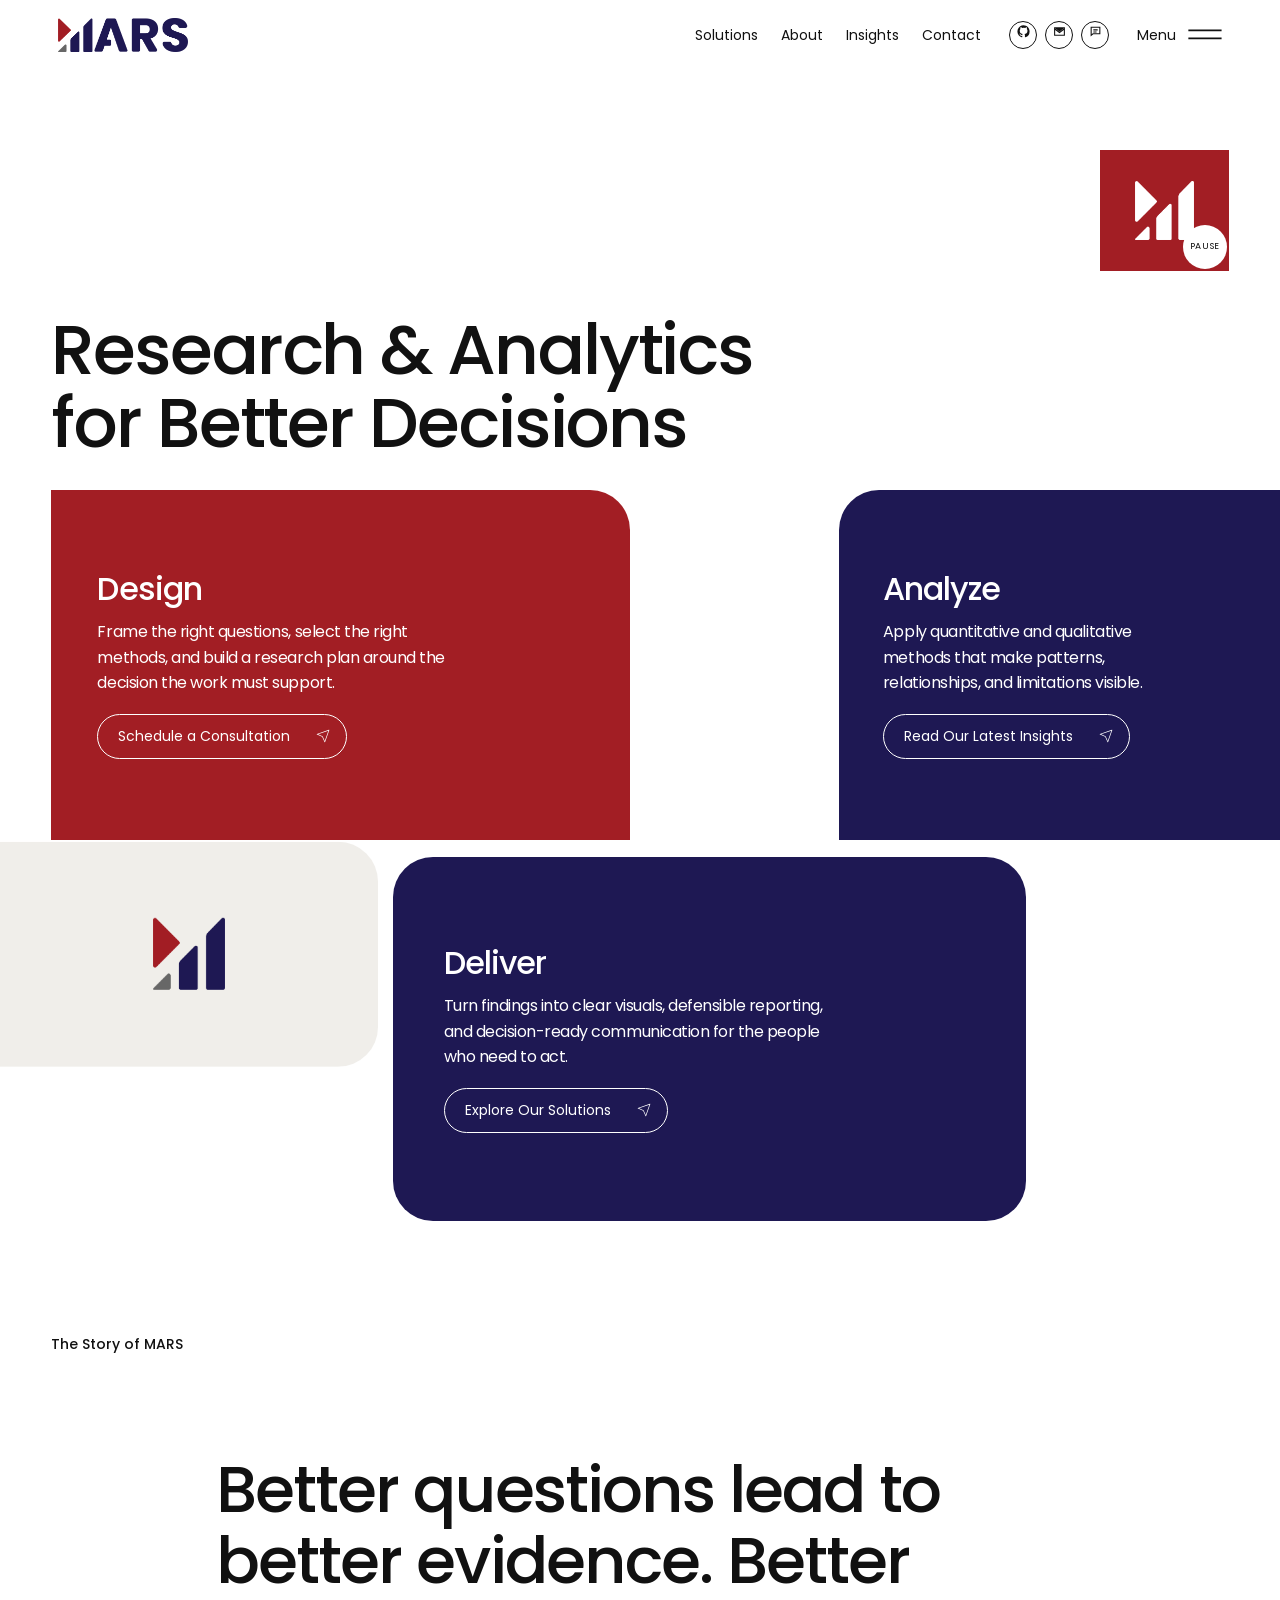
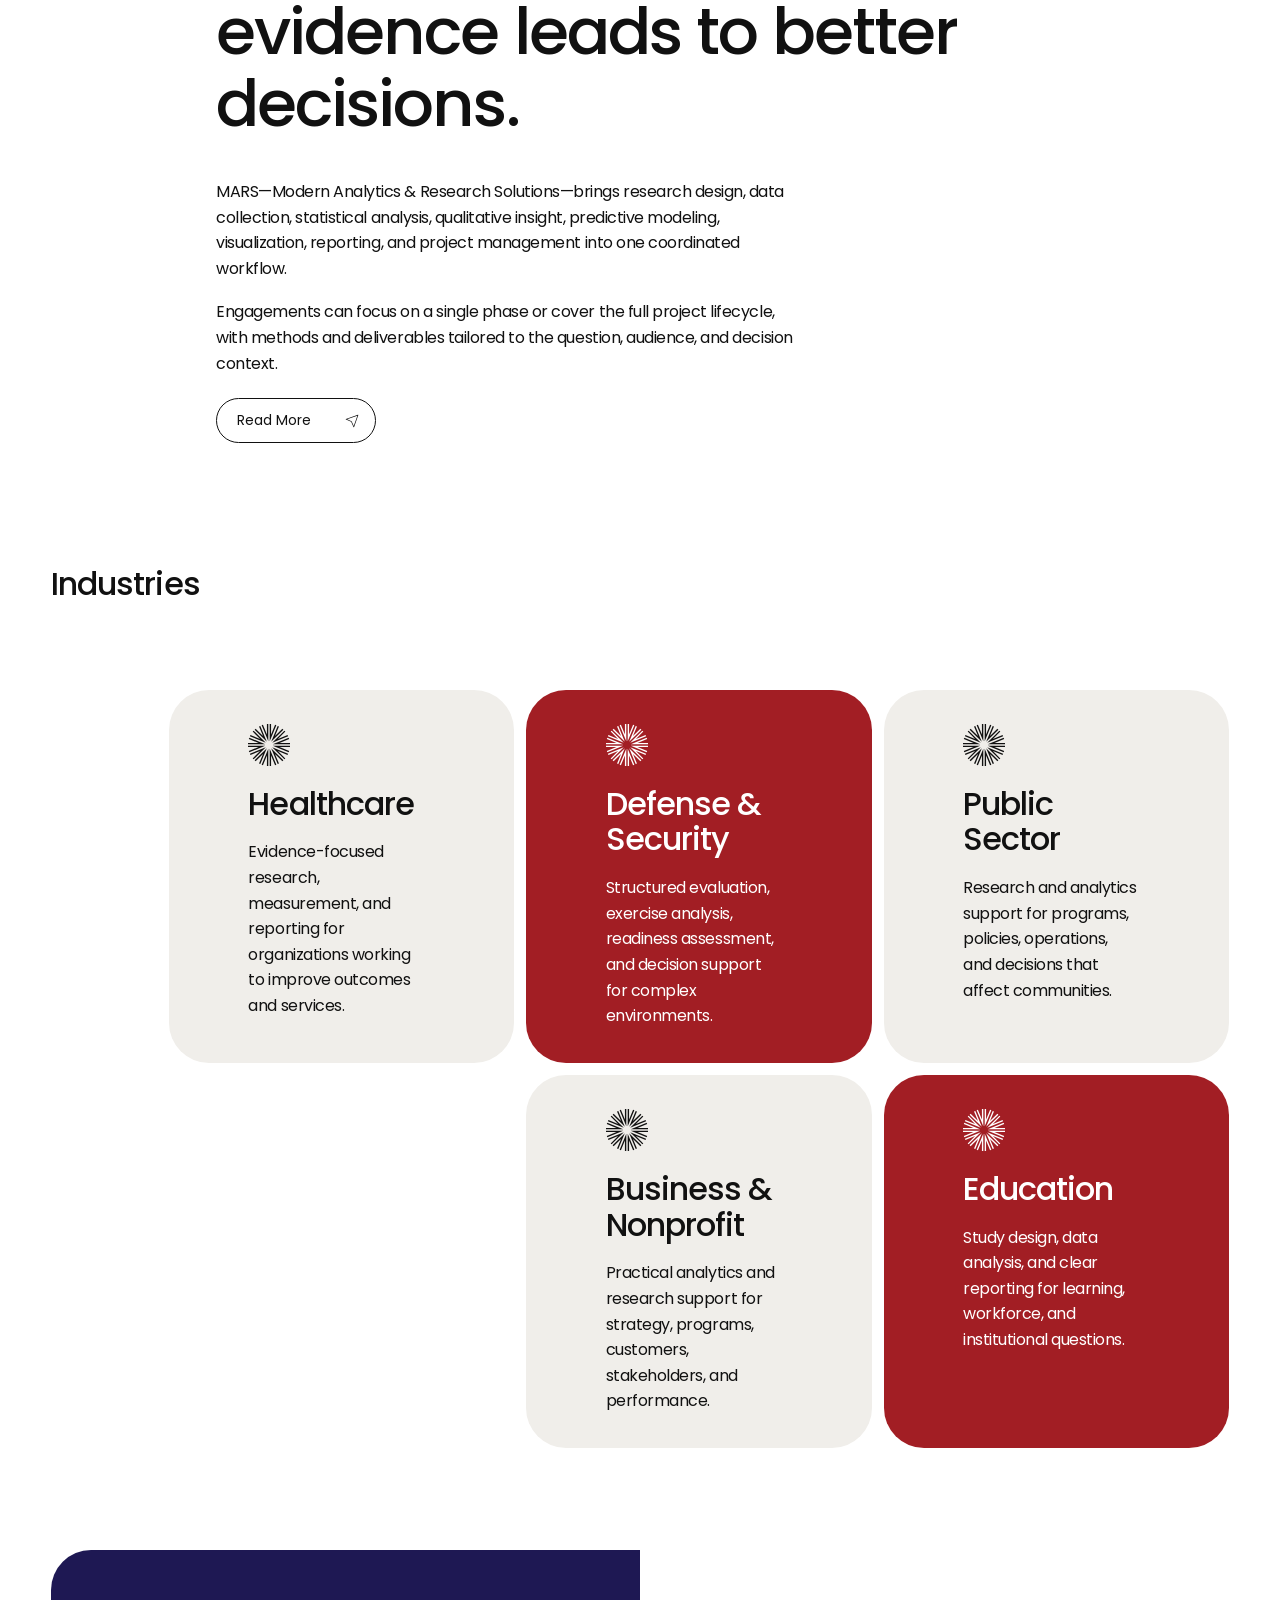
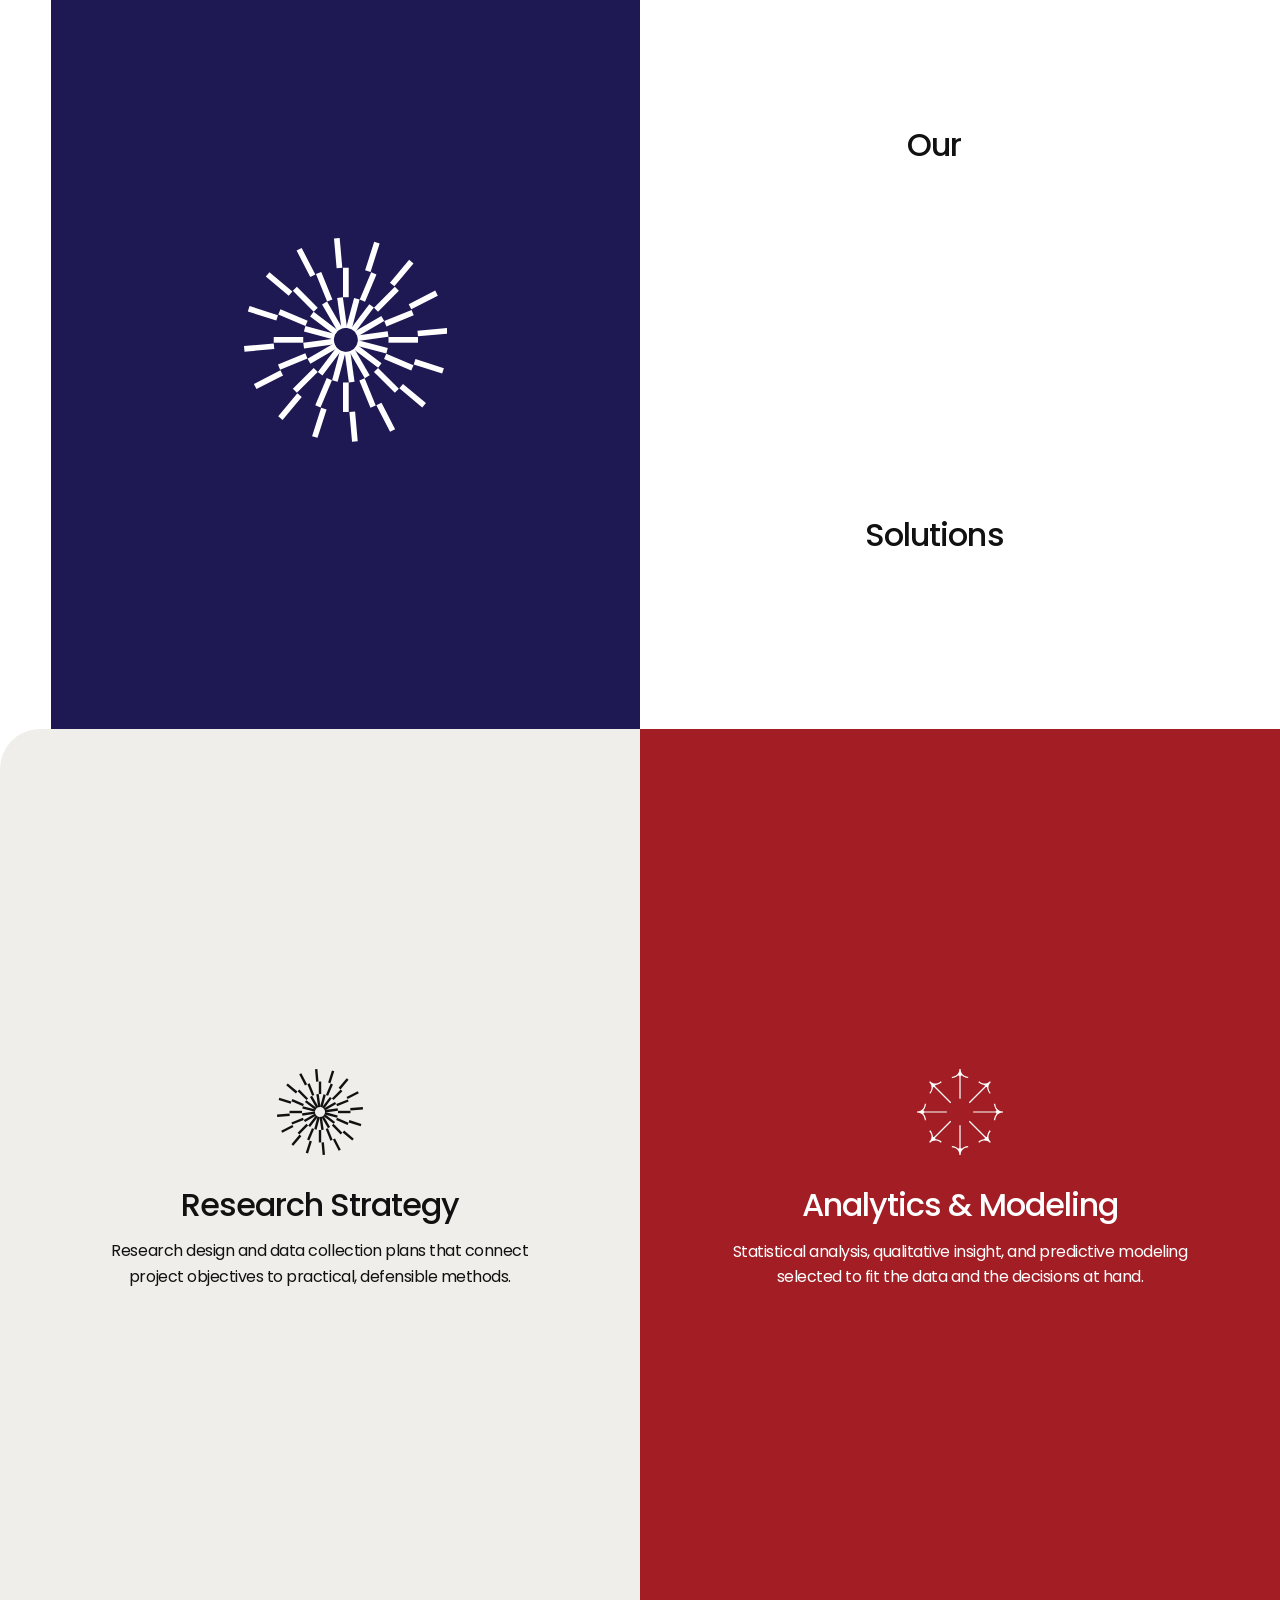
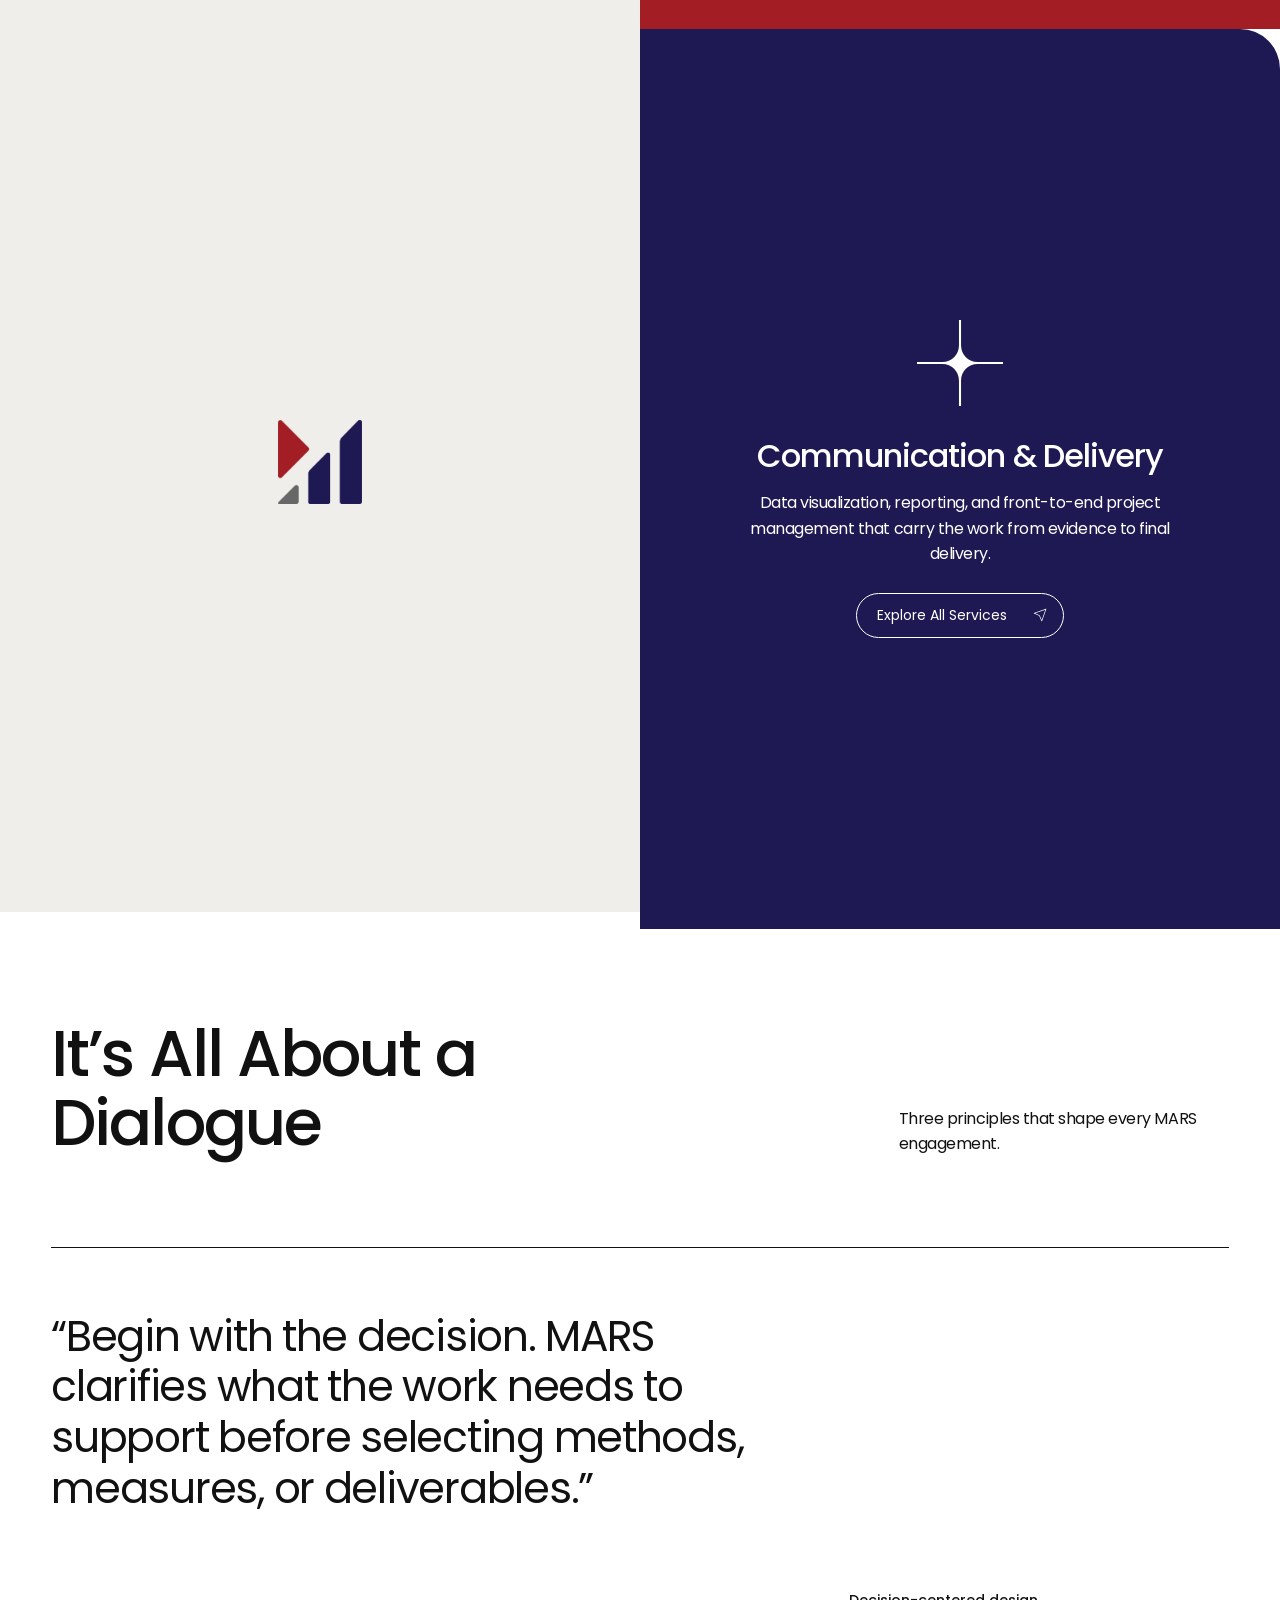
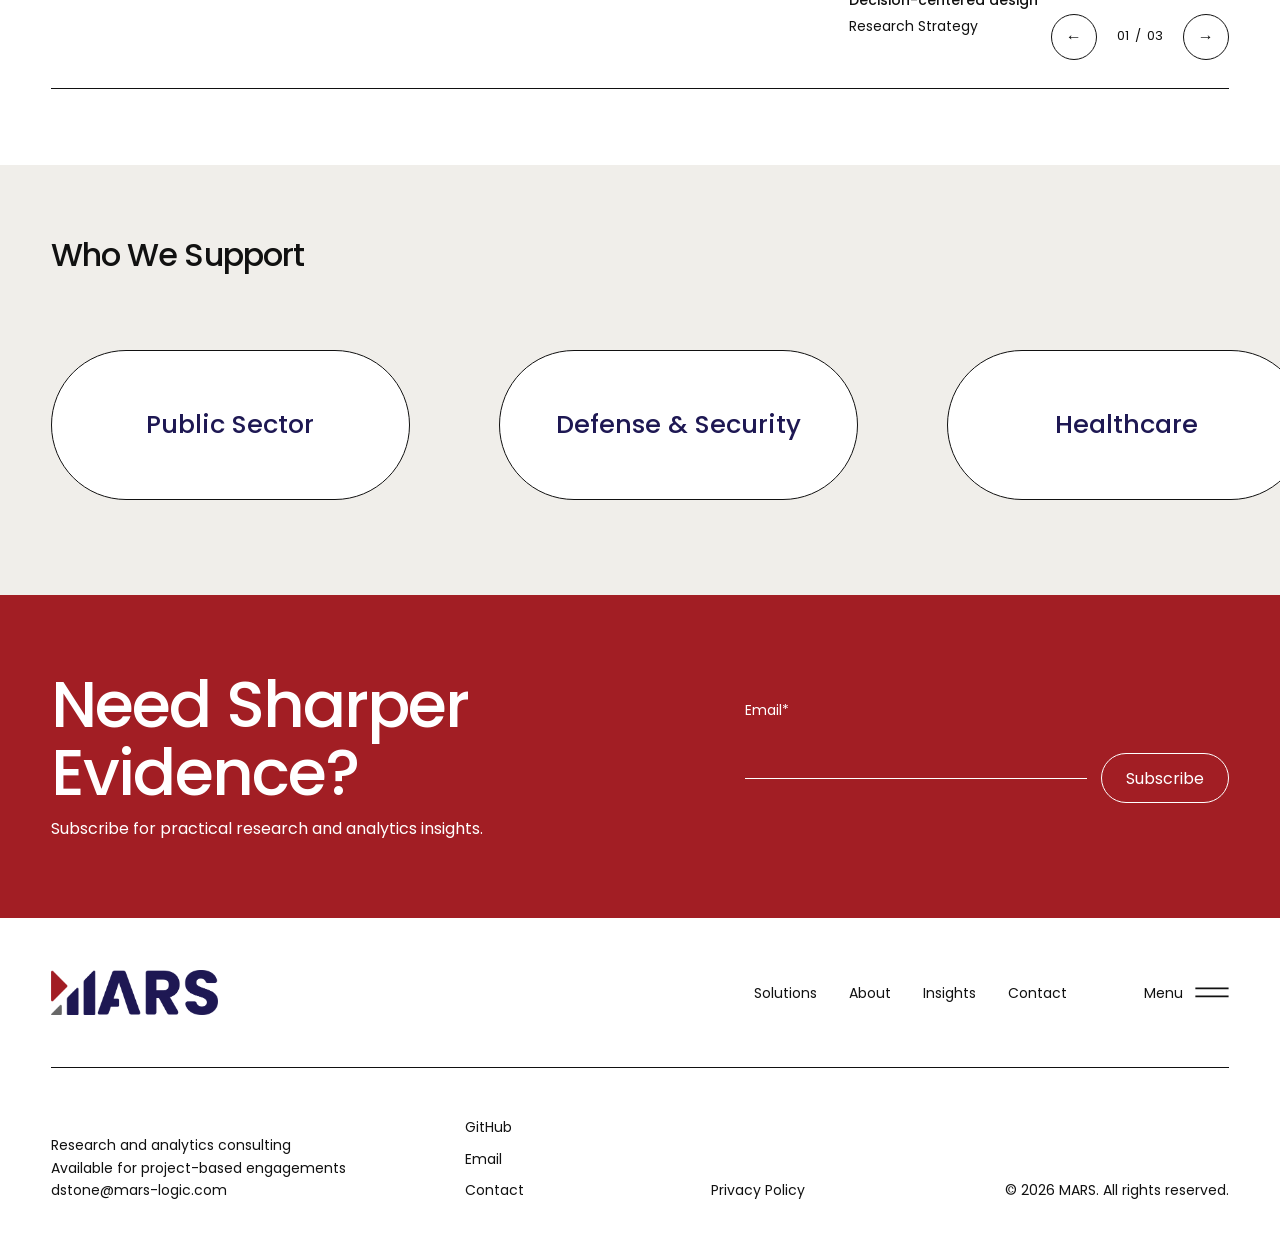
==== commit bc1ff92c: "Polish MARS site layout and content" ====
--- a/index.html
+++ b/index.html
@@ -12,7 +12,7 @@
   <meta property="og:description" content="MARS provides integrated research design, data collection, analysis, modeling, visualization, reporting, and project management.">
   <meta property="og:url" content="https://www.mars-logic.com/">
   <meta property="og:image" content="https://www.mars-logic.com/images/og-image.png">
-  <meta name="twitter:card" content="summary">
+  <meta name="twitter:card" content="summary_large_image">
   <title>MARS | Modern Analytics &amp; Research Solutions</title>
   <link rel="canonical" href="https://www.mars-logic.com/">
   <link rel="icon" type="image/png" href="images/favicon-192.png">
@@ -410,7 +410,7 @@
 </svg></div>
 <h3>Communication &amp; Delivery</h3>
 <p>Data visualization, reporting, and front-to-end project management that carry the work from evidence to final delivery.</p>
-<a class="button-link button-link--dark" href="solutions.html">
+<a class="button-link" href="solutions.html">
 <span>Explore All Services</span>
 <svg aria-hidden="true" class="button-link__icon" focusable="false" viewbox="0 0 200 200">
 <path d="M169.996 34.048c.001-.064-.001-.128-.003-.192a4.05 4.05 0 0 0-.05-.527 3.921 3.921 0 0 0-.191-.643 3.889 3.889 0 0 0-.366-.656 3.941 3.941 0 0 0-.451-.552 3.925 3.925 0 0 0-.727-.563 3.988 3.988 0 0 0-.48-.252 3.995 3.995 0 0 0-.641-.19 3.975 3.975 0 0 0-.522-.05 3.948 3.948 0 0 0-.648.062l-.036.004a3.835 3.835 0 0 0-.548.149L32.656 76.441a3.973 3.973 0 0 0-.302 7.378l58.033 25.792 25.793 58.033a3.97 3.97 0 0 0 7.378-.302l45.991-132.073a3.89 3.89 0 0 0 .447-1.221ZM119.191 155.086l-21.896-49.264a3.971 3.971 0 0 0-2.014-2.014L46.017 81.912l113.6-39.572-40.426 112.746Z"></path>
--- a/styles.css
+++ b/styles.css
@@ -1,5 +1,5 @@
 /*
-  MARS — homepage styles
+  MARS — site styles
   Visual system follows Wix template 3301 (Business Consulting Agency).
   Typeface and brand palette are the intended substitutions.
   No gradients are used.
@@ -13,7 +13,7 @@
   --star-dust: #f0eeea;
   --paper: #ffffff;
   --ink: #111111;
-  --muted-panel: #eeeeee;
+  --muted-panel: var(--star-dust);
   --line: rgba(17, 17, 17, 0.18);
 
   --page-gutter: 4vw;
@@ -239,23 +239,26 @@
   transition: background-color 180ms ease, color 180ms ease;
 }
 
-.social-links--header li:nth-child(1) a::before {
-  content: "gh";
-}
-
-.social-links--header li:nth-child(2) a::before {
-  content: "@";
-}
-
-.social-links--header li:nth-child(3) a::before {
-  content: "?";
+/* Compact icon treatment mirrors the template's circular social controls. */
+.social-links--header li:nth-child(1) {
+  --social-icon: url("data:image/svg+xml,%3Csvg xmlns='http://www.w3.org/2000/svg' viewBox='0 0 24 24'%3E%3Cpath d='M12 .5C5.73.5.75 5.74.75 12c0 5.01 3.44 9.27 8.2 10.77.6.11.82-.26.82-.58 0-.29-.01-1.25-.02-2.26-3.34.73-4.04-1.42-4.04-1.42-.55-1.39-1.34-1.76-1.34-1.76-1.09-.74.08-.73.08-.73 1.2.08 1.84 1.23 1.84 1.23 1.07 1.84 2.8 1.31 3.49 1 .11-.78.42-1.31.76-1.61-2.67-.3-5.47-1.34-5.47-5.93 0-1.31.47-2.38 1.23-3.22-.12-.3-.53-1.52.12-3.18 0 0 1-.32 3.3 1.23a11.5 11.5 0 0 1 6 0c.58-1.57 2.27-1.23 2.27-1.23.65 1.66.24 2.88.12 3.18.77.84 1.23 1.91 1.23 3.22 0 4.6-2.81 5.62-5.48 5.92.43.37.81 1.1.81 2.22 0 1.61-.01 2.91-.01 3.31 0 .32.22.7.83.58A11.52 11.52 0 0 0 23.25 12C23.25 5.74 18.27.5 12 .5Z'/%3E%3C/svg%3E");
+}
+
+.social-links--header li:nth-child(2) {
+  --social-icon: url("data:image/svg+xml,%3Csvg xmlns='http://www.w3.org/2000/svg' viewBox='0 0 24 24'%3E%3Cpath d='M2 4h20v16H2V4Zm2 2v.35l8 6 8-6V6l-8 6-8-6Zm16 12V9l-8 6-8-6v9h16Z'/%3E%3C/svg%3E");
+}
+
+.social-links--header li:nth-child(3) {
+  --social-icon: url("data:image/svg+xml,%3Csvg xmlns='http://www.w3.org/2000/svg' viewBox='0 0 24 24'%3E%3Cpath d='M3 3h18v14H8l-5 4V3Zm2 2v12l2-2h12V5H5Zm3 3h8v2H8V8Zm0 4h6v2H8v-2Z'/%3E%3C/svg%3E");
 }
 
 .social-links--header a::before {
-  font-size: 10px;
-  font-weight: 600;
-  letter-spacing: -0.03em;
-  text-transform: lowercase;
+  content: "";
+  width: 13px;
+  height: 13px;
+  background: currentColor;
+  -webkit-mask: var(--social-icon) center / contain no-repeat;
+  mask: var(--social-icon) center / contain no-repeat;
 }
 
 .social-links--header a:hover {
@@ -459,13 +462,23 @@
   top: 80px;
   right: var(--page-gutter);
   overflow: hidden;
-  background: var(--martian-red);
+  background-color: var(--martian-red);
+  background-image: url("images/mars-icon-white.png");
+  background-position: center;
+  background-repeat: no-repeat;
+  background-size: 46% auto;
 }
 
 .hero-media__video {
   width: 100%;
   height: 100%;
   object-fit: contain;
+}
+
+.hero-media.video-is-unavailable .hero-media__video,
+.hero-media.video-is-unavailable .video-toggle,
+.media-is-unavailable > img {
+  display: none;
 }
 
 .video-toggle {
@@ -585,7 +598,11 @@
   min-height: 225px;
   overflow: hidden;
   border-radius: 0 var(--section-radius) var(--section-radius) 0;
-  background: var(--star-dust);
+  background-color: var(--star-dust);
+  background-image: url("images/mars-icon-color.png");
+  background-position: center;
+  background-repeat: no-repeat;
+  background-size: 72px auto;
 }
 
 .feature-wide__media img {
@@ -602,11 +619,11 @@
   padding: 42px 8%;
   border-radius: var(--section-radius);
   background: var(--deep-space);
-  color: var(--martian-red);
+  color: var(--paper);
 }
 
 .feature-panel--three .button-link:hover {
-  background: var(--martian-red);
+  background: var(--paper);
   color: var(--deep-space);
 }
 
@@ -836,6 +853,11 @@
 .solution-wide__media {
   min-height: 100vh;
   overflow: hidden;
+  background-color: var(--star-dust);
+  background-image: url("images/mars-icon-color.png");
+  background-position: center;
+  background-repeat: no-repeat;
+  background-size: 84px auto;
 }
 
 .solution-wide__media img {
@@ -1853,6 +1875,11 @@
 .about-story__media {
   min-height: 760px;
   overflow: hidden;
+  background-color: var(--star-dust);
+  background-image: url("images/mars-icon-color.png");
+  background-position: center;
+  background-repeat: no-repeat;
+  background-size: 84px auto;
 }
 
 .about-story__media img {
@@ -2009,7 +2036,11 @@
   aspect-ratio: 4 / 3;
   overflow: hidden;
   border-radius: var(--section-radius) var(--section-radius) 0 0;
-  background: var(--star-dust);
+  background-color: var(--star-dust);
+  background-image: url("images/mars-icon-color.png");
+  background-position: center;
+  background-repeat: no-repeat;
+  background-size: 64px auto;
 }
 
 .insight-card__media img {
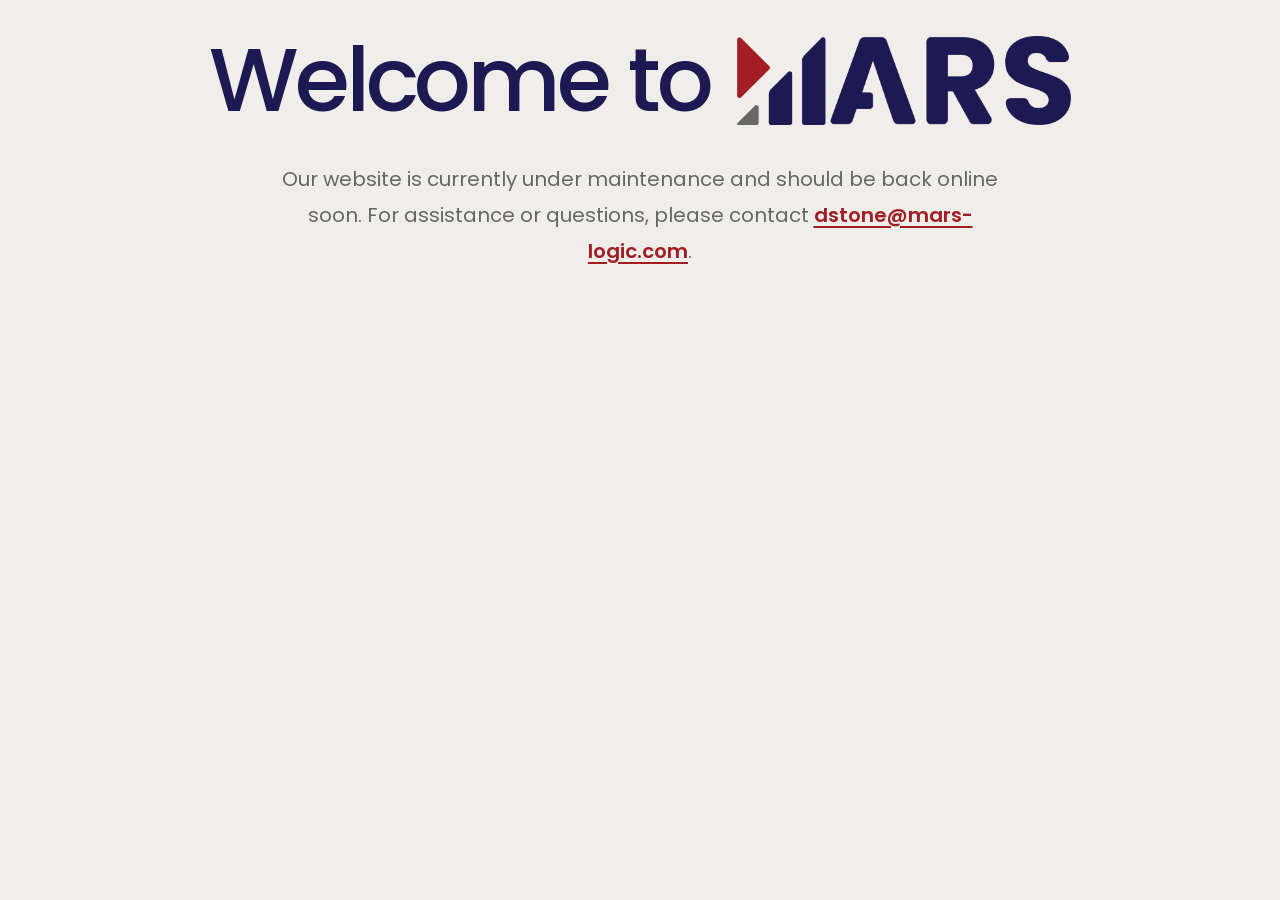
==== commit 338a7752: "Replace website with maintenance page" ====
--- a/index.html
+++ b/index.html
@@ -1,505 +1,133 @@
-<!DOCTYPE html>
+<!doctype html>
 <html lang="en">
 <head>
-  <meta charset="UTF-8">
-  <meta name="viewport" content="width=device-width, initial-scale=1.0">
-  <meta name="description" content="MARS provides integrated research design, data collection, analysis, modeling, visualization, reporting, and project management.">
-  <meta name="theme-color" content="#1e1853">
-  <meta name="color-scheme" content="light">
-  <meta property="og:type" content="website">
-  <meta property="og:site_name" content="MARS">
-  <meta property="og:title" content="MARS | Modern Analytics &amp; Research Solutions">
-  <meta property="og:description" content="MARS provides integrated research design, data collection, analysis, modeling, visualization, reporting, and project management.">
-  <meta property="og:url" content="https://www.mars-logic.com/">
-  <meta property="og:image" content="https://www.mars-logic.com/images/og-image.png">
-  <meta name="twitter:card" content="summary_large_image">
-  <title>MARS | Modern Analytics &amp; Research Solutions</title>
-  <link rel="canonical" href="https://www.mars-logic.com/">
-  <link rel="icon" type="image/png" href="images/favicon-192.png">
-  <link rel="apple-touch-icon" sizes="192x192" href="images/favicon-192.png">
-  <link rel="manifest" href="site.webmanifest">
+  <meta charset="utf-8">
+  <meta name="viewport" content="width=device-width, initial-scale=1">
+  <title>MARS | Website Maintenance</title>
+  <meta
+    name="description"
+    content="The MARS website is currently undergoing maintenance."
+  >
+
   <link rel="preconnect" href="https://fonts.googleapis.com">
   <link rel="preconnect" href="https://fonts.gstatic.com" crossorigin>
-  <link href="https://fonts.googleapis.com/css2?family=Poppins:wght@400;500;600;700&display=swap" rel="stylesheet">
-  <link rel="stylesheet" href="styles.css">
-  <script src="script.js" defer></script>
+  <link
+    href="https://fonts.googleapis.com/css2?family=Poppins:wght@400;500;600&display=swap"
+    rel="stylesheet"
+  >
+
+  <style>
+    :root {
+      --martian-red: #a21e24;
+      --deep-space: #1e1853;
+      --stellar-grey: #676767;
+      --star-dust: #f0eeea;
+      --white: #ffffff;
+    }
+
+    * {
+      box-sizing: border-box;
+    }
+
+    html,
+    body {
+      min-height: 100%;
+      margin: 0;
+    }
+
+    body {
+      display: grid;
+      place-items: center;
+      padding: 32px;
+      background: var(--star-dust);
+      color: var(--deep-space);
+      font-family: "Poppins", Arial, sans-serif;
+    }
+
+    main {
+      width: min(100%, 960px);
+      text-align: center;
+    }
+
+    h1 {
+      display: flex;
+      flex-wrap: wrap;
+      align-items: center;
+      justify-content: center;
+      gap: 0.3em;
+      margin: 0 0 32px;
+      font-size: clamp(2.5rem, 7vw, 5.75rem);
+      font-weight: 500;
+      line-height: 1.08;
+      letter-spacing: -0.045em;
+    }
+
+    .logo {
+      display: block;
+      width: auto;
+      height: clamp(2.8rem, 7vw, 5.6rem);
+      object-fit: contain;
+    }
+
+    p {
+      max-width: 760px;
+      margin: 0 auto;
+      color: var(--stellar-grey);
+      font-size: clamp(1rem, 2vw, 1.25rem);
+      line-height: 1.8;
+    }
+
+    a {
+      color: var(--martian-red);
+      font-weight: 600;
+      text-decoration-thickness: 2px;
+      text-underline-offset: 4px;
+    }
+
+    a:hover,
+    a:focus-visible {
+      color: var(--deep-space);
+    }
+
+    a:focus-visible {
+      outline: 3px solid var(--martian-red);
+      outline-offset: 5px;
+      border-radius: 2px;
+    }
+
+    @media (max-width: 540px) {
+      body {
+        padding: 24px;
+      }
+
+      h1 {
+        gap: 0.18em;
+        margin-bottom: 24px;
+      }
+
+      .logo {
+        max-width: 70vw;
+      }
+    }
+  </style>
 </head>
-<body class="page page--home" data-page="home">
-<a class="skip-link" href="#main-content">Skip to content</a>
-<header class="site-header" data-site-header="" id="site-header">
-<div class="site-header__inner">
-<a aria-label="MARS home" class="site-brand" href="index.html"><img alt="MARS" src="images/mars-wordmark-color.png"/></a>
-<div class="site-header__right">
-<nav aria-label="Primary navigation" class="desktop-nav"><ul class="desktop-nav__list"><li><a href="solutions.html">Solutions</a></li><li><a href="about.html">About</a></li><li><a href="insights.html">Insights</a></li><li><a href="contact.html">Contact</a></li></ul></nav>
-<ul aria-label="MARS links" class="social-links social-links--header">
-<li><a aria-label="MARS on GitHub" href="https://github.com/DataByMARS" rel="noopener noreferrer" target="_blank">GitHub</a></li>
-<li><a aria-label="Email MARS" href="mailto:dstone@mars-logic.com">Email</a></li>
-<li><a aria-label="Contact MARS" href="contact.html">Contact</a></li>
-</ul>
-<button aria-controls="site-menu" aria-expanded="false" class="menu-open" data-menu-open="" type="button"><span class="menu-open__label">Menu</span><svg aria-hidden="true" class="menu-open__icon" viewbox="0 0 45 28"><path d="M44.462 7.285v2.408H.46V7.285z"></path><path d="M44.462 17.723v2.408H.46v-2.408z"></path></svg></button>
-</div>
-</div>
-<div aria-hidden="true" aria-label="Site navigation" aria-modal="true" class="site-menu" data-site-menu="" id="site-menu" role="dialog">
-<div class="site-menu__backdrop" data-menu-close=""></div>
-<div class="site-menu__panel" role="document">
-<div class="site-menu__topbar">
-<a aria-label="MARS home" class="site-brand site-brand--menu" href="index.html"><img alt="MARS" src="images/mars-wordmark-white.png"/></a>
-<button aria-label="Close navigation" class="menu-close" data-menu-close="" type="button"><span>Close</span><svg aria-hidden="true" viewbox="0 0 200 200"><path d="M166.333 38.892 160.442 33 99.667 93.775 38.892 33 33 38.892l60.775 60.775L33 160.442l5.892 5.891 60.775-60.775 60.775 60.775 5.891-5.891-60.775-60.775 60.775-60.775Z"></path></svg></button>
-</div>
-<nav aria-label="Overlay navigation" class="overlay-nav"><ol class="overlay-nav__list"><li><span>01</span><a href="solutions.html">Solutions</a></li><li><span>02</span><a href="about.html">About</a></li><li><span>03</span><a href="insights.html">Insights</a></li><li><span>04</span><a href="contact.html">Contact</a></li></ol></nav>
-<div class="site-menu__footer"><a href="mailto:dstone@mars-logic.com">dstone@mars-logic.com</a><ul aria-label="MARS links" class="social-links social-links--menu"><li><a href="https://github.com/DataByMARS" rel="noopener noreferrer" target="_blank">GitHub</a></li><li><a href="mailto:dstone@mars-logic.com">Email</a></li><li><a href="contact.html">Contact</a></li></ul></div>
-</div>
-</div>
-</header>
-<main id="main-content">
-<!-- Hero: title plus looping square video, matching the template's first screen. -->
-<section aria-labelledby="hero-title" class="hero-section" data-template-section="hero">
-<div class="hero-section__inner">
-<h1 data-motion="hero-title" id="hero-title">Research &amp; Analytics for Better Decisions</h1>
-<div class="hero-media" data-motion="hero-media" data-video-player="">
-<video aria-label="Decorative abstract motion graphic" autoplay="" class="hero-media__video" loop="" muted="" playsinline="" poster="https://static.wixstatic.com/media/c837a6_3852ddf135a044d8abb5b899e429de06f000.png" preload="metadata" referrerpolicy="no-referrer">
-<source src="https://video.wixstatic.com/video/c837a6_3852ddf135a044d8abb5b899e429de06/720p/mp4/file.mp4" type="video/mp4"/>
-</video>
-<button aria-label="Pause decorative video" aria-pressed="false" class="video-toggle" data-video-toggle="" type="button">
-<span aria-hidden="true" class="video-toggle__play">Play</span>
-<span aria-hidden="true" class="video-toggle__pause">Pause</span>
-</button>
-</div>
-</div>
-</section>
-<!-- React / Revitalize / Relaunch translated into a MARS three-step message. -->
-<section aria-label="How MARS supports a project" class="feature-section feature-section--pair" data-template-section="feature-pair">
-<div class="feature-grid feature-grid--pair">
-<article class="feature-panel feature-panel--one" data-motion="feature-panel">
-<div class="feature-panel__body">
-<h2>Design</h2>
-<p>Frame the right questions, select the right methods, and build a research plan around the decision the work must support.</p>
-</div>
-<a class="button-link" href="contact.html">
-<span>Schedule a Consultation</span>
-<svg aria-hidden="true" class="button-link__icon" focusable="false" viewbox="0 0 200 200">
-<path d="M169.996 34.048c.001-.064-.001-.128-.003-.192a4.05 4.05 0 0 0-.05-.527 3.921 3.921 0 0 0-.191-.643 3.889 3.889 0 0 0-.366-.656 3.941 3.941 0 0 0-.451-.552 3.925 3.925 0 0 0-.727-.563 3.988 3.988 0 0 0-.48-.252 3.995 3.995 0 0 0-.641-.19 3.975 3.975 0 0 0-.522-.05 3.948 3.948 0 0 0-.648.062l-.036.004a3.835 3.835 0 0 0-.548.149L32.656 76.441a3.973 3.973 0 0 0-.302 7.378l58.033 25.792 25.793 58.033a3.97 3.97 0 0 0 7.378-.302l45.991-132.073a3.89 3.89 0 0 0 .447-1.221ZM119.191 155.086l-21.896-49.264a3.971 3.971 0 0 0-2.014-2.014L46.017 81.912l113.6-39.572-40.426 112.746Z"></path>
-</svg>
-</a>
-</article>
-<article class="feature-panel feature-panel--two" data-motion="feature-panel">
-<div class="feature-panel__body">
-<h2>Analyze</h2>
-<p>Apply quantitative and qualitative methods that make patterns, relationships, and limitations visible.</p>
-</div>
-<a class="button-link" href="insights.html">
-<span>Read Our Latest Insights</span>
-<svg aria-hidden="true" class="button-link__icon" focusable="false" viewbox="0 0 200 200">
-<path d="M169.996 34.048c.001-.064-.001-.128-.003-.192a4.05 4.05 0 0 0-.05-.527 3.921 3.921 0 0 0-.191-.643 3.889 3.889 0 0 0-.366-.656 3.941 3.941 0 0 0-.451-.552 3.925 3.925 0 0 0-.727-.563 3.988 3.988 0 0 0-.48-.252 3.995 3.995 0 0 0-.641-.19 3.975 3.975 0 0 0-.522-.05 3.948 3.948 0 0 0-.648.062l-.036.004a3.835 3.835 0 0 0-.548.149L32.656 76.441a3.973 3.973 0 0 0-.302 7.378l58.033 25.792 25.793 58.033a3.97 3.97 0 0 0 7.378-.302l45.991-132.073a3.89 3.89 0 0 0 .447-1.221ZM119.191 155.086l-21.896-49.264a3.971 3.971 0 0 0-2.014-2.014L46.017 81.912l113.6-39.572-40.426 112.746Z"></path>
-</svg>
-</a>
-</article>
-</div>
-</section>
-<section class="feature-section feature-section--wide" data-template-section="feature-wide">
-<div class="feature-wide" data-motion="feature-wide">
-<div class="feature-wide__media" data-parallax="image">
-<img alt="Professionals collaborating around a table" decoding="async" loading="lazy" referrerpolicy="no-referrer" src="https://static.wixstatic.com/media/c837a6_5e19bd47c2dc45398993d8c780db299a~mv2.jpg"/>
-</div>
-<article class="feature-panel feature-panel--three">
-<div class="feature-panel__body">
-<h2>Deliver</h2>
-<p>Turn findings into clear visuals, defensible reporting, and decision-ready communication for the people who need to act.</p>
-</div>
-<a class="button-link" href="solutions.html">
-<span>Explore Our Solutions</span>
-<svg aria-hidden="true" class="button-link__icon" focusable="false" viewbox="0 0 200 200">
-<path d="M169.996 34.048c.001-.064-.001-.128-.003-.192a4.05 4.05 0 0 0-.05-.527 3.921 3.921 0 0 0-.191-.643 3.889 3.889 0 0 0-.366-.656 3.941 3.941 0 0 0-.451-.552 3.925 3.925 0 0 0-.727-.563 3.988 3.988 0 0 0-.48-.252 3.995 3.995 0 0 0-.641-.19 3.975 3.975 0 0 0-.522-.05 3.948 3.948 0 0 0-.648.062l-.036.004a3.835 3.835 0 0 0-.548.149L32.656 76.441a3.973 3.973 0 0 0-.302 7.378l58.033 25.792 25.793 58.033a3.97 3.97 0 0 0 7.378-.302l45.991-132.073a3.89 3.89 0 0 0 .447-1.221ZM119.191 155.086l-21.896-49.264a3.971 3.971 0 0 0-2.014-2.014L46.017 81.912l113.6-39.572-40.426 112.746Z"></path>
-</svg>
-</a>
-</article>
-</div>
-</section>
-<!-- Story section. -->
-<section aria-labelledby="story-title" class="story-section" data-template-section="story">
-<div class="story-section__inner">
-<p class="section-label">The Story of MARS</p>
-<div class="story-section__content">
-<h2 data-motion="story-heading" id="story-title">Better questions lead to better evidence. Better evidence leads to better decisions.</h2>
-<div class="story-section__copy" data-motion="story-copy">
-<p>MARS—Modern Analytics &amp; Research Solutions—brings research design, data collection, statistical analysis, qualitative insight, predictive modeling, visualization, reporting, and project management into one coordinated workflow.</p>
-<p>Engagements can focus on a single phase or cover the full project lifecycle, with methods and deliverables tailored to the question, audience, and decision context.</p>
-<a class="button-link button-link--dark" href="about.html">
-<span>Read More</span>
-<svg aria-hidden="true" class="button-link__icon" focusable="false" viewbox="0 0 200 200">
-<path d="M169.996 34.048c.001-.064-.001-.128-.003-.192a4.05 4.05 0 0 0-.05-.527 3.921 3.921 0 0 0-.191-.643 3.889 3.889 0 0 0-.366-.656 3.941 3.941 0 0 0-.451-.552 3.925 3.925 0 0 0-.727-.563 3.988 3.988 0 0 0-.48-.252 3.995 3.995 0 0 0-.641-.19 3.975 3.975 0 0 0-.522-.05 3.948 3.948 0 0 0-.648.062l-.036.004a3.835 3.835 0 0 0-.548.149L32.656 76.441a3.973 3.973 0 0 0-.302 7.378l58.033 25.792 25.793 58.033a3.97 3.97 0 0 0 7.378-.302l45.991-132.073a3.89 3.89 0 0 0 .447-1.221ZM119.191 155.086l-21.896-49.264a3.971 3.971 0 0 0-2.014-2.014L46.017 81.912l113.6-39.572-40.426 112.746Z"></path>
-</svg>
-</a>
-</div>
-</div>
-</div>
-</section>
-<!-- Five-card industry row. -->
-<section aria-labelledby="industries-title" class="industries-section" data-template-section="industries">
-<div class="industries-section__inner">
-<h2 id="industries-title">Industries</h2>
-<div class="industries-grid">
-<article class="industry-card" data-motion="industry-card">
-<div class="industry-card__icon"><svg aria-hidden="true" aria-label="" class="industry-card__icon-svg" data-bbox="20 20 160 160" data-type="shape" focusable="false" preserveaspectratio="xMidYMid meet" role="presentation" viewbox="20 20 160 160" xmlns="http://www.w3.org/2000/svg">
-<g>
-<path d="m72.052 25.173 4.777-2.057 15.342 36.848-.1-39.957L97.309 20v65.506L72.052 25.173z"></path>
-<path d="m127.948 25.173-4.777-2.057-15.342 36.848.1-39.957-5.238-.007v65.506l25.257-60.333z"></path>
-<path d="m127.948 174.827-4.777 2.057-15.342-36.848.1 39.957-5.238.007v-65.506l25.257 60.333z"></path>
-<path d="m72.052 174.827 4.777 2.057 15.342-36.848-.1 39.957 5.238.007v-65.506l-25.257 60.333z"></path>
-<path d="m174.827 72.052 2.057 4.777-36.848 15.342 39.957-.1.007 5.238h-65.506l60.333-25.257z"></path>
-<path d="m174.827 127.948 2.057-4.777-36.848-15.342 39.957.1.007-5.238h-65.506l60.333 25.257z"></path>
-<path d="m25.173 127.948-2.057-4.777 36.848-15.342-39.957.1-.007-5.238h65.506l-60.333 25.257z"></path>
-<path d="m25.173 72.052-2.057 4.777 36.848 15.342-39.957-.1L20 97.309h65.506L25.173 72.052z"></path>
-<path d="m133.148 27.327 4.832 1.924-15.206 36.904 28.183-28.325 3.709 3.699-46.32 46.319 24.802-60.521z"></path>
-<path d="m172.673 66.852-1.924-4.832-36.904 15.206 28.325-28.183-3.699-3.709-46.319 46.32 60.521-24.802z"></path>
-<path d="m66.852 172.673-4.832-1.924 15.206-36.904-28.183 28.325-3.709-3.699 46.32-46.319-24.802 60.521z"></path>
-<path d="m27.327 133.148 1.924 4.832 36.904-15.206-28.325 28.183 3.699 3.709 46.319-46.32-60.521 24.802z"></path>
-<path d="m172.673 133.148-1.924 4.832-36.904-15.206 28.325 28.183-3.699 3.709-46.319-46.32 60.521 24.802z"></path>
-<path d="m133.148 172.673 4.832-1.924-15.206-36.904 28.183 28.325 3.709-3.699-46.32-46.319 24.802 60.521z"></path>
-<path d="m27.327 66.852 1.924-4.832 36.904 15.206L37.83 49.043l3.699-3.709 46.319 46.32-60.521-24.802z"></path>
-<path d="m66.852 27.327-4.832 1.924 15.206 36.904L49.043 37.83l-3.709 3.699 46.32 46.319-24.802-60.521z"></path>
-</g>
-</svg></div>
-<h3>Public Sector</h3>
-<p>Research and analytics support for programs, policies, operations, and decisions that affect communities.</p>
-</article>
-<article class="industry-card" data-motion="industry-card">
-<div class="industry-card__icon"><svg aria-hidden="true" aria-label="" class="industry-card__icon-svg" data-bbox="20 20 160 160" data-type="shape" focusable="false" preserveaspectratio="xMidYMid meet" role="presentation" viewbox="20 20 160 160" xmlns="http://www.w3.org/2000/svg">
-<g>
-<path d="m72.052 25.173 4.777-2.057 15.342 36.848-.1-39.957L97.309 20v65.506L72.052 25.173z"></path>
-<path d="m127.948 25.173-4.777-2.057-15.342 36.848.1-39.957-5.238-.007v65.506l25.257-60.333z"></path>
-<path d="m127.948 174.827-4.777 2.057-15.342-36.848.1 39.957-5.238.007v-65.506l25.257 60.333z"></path>
-<path d="m72.052 174.827 4.777 2.057 15.342-36.848-.1 39.957 5.238.007v-65.506l-25.257 60.333z"></path>
-<path d="m174.827 72.052 2.057 4.777-36.848 15.342 39.957-.1.007 5.238h-65.506l60.333-25.257z"></path>
-<path d="m174.827 127.948 2.057-4.777-36.848-15.342 39.957.1.007-5.238h-65.506l60.333 25.257z"></path>
-<path d="m25.173 127.948-2.057-4.777 36.848-15.342-39.957.1-.007-5.238h65.506l-60.333 25.257z"></path>
-<path d="m25.173 72.052-2.057 4.777 36.848 15.342-39.957-.1L20 97.309h65.506L25.173 72.052z"></path>
-<path d="m133.148 27.327 4.832 1.924-15.206 36.904 28.183-28.325 3.709 3.699-46.32 46.319 24.802-60.521z"></path>
-<path d="m172.673 66.852-1.924-4.832-36.904 15.206 28.325-28.183-3.699-3.709-46.319 46.32 60.521-24.802z"></path>
-<path d="m66.852 172.673-4.832-1.924 15.206-36.904-28.183 28.325-3.709-3.699 46.32-46.319-24.802 60.521z"></path>
-<path d="m27.327 133.148 1.924 4.832 36.904-15.206-28.325 28.183 3.699 3.709 46.319-46.32-60.521 24.802z"></path>
-<path d="m172.673 133.148-1.924 4.832-36.904-15.206 28.325 28.183-3.699 3.709-46.319-46.32 60.521 24.802z"></path>
-<path d="m133.148 172.673 4.832-1.924-15.206-36.904 28.183 28.325 3.709-3.699-46.32-46.319 24.802 60.521z"></path>
-<path d="m27.327 66.852 1.924-4.832 36.904 15.206L37.83 49.043l3.699-3.709 46.319 46.32-60.521-24.802z"></path>
-<path d="m66.852 27.327-4.832 1.924 15.206 36.904L49.043 37.83l-3.709 3.699 46.32 46.319-24.802-60.521z"></path>
-</g>
-</svg></div>
-<h3>Defense &amp; Security</h3>
-<p>Structured evaluation, exercise analysis, readiness assessment, and decision support for complex environments.</p>
-</article>
-<article class="industry-card" data-motion="industry-card">
-<div class="industry-card__icon"><svg aria-hidden="true" aria-label="" class="industry-card__icon-svg" data-bbox="20 20 160 160" data-type="shape" focusable="false" preserveaspectratio="xMidYMid meet" role="presentation" viewbox="20 20 160 160" xmlns="http://www.w3.org/2000/svg">
-<g>
-<path d="m72.052 25.173 4.777-2.057 15.342 36.848-.1-39.957L97.309 20v65.506L72.052 25.173z"></path>
-<path d="m127.948 25.173-4.777-2.057-15.342 36.848.1-39.957-5.238-.007v65.506l25.257-60.333z"></path>
-<path d="m127.948 174.827-4.777 2.057-15.342-36.848.1 39.957-5.238.007v-65.506l25.257 60.333z"></path>
-<path d="m72.052 174.827 4.777 2.057 15.342-36.848-.1 39.957 5.238.007v-65.506l-25.257 60.333z"></path>
-<path d="m174.827 72.052 2.057 4.777-36.848 15.342 39.957-.1.007 5.238h-65.506l60.333-25.257z"></path>
-<path d="m174.827 127.948 2.057-4.777-36.848-15.342 39.957.1.007-5.238h-65.506l60.333 25.257z"></path>
-<path d="m25.173 127.948-2.057-4.777 36.848-15.342-39.957.1-.007-5.238h65.506l-60.333 25.257z"></path>
-<path d="m25.173 72.052-2.057 4.777 36.848 15.342-39.957-.1L20 97.309h65.506L25.173 72.052z"></path>
-<path d="m133.148 27.327 4.832 1.924-15.206 36.904 28.183-28.325 3.709 3.699-46.32 46.319 24.802-60.521z"></path>
-<path d="m172.673 66.852-1.924-4.832-36.904 15.206 28.325-28.183-3.699-3.709-46.319 46.32 60.521-24.802z"></path>
-<path d="m66.852 172.673-4.832-1.924 15.206-36.904-28.183 28.325-3.709-3.699 46.32-46.319-24.802 60.521z"></path>
-<path d="m27.327 133.148 1.924 4.832 36.904-15.206-28.325 28.183 3.699 3.709 46.319-46.32-60.521 24.802z"></path>
-<path d="m172.673 133.148-1.924 4.832-36.904-15.206 28.325 28.183-3.699 3.709-46.319-46.32 60.521 24.802z"></path>
-<path d="m133.148 172.673 4.832-1.924-15.206-36.904 28.183 28.325 3.709-3.699-46.32-46.319 24.802 60.521z"></path>
-<path d="m27.327 66.852 1.924-4.832 36.904 15.206L37.83 49.043l3.699-3.709 46.319 46.32-60.521-24.802z"></path>
-<path d="m66.852 27.327-4.832 1.924 15.206 36.904L49.043 37.83l-3.709 3.699 46.32 46.319-24.802-60.521z"></path>
-</g>
-</svg></div>
-<h3>Healthcare</h3>
-<p>Evidence-focused research, measurement, and reporting for organizations working to improve outcomes and services.</p>
-</article>
-<article class="industry-card" data-motion="industry-card">
-<div class="industry-card__icon"><svg aria-hidden="true" aria-label="" class="industry-card__icon-svg" data-bbox="20 20 160 160" data-type="shape" focusable="false" preserveaspectratio="xMidYMid meet" role="presentation" viewbox="20 20 160 160" xmlns="http://www.w3.org/2000/svg">
-<g>
-<path d="m72.052 25.173 4.777-2.057 15.342 36.848-.1-39.957L97.309 20v65.506L72.052 25.173z"></path>
-<path d="m127.948 25.173-4.777-2.057-15.342 36.848.1-39.957-5.238-.007v65.506l25.257-60.333z"></path>
-<path d="m127.948 174.827-4.777 2.057-15.342-36.848.1 39.957-5.238.007v-65.506l25.257 60.333z"></path>
-<path d="m72.052 174.827 4.777 2.057 15.342-36.848-.1 39.957 5.238.007v-65.506l-25.257 60.333z"></path>
-<path d="m174.827 72.052 2.057 4.777-36.848 15.342 39.957-.1.007 5.238h-65.506l60.333-25.257z"></path>
-<path d="m174.827 127.948 2.057-4.777-36.848-15.342 39.957.1.007-5.238h-65.506l60.333 25.257z"></path>
-<path d="m25.173 127.948-2.057-4.777 36.848-15.342-39.957.1-.007-5.238h65.506l-60.333 25.257z"></path>
-<path d="m25.173 72.052-2.057 4.777 36.848 15.342-39.957-.1L20 97.309h65.506L25.173 72.052z"></path>
-<path d="m133.148 27.327 4.832 1.924-15.206 36.904 28.183-28.325 3.709 3.699-46.32 46.319 24.802-60.521z"></path>
-<path d="m172.673 66.852-1.924-4.832-36.904 15.206 28.325-28.183-3.699-3.709-46.319 46.32 60.521-24.802z"></path>
-<path d="m66.852 172.673-4.832-1.924 15.206-36.904-28.183 28.325-3.709-3.699 46.32-46.319-24.802 60.521z"></path>
-<path d="m27.327 133.148 1.924 4.832 36.904-15.206-28.325 28.183 3.699 3.709 46.319-46.32-60.521 24.802z"></path>
-<path d="m172.673 133.148-1.924 4.832-36.904-15.206 28.325 28.183-3.699 3.709-46.319-46.32 60.521 24.802z"></path>
-<path d="m133.148 172.673 4.832-1.924-15.206-36.904 28.183 28.325 3.709-3.699-46.32-46.319 24.802 60.521z"></path>
-<path d="m27.327 66.852 1.924-4.832 36.904 15.206L37.83 49.043l3.699-3.709 46.319 46.32-60.521-24.802z"></path>
-<path d="m66.852 27.327-4.832 1.924 15.206 36.904L49.043 37.83l-3.709 3.699 46.32 46.319-24.802-60.521z"></path>
-</g>
-</svg></div>
-<h3>Education</h3>
-<p>Study design, data analysis, and clear reporting for learning, workforce, and institutional questions.</p>
-</article>
-<article class="industry-card" data-motion="industry-card">
-<div class="industry-card__icon"><svg aria-hidden="true" aria-label="" class="industry-card__icon-svg" data-bbox="20 20 160 160" data-type="shape" focusable="false" preserveaspectratio="xMidYMid meet" role="presentation" viewbox="20 20 160 160" xmlns="http://www.w3.org/2000/svg">
-<g>
-<path d="m72.052 25.173 4.777-2.057 15.342 36.848-.1-39.957L97.309 20v65.506L72.052 25.173z"></path>
-<path d="m127.948 25.173-4.777-2.057-15.342 36.848.1-39.957-5.238-.007v65.506l25.257-60.333z"></path>
-<path d="m127.948 174.827-4.777 2.057-15.342-36.848.1 39.957-5.238.007v-65.506l25.257 60.333z"></path>
-<path d="m72.052 174.827 4.777 2.057 15.342-36.848-.1 39.957 5.238.007v-65.506l-25.257 60.333z"></path>
-<path d="m174.827 72.052 2.057 4.777-36.848 15.342 39.957-.1.007 5.238h-65.506l60.333-25.257z"></path>
-<path d="m174.827 127.948 2.057-4.777-36.848-15.342 39.957.1.007-5.238h-65.506l60.333 25.257z"></path>
-<path d="m25.173 127.948-2.057-4.777 36.848-15.342-39.957.1-.007-5.238h65.506l-60.333 25.257z"></path>
-<path d="m25.173 72.052-2.057 4.777 36.848 15.342-39.957-.1L20 97.309h65.506L25.173 72.052z"></path>
-<path d="m133.148 27.327 4.832 1.924-15.206 36.904 28.183-28.325 3.709 3.699-46.32 46.319 24.802-60.521z"></path>
-<path d="m172.673 66.852-1.924-4.832-36.904 15.206 28.325-28.183-3.699-3.709-46.319 46.32 60.521-24.802z"></path>
-<path d="m66.852 172.673-4.832-1.924 15.206-36.904-28.183 28.325-3.709-3.699 46.32-46.319-24.802 60.521z"></path>
-<path d="m27.327 133.148 1.924 4.832 36.904-15.206-28.325 28.183 3.699 3.709 46.319-46.32-60.521 24.802z"></path>
-<path d="m172.673 133.148-1.924 4.832-36.904-15.206 28.325 28.183-3.699 3.709-46.319-46.32 60.521 24.802z"></path>
-<path d="m133.148 172.673 4.832-1.924-15.206-36.904 28.183 28.325 3.709-3.699-46.32-46.319 24.802 60.521z"></path>
-<path d="m27.327 66.852 1.924-4.832 36.904 15.206L37.83 49.043l3.699-3.709 46.319 46.32-60.521-24.802z"></path>
-<path d="m66.852 27.327-4.832 1.924 15.206 36.904L49.043 37.83l-3.709 3.699 46.32 46.319-24.802-60.521z"></path>
-</g>
-</svg></div>
-<h3>Business &amp; Nonprofit</h3>
-<p>Practical analytics and research support for strategy, programs, customers, stakeholders, and performance.</p>
-</article>
-</div>
-</div>
-</section>
-<!-- Solutions title band. -->
-<section aria-labelledby="solutions-title" class="solutions-heading" data-template-section="solutions-heading">
-<div aria-hidden="true" class="solutions-heading__mark">
-<svg aria-hidden="true" aria-label="" class="solution-card__icon-svg" data-bbox="19.997 20.004 160.004 160.003" data-type="shape" focusable="false" preserveaspectratio="none" role="presentation" viewbox="19.997 20.004 160.004 160.003" xmlns="http://www.w3.org/2000/svg">
-<g>
-<path d="m95.142 20.004 2.07 23.374-4.46.395-2.07-23.374 4.46-.395z"></path>
-<path d="m107.247 156.238 2.07 23.374-4.46.395-2.07-23.374 4.46-.395z"></path>
-<path d="m179.606 90.69.395 4.46-23.375 2.07-.395-4.459 23.375-2.07z"></path>
-<path d="m43.371 102.794.395 4.46-23.374 2.07-.395-4.46 23.374-2.07z"></path>
-<path d="m149.703 37.123 3.433 2.873-15.06 17.995-3.433-2.872 15.06-17.996z"></path>
-<path d="m61.924 142.019 3.432 2.872-15.059 17.997-3.432-2.873 15.059-17.996z"></path>
-<path d="m144.88 134.645 17.997 15.059-2.872 3.433-17.997-15.06 2.872-3.432z"></path>
-<path d="m39.992 46.873 17.996 15.059-2.873 3.433L37.12 50.306l2.873-3.433z"></path>
-<path d="m122.261 23.008 4.265 1.363-7.141 22.337-4.265-1.363 7.141-22.337z"></path>
-<path d="m80.609 153.29 4.264 1.362-7.14 22.338-4.265-1.363 7.14-22.338z"></path>
-<path d="m154.65 115.121 22.337 7.141-1.363 4.265-22.337-7.141 1.363-4.265z"></path>
-<path d="m24.37 73.468 22.337 7.141-1.364 4.264-22.337-7.14 1.363-4.265z"></path>
-<path d="m170.185 61.302 2.052 3.98-20.845 10.745-2.051-3.979 20.844-10.746z"></path>
-<path d="m48.607 123.974 2.051 3.98-20.844 10.745-2.052-3.98 20.845-10.745z"></path>
-<path d="m127.955 149.341 10.745 20.845-3.98 2.05-10.745-20.844 3.98-2.05z"></path>
-<path d="m65.282 27.762 10.745 20.845-3.98 2.051-10.744-20.844 3.979-2.052z"></path>
-<path d="M102.238 43.349v23.17h-4.476v-23.17h4.476z"></path>
-<path d="M102.238 133.481v23.17h-4.476v-23.17h4.476z"></path>
-<path d="M156.651 97.762v4.477h-23.17v-4.477h23.17z"></path>
-<path d="M66.519 97.762v4.477h-23.17v-4.477h23.17z"></path>
-<path d="m138.474 58.36 3.166 3.166-16.383 16.383-3.166-3.166 16.383-16.383z"></path>
-<path d="m74.74 122.091 3.166 3.166-16.382 16.383-3.166-3.165L74.74 122.09z"></path>
-<path d="m125.255 122.09 16.383 16.383-3.165 3.166-16.383-16.383 3.165-3.166z"></path>
-<path d="m61.524 58.36 16.383 16.382-3.166 3.166-16.383-16.383 3.166-3.166z"></path>
-<path d="m119.907 46.898 4.126 1.736-8.985 21.363-4.126-1.735 8.985-21.364z"></path>
-<path d="m84.952 130.008 4.126 1.735-8.983 21.364-4.127-1.735 8.984-21.364z"></path>
-<path d="m131.745 110.925 21.363 8.985-1.735 4.127-21.364-8.985 1.736-4.127z"></path>
-<path d="m48.636 75.973 21.363 8.985-1.736 4.127L46.9 80.1l1.736-4.127z"></path>
-<path d="m151.622 76.531 1.691 4.145-21.46 8.755-1.691-4.146 21.46-8.754z"></path>
-<path d="m68.142 110.58 1.691 4.145-21.46 8.754-1.69-4.145 21.46-8.754z"></path>
-<path d="m114.721 130.162 8.754 21.46-4.145 1.69-8.753-21.46 4.144-1.69z"></path>
-<path d="m80.67 46.685 8.783 21.53-4.145 1.69-8.782-21.53 4.144-1.69z"></path>
-<path d="m97.623 66.529 3.317 23.948-4.433.614-3.317-23.948 4.433-.614z"></path>
-<path d="m103.494 108.909 3.317 23.948-4.434.614-3.317-23.948 4.434-.614z"></path>
-<path d="m132.858 93.185.615 4.435-23.948 3.32-.615-4.435 23.948-3.32z"></path>
-<path d="m90.479 99.057.614 4.434-23.948 3.32-.614-4.435 23.948-3.32z"></path>
-<path d="m118.416 71.951 3.57 2.701-14.59 19.28-3.568-2.701 14.588-19.28z"></path>
-<path d="m92.6 106.068 3.568 2.701-14.588 19.28-3.57-2.701 14.59-19.28z"></path>
-<path d="m108.77 103.837 19.28 14.589-2.702 3.57-19.28-14.59 2.702-3.57z"></path>
-<path d="m74.651 78.02 19.28 14.588-2.702 3.57L71.95 81.59l2.702-3.57z"></path>
-<path d="m106.462 67.062 4.326 1.153-6.227 23.369-4.326-1.153 6.227-23.37z"></path>
-<path d="m95.444 108.412 4.326 1.153-6.228 23.37-4.326-1.153 6.228-23.37z"></path>
-<path d="m109.568 100.228 23.37 6.228-1.154 4.326-23.37-6.228 1.154-4.326z"></path>
-<path d="m68.218 89.21 23.369 6.228-1.153 4.326-23.37-6.228 1.154-4.326z"></path>
-<path d="m127.86 81.285 2.243 3.874-20.93 12.118-2.243-3.873 20.93-12.119z"></path>
-<path d="m90.827 102.731 2.243 3.874-20.93 12.118-2.242-3.873 20.93-12.119z"></path>
-<path d="m106.603 106.925 12.12 20.928-3.874 2.244-12.12-20.929 3.874-2.243z"></path>
-<path d="m85.193 69.96 12.083 20.864-3.874 2.243-12.083-20.863 3.874-2.243z"></path>
-</g>
-</svg>
-</div>
-<h2 id="solutions-title"><span>Our</span> Solutions</h2>
-</section>
-<!-- Three solution panels, preserving the template's split-panel sequence. -->
-<section class="solutions-section solutions-section--pair" data-template-section="solutions-pair">
-<div class="solution-grid solution-grid--pair">
-<article class="solution-card solution-card--research" data-motion="solution-card">
-<div class="solution-card__icon"><svg aria-hidden="true" aria-label="" class="solution-card__icon-svg" data-bbox="19.997 20.004 160.004 160.003" data-type="shape" focusable="false" preserveaspectratio="none" role="presentation" viewbox="19.997 20.004 160.004 160.003" xmlns="http://www.w3.org/2000/svg">
-<g>
-<path d="m95.142 20.004 2.07 23.374-4.46.395-2.07-23.374 4.46-.395z"></path>
-<path d="m107.247 156.238 2.07 23.374-4.46.395-2.07-23.374 4.46-.395z"></path>
-<path d="m179.606 90.69.395 4.46-23.375 2.07-.395-4.459 23.375-2.07z"></path>
-<path d="m43.371 102.794.395 4.46-23.374 2.07-.395-4.46 23.374-2.07z"></path>
-<path d="m149.703 37.123 3.433 2.873-15.06 17.995-3.433-2.872 15.06-17.996z"></path>
-<path d="m61.924 142.019 3.432 2.872-15.059 17.997-3.432-2.873 15.059-17.996z"></path>
-<path d="m144.88 134.645 17.997 15.059-2.872 3.433-17.997-15.06 2.872-3.432z"></path>
-<path d="m39.992 46.873 17.996 15.059-2.873 3.433L37.12 50.306l2.873-3.433z"></path>
-<path d="m122.261 23.008 4.265 1.363-7.141 22.337-4.265-1.363 7.141-22.337z"></path>
-<path d="m80.609 153.29 4.264 1.362-7.14 22.338-4.265-1.363 7.14-22.338z"></path>
-<path d="m154.65 115.121 22.337 7.141-1.363 4.265-22.337-7.141 1.363-4.265z"></path>
-<path d="m24.37 73.468 22.337 7.141-1.364 4.264-22.337-7.14 1.363-4.265z"></path>
-<path d="m170.185 61.302 2.052 3.98-20.845 10.745-2.051-3.979 20.844-10.746z"></path>
-<path d="m48.607 123.974 2.051 3.98-20.844 10.745-2.052-3.98 20.845-10.745z"></path>
-<path d="m127.955 149.341 10.745 20.845-3.98 2.05-10.745-20.844 3.98-2.05z"></path>
-<path d="m65.282 27.762 10.745 20.845-3.98 2.051-10.744-20.844 3.979-2.052z"></path>
-<path d="M102.238 43.349v23.17h-4.476v-23.17h4.476z"></path>
-<path d="M102.238 133.481v23.17h-4.476v-23.17h4.476z"></path>
-<path d="M156.651 97.762v4.477h-23.17v-4.477h23.17z"></path>
-<path d="M66.519 97.762v4.477h-23.17v-4.477h23.17z"></path>
-<path d="m138.474 58.36 3.166 3.166-16.383 16.383-3.166-3.166 16.383-16.383z"></path>
-<path d="m74.74 122.091 3.166 3.166-16.382 16.383-3.166-3.165L74.74 122.09z"></path>
-<path d="m125.255 122.09 16.383 16.383-3.165 3.166-16.383-16.383 3.165-3.166z"></path>
-<path d="m61.524 58.36 16.383 16.382-3.166 3.166-16.383-16.383 3.166-3.166z"></path>
-<path d="m119.907 46.898 4.126 1.736-8.985 21.363-4.126-1.735 8.985-21.364z"></path>
-<path d="m84.952 130.008 4.126 1.735-8.983 21.364-4.127-1.735 8.984-21.364z"></path>
-<path d="m131.745 110.925 21.363 8.985-1.735 4.127-21.364-8.985 1.736-4.127z"></path>
-<path d="m48.636 75.973 21.363 8.985-1.736 4.127L46.9 80.1l1.736-4.127z"></path>
-<path d="m151.622 76.531 1.691 4.145-21.46 8.755-1.691-4.146 21.46-8.754z"></path>
-<path d="m68.142 110.58 1.691 4.145-21.46 8.754-1.69-4.145 21.46-8.754z"></path>
-<path d="m114.721 130.162 8.754 21.46-4.145 1.69-8.753-21.46 4.144-1.69z"></path>
-<path d="m80.67 46.685 8.783 21.53-4.145 1.69-8.782-21.53 4.144-1.69z"></path>
-<path d="m97.623 66.529 3.317 23.948-4.433.614-3.317-23.948 4.433-.614z"></path>
-<path d="m103.494 108.909 3.317 23.948-4.434.614-3.317-23.948 4.434-.614z"></path>
-<path d="m132.858 93.185.615 4.435-23.948 3.32-.615-4.435 23.948-3.32z"></path>
-<path d="m90.479 99.057.614 4.434-23.948 3.32-.614-4.435 23.948-3.32z"></path>
-<path d="m118.416 71.951 3.57 2.701-14.59 19.28-3.568-2.701 14.588-19.28z"></path>
-<path d="m92.6 106.068 3.568 2.701-14.588 19.28-3.57-2.701 14.59-19.28z"></path>
-<path d="m108.77 103.837 19.28 14.589-2.702 3.57-19.28-14.59 2.702-3.57z"></path>
-<path d="m74.651 78.02 19.28 14.588-2.702 3.57L71.95 81.59l2.702-3.57z"></path>
-<path d="m106.462 67.062 4.326 1.153-6.227 23.369-4.326-1.153 6.227-23.37z"></path>
-<path d="m95.444 108.412 4.326 1.153-6.228 23.37-4.326-1.153 6.228-23.37z"></path>
-<path d="m109.568 100.228 23.37 6.228-1.154 4.326-23.37-6.228 1.154-4.326z"></path>
-<path d="m68.218 89.21 23.369 6.228-1.153 4.326-23.37-6.228 1.154-4.326z"></path>
-<path d="m127.86 81.285 2.243 3.874-20.93 12.118-2.243-3.873 20.93-12.119z"></path>
-<path d="m90.827 102.731 2.243 3.874-20.93 12.118-2.242-3.873 20.93-12.119z"></path>
-<path d="m106.603 106.925 12.12 20.928-3.874 2.244-12.12-20.929 3.874-2.243z"></path>
-<path d="m85.193 69.96 12.083 20.864-3.874 2.243-12.083-20.863 3.874-2.243z"></path>
-</g>
-</svg></div>
-<h3>Research Strategy</h3>
-<p>Research design and data collection plans that connect project objectives to practical, defensible methods.</p>
-</article>
-<article class="solution-card solution-card--analytics" data-motion="solution-card">
-<div class="solution-card__icon"><svg aria-hidden="true" aria-label="" class="solution-card__icon-svg" data-bbox="20 20 160.001 160.001" data-type="shape" focusable="false" preserveaspectratio="none" role="presentation" viewbox="20 20 160.001 160.001" xmlns="http://www.w3.org/2000/svg">
-<g>
-<path d="m115.174 164.401-.032-1.126c-.166.005-4.102.14-8.082 2.243a16.186 16.186 0 0 0-2.742 1.82c-1.271 1.05-3.193.123-3.193-1.525v-41.366h-2.253v41.349c0 1.649-1.923 2.575-3.193 1.525a15.943 15.943 0 0 0-2.744-1.82c-3.981-2.097-7.918-2.221-8.084-2.225l-.06 2.252c.036.001 3.641.126 7.16 2.002 4.591 2.448 6.919 6.644 6.919 12.471h2.254c0-5.81 2.328-10 6.92-12.455 3.52-1.882 7.126-2.017 7.162-2.018l-.032-1.127z"></path>
-<path d="m84.826 35.599.032 1.126c.166-.005 4.102-.14 8.082-2.243a16.186 16.186 0 0 0 2.742-1.82c1.271-1.05 3.193-.123 3.193 1.525v41.366h2.253V34.205c0-1.649 1.923-2.575 3.193-1.525a15.943 15.943 0 0 0 2.744 1.82c3.981 2.097 7.918 2.221 8.084 2.225l.06-2.252c-.036-.001-3.641-.126-7.16-2.002-4.591-2.448-6.919-6.644-6.919-12.471h-2.254c0 5.81-2.328 10-6.92 12.455-3.52 1.882-7.126 2.017-7.162 2.018l.032 1.126z"></path>
-<path d="m35.599 115.174 1.126-.032c-.005-.166-.14-4.102-2.243-8.082a16.186 16.186 0 0 0-1.82-2.742c-1.05-1.271-.123-3.193 1.525-3.193h41.366v-2.253H34.205c-1.649 0-2.575-1.923-1.525-3.193a15.943 15.943 0 0 0 1.82-2.744c2.097-3.981 2.221-7.918 2.225-8.084l-2.252-.06c-.001.036-.126 3.641-2.002 7.16C30.023 96.542 25.827 98.87 20 98.87v2.254c5.81 0 10 2.328 12.455 6.92 1.882 3.52 2.017 7.126 2.018 7.162l1.126-.032z"></path>
-<path d="m164.401 84.826-1.126.032c.005.166.14 4.102 2.243 8.082.474.896 1.07 1.834 1.82 2.742 1.05 1.271.123 3.193-1.525 3.193h-41.366v2.253h41.349c1.649 0 2.575 1.923 1.525 3.193a15.943 15.943 0 0 0-1.82 2.744c-2.097 3.981-2.221 7.918-2.225 8.084l2.252.06c.001-.036.126-3.641 2.002-7.16 2.448-4.591 6.644-6.919 12.471-6.919v-2.254c-5.81 0-10-2.328-12.455-6.92-1.882-3.52-2.017-7.126-2.018-7.162l-1.127.032z"></path>
-<path d="m65.191 156.268.773-.819c-.12-.114-2.999-2.801-7.3-4.129a16.175 16.175 0 0 0-3.226-.652c-1.641-.156-2.345-2.171-1.179-3.336l29.25-29.25-1.593-1.593-29.238 29.238c-1.166 1.166-3.18.462-3.336-1.18a16.03 16.03 0 0 0-.653-3.227c-1.332-4.298-4.029-7.169-4.143-7.289l-1.635 1.55c.025.026 2.486 2.663 3.648 6.479 1.516 4.977.195 9.59-3.926 13.711l.001.001 1.592 1.592.001.001c4.108-4.108 8.717-5.425 13.701-3.914 3.82 1.159 6.465 3.613 6.491 3.637l.772-.82z"></path>
-<path d="m134.809 43.732-.773.819c.12.114 2.999 2.801 7.3 4.129.969.299 2.054.54 3.226.652 1.641.156 2.345 2.171 1.179 3.336l-29.25 29.25 1.593 1.593 29.238-29.238c1.166-1.166 3.18-.462 3.336 1.18a16.03 16.03 0 0 0 .653 3.227c1.332 4.298 4.029 7.169 4.143 7.289l1.635-1.55c-.025-.026-2.486-2.663-3.648-6.478-1.516-4.977-.195-9.59 3.926-13.711l-.001-.001-1.592-1.592-.001-.001c-4.108 4.108-8.717 5.425-13.701 3.914-3.82-1.159-6.465-3.613-6.491-3.637l-.772.819z"></path>
-<path d="m43.732 65.191.819.773c.114-.12 2.801-2.999 4.129-7.3.299-.969.54-2.054.652-3.226.156-1.641 2.171-2.345 3.336-1.179l29.25 29.25 1.593-1.593-29.238-29.238c-1.166-1.166-.462-3.18 1.18-3.336a16.03 16.03 0 0 0 3.227-.653c4.298-1.332 7.169-4.029 7.289-4.143l-1.55-1.635c-.026.025-2.663 2.486-6.478 3.648-4.977 1.516-9.59.195-13.711-3.926l-.001.001-1.592 1.592-.001.001c4.108 4.108 5.425 8.717 3.914 13.701-1.159 3.82-3.613 6.465-3.637 6.491l.819.772z"></path>
-<path d="m156.268 134.809-.819-.773c-.114.12-2.801 2.999-4.129 7.3-.299.969-.54 2.054-.652 3.226-.156 1.641-2.171 2.345-3.336 1.179l-29.25-29.25-1.593 1.593 29.238 29.238c1.166 1.166.462 3.18-1.18 3.336a16.03 16.03 0 0 0-3.227.653c-4.298 1.332-7.169 4.029-7.289 4.143l1.55 1.635c.026-.025 2.663-2.486 6.479-3.648 4.977-1.516 9.59-.195 13.711 3.926l.001-.001 1.592-1.592.001-.001c-4.108-4.108-5.425-8.717-3.914-13.701 1.159-3.82 3.613-6.465 3.637-6.491l-.82-.772z"></path>
-</g>
-</svg></div>
-<h3>Analytics &amp; Modeling</h3>
-<p>Statistical analysis, qualitative insight, and predictive modeling selected to fit the data and the decisions at hand.</p>
-</article>
-</div>
-</section>
-<section class="solutions-section solutions-section--wide" data-template-section="solutions-wide">
-<div class="solution-wide" data-motion="solution-wide">
-<div class="solution-wide__media" data-parallax="image">
-<img alt="Team reviewing analytical work" decoding="async" loading="lazy" referrerpolicy="no-referrer" src="https://static.wixstatic.com/media/c837a6_84362f37497046e881dba2e96bbb9d76~mv2.jpg"/>
-</div>
-<article class="solution-card solution-card--delivery">
-<div class="solution-card__icon"><svg aria-hidden="true" aria-label="" class="solution-card__icon-svg" data-bbox="20 20 160 160" data-type="shape" focusable="false" preserveaspectratio="none" role="presentation" viewbox="20 20 160 160" xmlns="http://www.w3.org/2000/svg">
-<g>
-<path d="M180 98.056h-47.423c-16.919 0-30.634-13.715-30.634-30.634V20h-3.887v47.422c0 16.919-13.715 30.634-30.634 30.634H20v3.887h47.423c16.919 0 30.634 13.715 30.634 30.634V180h3.887v-47.423c0-16.919 13.715-30.634 30.634-30.634H180v-3.887z"></path>
-</g>
-</svg></div>
-<h3>Communication &amp; Delivery</h3>
-<p>Data visualization, reporting, and front-to-end project management that carry the work from evidence to final delivery.</p>
-<a class="button-link" href="solutions.html">
-<span>Explore All Services</span>
-<svg aria-hidden="true" class="button-link__icon" focusable="false" viewbox="0 0 200 200">
-<path d="M169.996 34.048c.001-.064-.001-.128-.003-.192a4.05 4.05 0 0 0-.05-.527 3.921 3.921 0 0 0-.191-.643 3.889 3.889 0 0 0-.366-.656 3.941 3.941 0 0 0-.451-.552 3.925 3.925 0 0 0-.727-.563 3.988 3.988 0 0 0-.48-.252 3.995 3.995 0 0 0-.641-.19 3.975 3.975 0 0 0-.522-.05 3.948 3.948 0 0 0-.648.062l-.036.004a3.835 3.835 0 0 0-.548.149L32.656 76.441a3.973 3.973 0 0 0-.302 7.378l58.033 25.792 25.793 58.033a3.97 3.97 0 0 0 7.378-.302l45.991-132.073a3.89 3.89 0 0 0 .447-1.221ZM119.191 155.086l-21.896-49.264a3.971 3.971 0 0 0-2.014-2.014L46.017 81.912l113.6-39.572-40.426 112.746Z"></path>
-</svg>
-</a>
-</article>
-</div>
-</section>
-<!-- Testimonial-style slider. Copy is intentionally non-attributed until approved client quotes are available. -->
-<section aria-labelledby="dialogue-title" class="dialogue-section" data-template-section="dialogue">
-<div class="dialogue-section__header">
-<h2 id="dialogue-title">It’s All About a Dialogue</h2>
-<p>Three principles that shape every MARS engagement.</p>
-</div>
-<div class="testimonial-slider" data-testimonial-slider="">
-<div aria-live="polite" class="testimonial-slider__viewport">
-<div class="testimonial-slider__track" data-slider-track="">
-<article aria-hidden="false" class="testimonial-slide" data-slide="">
-<blockquote>“Begin with the decision. MARS clarifies what the work needs to support before selecting methods, measures, or deliverables.”</blockquote>
-<footer>
-<strong>Decision-centered design</strong>
-<span>Research Strategy</span>
-</footer>
-</article>
-<article aria-hidden="true" class="testimonial-slide" data-slide="">
-<blockquote>“Keep the reasoning visible. Methods, assumptions, uncertainty, and limitations remain clear throughout the project.”</blockquote>
-<footer>
-<strong>Analytical transparency</strong>
-<span>Analysis &amp; Modeling</span>
-</footer>
-</article>
-<article aria-hidden="true" class="testimonial-slide" data-slide="">
-<blockquote>“Build for use. Results are translated into visuals and reporting designed for the audience that must understand and act.”</blockquote>
-<footer>
-<strong>Decision-ready delivery</strong>
-<span>Visualization &amp; Reporting</span>
-</footer>
-</article>
-</div>
-</div>
-<div class="testimonial-slider__controls">
-<button aria-label="Previous statement" data-slider-prev="" type="button">
-<span aria-hidden="true">←</span>
-</button>
-<div aria-hidden="true" class="testimonial-slider__count">
-<span data-slider-current="">01</span>
-<span>/</span>
-<span>03</span>
-</div>
-<button aria-label="Next statement" data-slider-next="" type="button">
-<span aria-hidden="true">→</span>
-</button>
-</div>
-</div>
-</section>
-<!-- Client-logo marquee from the source template. Replace with approved client marks before public use. -->
-<section aria-labelledby="clients-title" class="clients-section sectors-section" data-template-section="clients">
-<h2 id="clients-title">Who We Support</h2>
-<div class="clients-marquee" data-marquee="">
-<ul aria-label="Teams and organizations MARS supports" class="clients-marquee__track sector-mark-track">
-<li class="client-mark sector-mark"><span>Public Sector</span></li>
-<li class="client-mark sector-mark"><span>Defense &amp; Security</span></li>
-<li class="client-mark sector-mark"><span>Healthcare</span></li>
-<li class="client-mark sector-mark"><span>Education</span></li>
-<li class="client-mark sector-mark"><span>Mission-Driven Organizations</span></li>
-</ul>
-</div>
-</section>
-<!-- Newsletter and footer share the final template block. -->
-<section aria-labelledby="newsletter-title" class="newsletter-section" data-template-section="newsletter">
-<div class="newsletter-section__copy"><h2 id="newsletter-title">Need Sharper Evidence?</h2><p>Subscribe for practical research and analytics insights.</p></div>
-<form action="mailto:dstone@mars-logic.com" class="newsletter-form" data-mailto-subject="MARS newsletter subscription request" data-newsletter-form="" enctype="text/plain" method="post" novalidate="">
-<div class="form-field"><label for="newsletter-email">Email<span aria-hidden="true">*</span></label><input autocomplete="email" id="newsletter-email" name="email" required="" type="email"/><p aria-live="polite" class="form-field__error" id="newsletter-email-error"></p></div>
-<button type="submit">Subscribe</button><p aria-live="polite" class="form-status" data-form-status=""></p>
-</form>
-</section>
-</main>
-<footer class="site-footer">
-<div class="site-footer__top">
-<a aria-label="MARS home" class="site-brand site-brand--footer" href="index.html"><img alt="MARS" src="images/mars-wordmark-color.png"/></a>
-<nav aria-label="Footer navigation" class="footer-nav"><ul><li><a href="solutions.html">Solutions</a></li><li><a href="about.html">About</a></li><li><a href="insights.html">Insights</a></li><li><a href="contact.html">Contact</a></li></ul></nav>
-<button aria-controls="site-menu" aria-expanded="false" class="menu-open menu-open--footer" data-menu-open="" type="button"><span>Menu</span><svg aria-hidden="true" viewbox="0 0 45 28"><path d="M44.462 7.285v2.408H.46V7.285z"></path><path d="M44.462 17.723v2.408H.46v-2.408z"></path></svg></button>
-</div>
-<div class="site-footer__details">
-<div class="site-footer__contact"><p>Research and analytics consulting</p><p>Available for project-based engagements</p><a href="mailto:dstone@mars-logic.com">dstone@mars-logic.com</a></div>
-<ul aria-label="MARS links" class="social-links social-links--footer"><li><a href="https://github.com/DataByMARS" rel="noopener noreferrer" target="_blank">GitHub</a></li><li><a href="mailto:dstone@mars-logic.com">Email</a></li><li><a href="contact.html">Contact</a></li></ul>
-<a class="privacy-link" href="privacy-policy.html">Privacy Policy</a>
-<p class="copyright">© <span data-current-year="">2026</span> MARS. All rights reserved.</p>
-</div>
-</footer>
+
+<body>
+  <main>
+    <h1>
+      <span>Welcome to</span>
+      <img
+        class="logo"
+        src="images/mars-wordmark-color.png"
+        alt="MARS"
+      >
+    </h1>
+
+    <p>
+      Our website is currently under maintenance and should be back online
+      soon. For assistance or questions, please contact
+      <a href="mailto:dstone@mars-logic.com">dstone@mars-logic.com</a>.
+    </p>
+  </main>
 </body>
-</html>+</html>
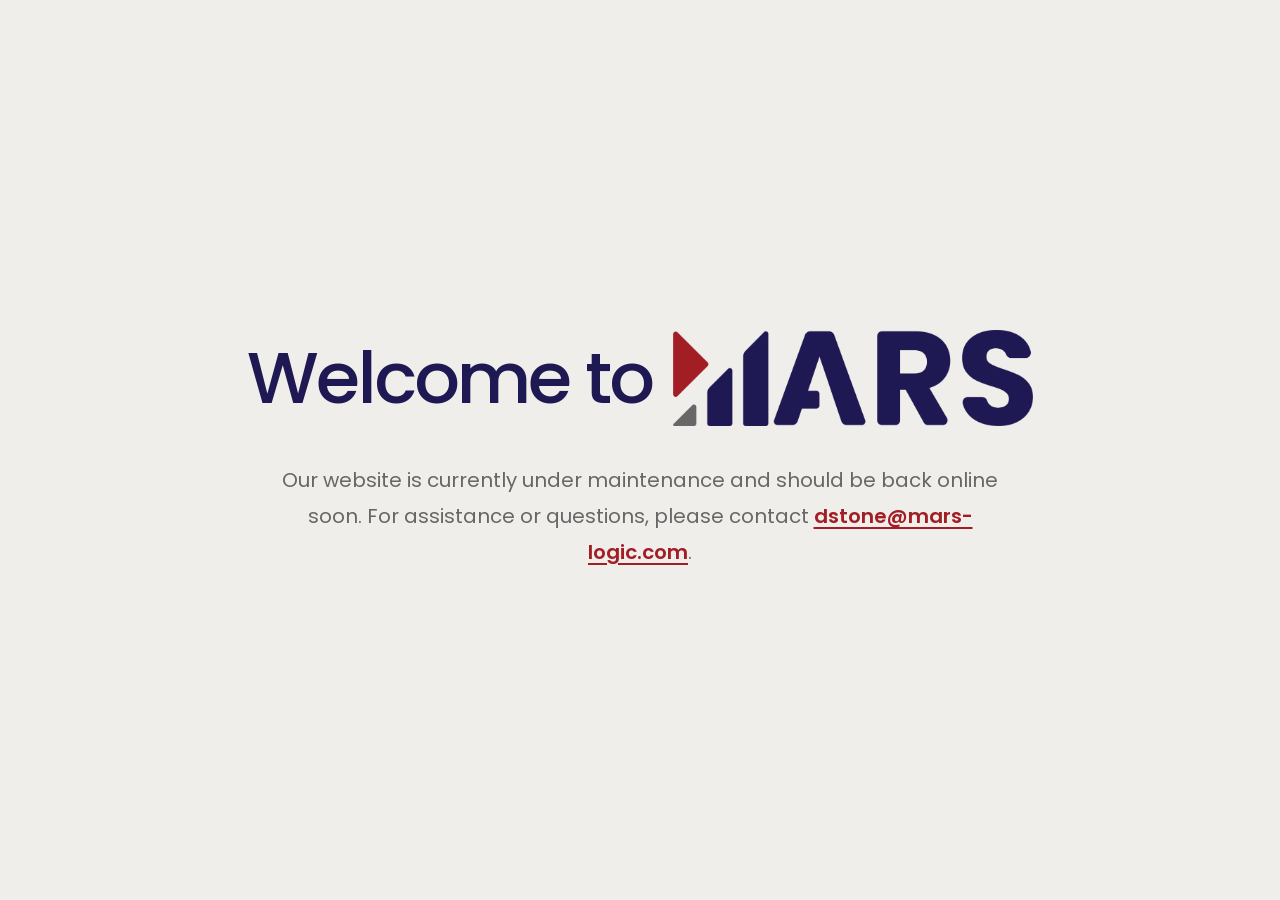
==== commit 98e46622: "Replace site with maintenance page" ====
--- a/index.html
+++ b/index.html
@@ -3,131 +3,30 @@
 <head>
   <meta charset="utf-8">
   <meta name="viewport" content="width=device-width, initial-scale=1">
-  <title>MARS | Website Maintenance</title>
-  <meta
-    name="description"
-    content="The MARS website is currently undergoing maintenance."
-  >
+  <meta name="description" content="The MARS website is currently under maintenance.">
+  <meta name="theme-color" content="#f0eeea">
+  <title>Welcome to MARS</title>
 
   <link rel="preconnect" href="https://fonts.googleapis.com">
   <link rel="preconnect" href="https://fonts.gstatic.com" crossorigin>
-  <link
-    href="https://fonts.googleapis.com/css2?family=Poppins:wght@400;500;600&display=swap"
-    rel="stylesheet"
-  >
+  <link href="https://fonts.googleapis.com/css2?family=Poppins:wght@400;500;600&display=swap" rel="stylesheet">
+  <link rel="icon" type="image/png" href="images/favicon.png">
+  <link rel="stylesheet" href="styles.css">
+</head>
+<body>
+  <main class="maintenance" aria-labelledby="page-title">
+    <div class="content">
+      <h1 id="page-title" class="title">
+        <span>Welcome to</span>
+        <img class="logo" src="images/mars-logo.png" alt="MARS">
+      </h1>
 
-  <style>
-    :root {
-      --martian-red: #a21e24;
-      --deep-space: #1e1853;
-      --stellar-grey: #676767;
-      --star-dust: #f0eeea;
-      --white: #ffffff;
-    }
-
-    * {
-      box-sizing: border-box;
-    }
-
-    html,
-    body {
-      min-height: 100%;
-      margin: 0;
-    }
-
-    body {
-      display: grid;
-      place-items: center;
-      padding: 32px;
-      background: var(--star-dust);
-      color: var(--deep-space);
-      font-family: "Poppins", Arial, sans-serif;
-    }
-
-    main {
-      width: min(100%, 960px);
-      text-align: center;
-    }
-
-    h1 {
-      display: flex;
-      flex-wrap: wrap;
-      align-items: center;
-      justify-content: center;
-      gap: 0.3em;
-      margin: 0 0 32px;
-      font-size: clamp(2.5rem, 7vw, 5.75rem);
-      font-weight: 500;
-      line-height: 1.08;
-      letter-spacing: -0.045em;
-    }
-
-    .logo {
-      display: block;
-      width: auto;
-      height: clamp(2.8rem, 7vw, 5.6rem);
-      object-fit: contain;
-    }
-
-    p {
-      max-width: 760px;
-      margin: 0 auto;
-      color: var(--stellar-grey);
-      font-size: clamp(1rem, 2vw, 1.25rem);
-      line-height: 1.8;
-    }
-
-    a {
-      color: var(--martian-red);
-      font-weight: 600;
-      text-decoration-thickness: 2px;
-      text-underline-offset: 4px;
-    }
-
-    a:hover,
-    a:focus-visible {
-      color: var(--deep-space);
-    }
-
-    a:focus-visible {
-      outline: 3px solid var(--martian-red);
-      outline-offset: 5px;
-      border-radius: 2px;
-    }
-
-    @media (max-width: 540px) {
-      body {
-        padding: 24px;
-      }
-
-      h1 {
-        gap: 0.18em;
-        margin-bottom: 24px;
-      }
-
-      .logo {
-        max-width: 70vw;
-      }
-    }
-  </style>
-</head>
-
-<body>
-  <main>
-    <h1>
-      <span>Welcome to</span>
-      <img
-        class="logo"
-        src="images/mars-wordmark-color.png"
-        alt="MARS"
-      >
-    </h1>
-
-    <p>
-      Our website is currently under maintenance and should be back online
-      soon. For assistance or questions, please contact
-      <a href="mailto:dstone@mars-logic.com">dstone@mars-logic.com</a>.
-    </p>
+      <p class="message">
+        Our website is currently under maintenance and should be back online soon.
+        For assistance or questions, please contact
+        <a href="mailto:dstone@mars-logic.com">dstone@mars-logic.com</a>.
+      </p>
+    </div>
   </main>
 </body>
 </html>
--- a/styles.css
+++ b/styles.css
@@ -0,0 +1,104 @@
+:root {
+  --martian-red: #a21e24;
+  --deep-space: #1e1853;
+  --stellar-grey: #676767;
+  --star-dust: #f0eeea;
+  --white: #ffffff;
+}
+
+* {
+  box-sizing: border-box;
+}
+
+html {
+  min-height: 100%;
+  background: var(--star-dust);
+}
+
+body {
+  min-height: 100vh;
+  margin: 0;
+  color: var(--deep-space);
+  background: var(--star-dust);
+  font-family: "Poppins", Arial, sans-serif;
+  -webkit-font-smoothing: antialiased;
+  text-rendering: optimizeLegibility;
+}
+
+.maintenance {
+  min-height: 100vh;
+  display: grid;
+  place-items: center;
+  padding: 48px 24px;
+}
+
+.content {
+  width: min(880px, 100%);
+  text-align: center;
+}
+
+.title {
+  margin: 0;
+  display: flex;
+  align-items: center;
+  justify-content: center;
+  flex-wrap: wrap;
+  gap: 0.28em;
+  font-size: clamp(2.25rem, 5.6vw, 5rem);
+  font-weight: 500;
+  line-height: 1.1;
+  letter-spacing: -0.04em;
+}
+
+.logo {
+  display: block;
+  width: clamp(190px, 31vw, 360px);
+  height: auto;
+}
+
+.message {
+  max-width: 760px;
+  margin: 36px auto 0;
+  color: var(--stellar-grey);
+  font-size: clamp(1rem, 1.8vw, 1.25rem);
+  font-weight: 400;
+  line-height: 1.8;
+}
+
+.message a {
+  color: var(--martian-red);
+  font-weight: 600;
+  text-decoration-thickness: 1.5px;
+  text-underline-offset: 0.2em;
+}
+
+.message a:hover,
+.message a:focus-visible {
+  color: var(--deep-space);
+}
+
+.message a:focus-visible {
+  outline: 3px solid var(--martian-red);
+  outline-offset: 4px;
+  border-radius: 2px;
+}
+
+@media (max-width: 560px) {
+  .maintenance {
+    padding: 36px 20px;
+  }
+
+  .title {
+    flex-direction: column;
+    gap: 14px;
+  }
+
+  .logo {
+    width: min(280px, 78vw);
+  }
+
+  .message {
+    margin-top: 28px;
+    line-height: 1.7;
+  }
+}
